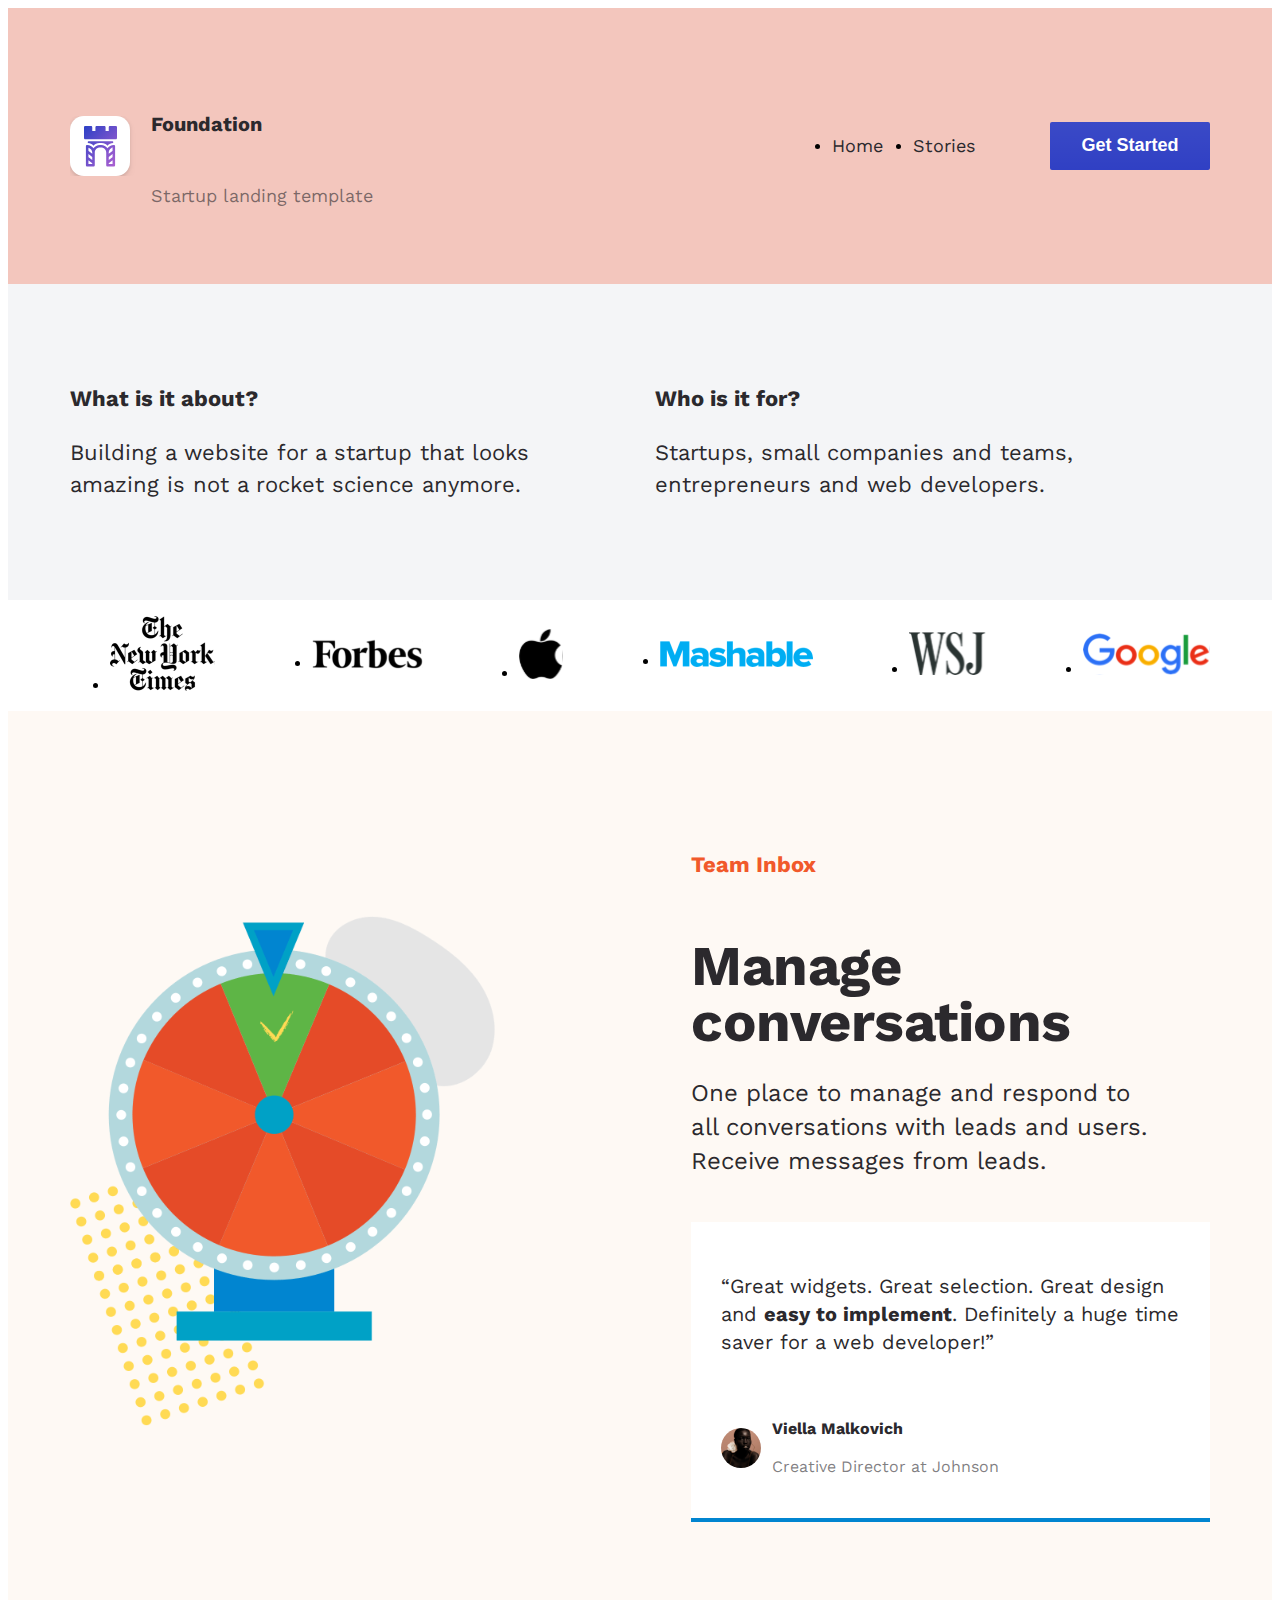
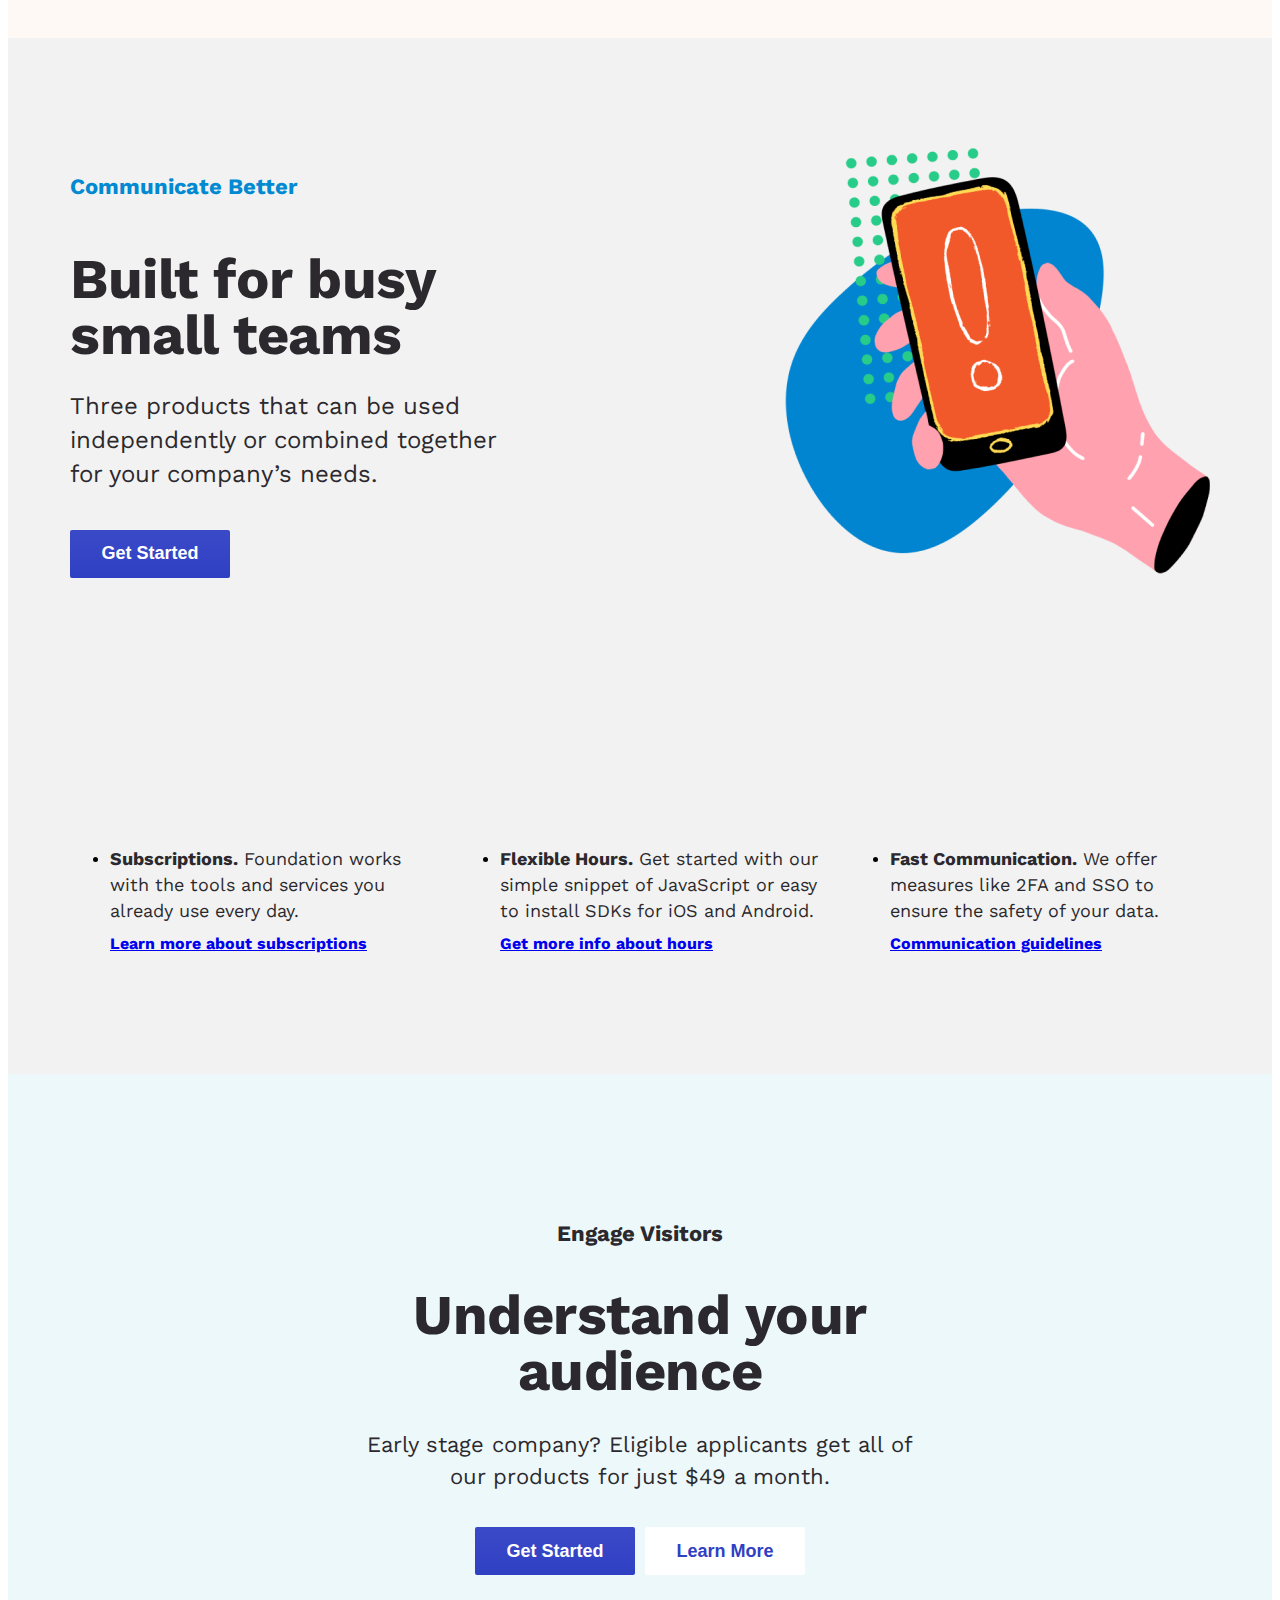
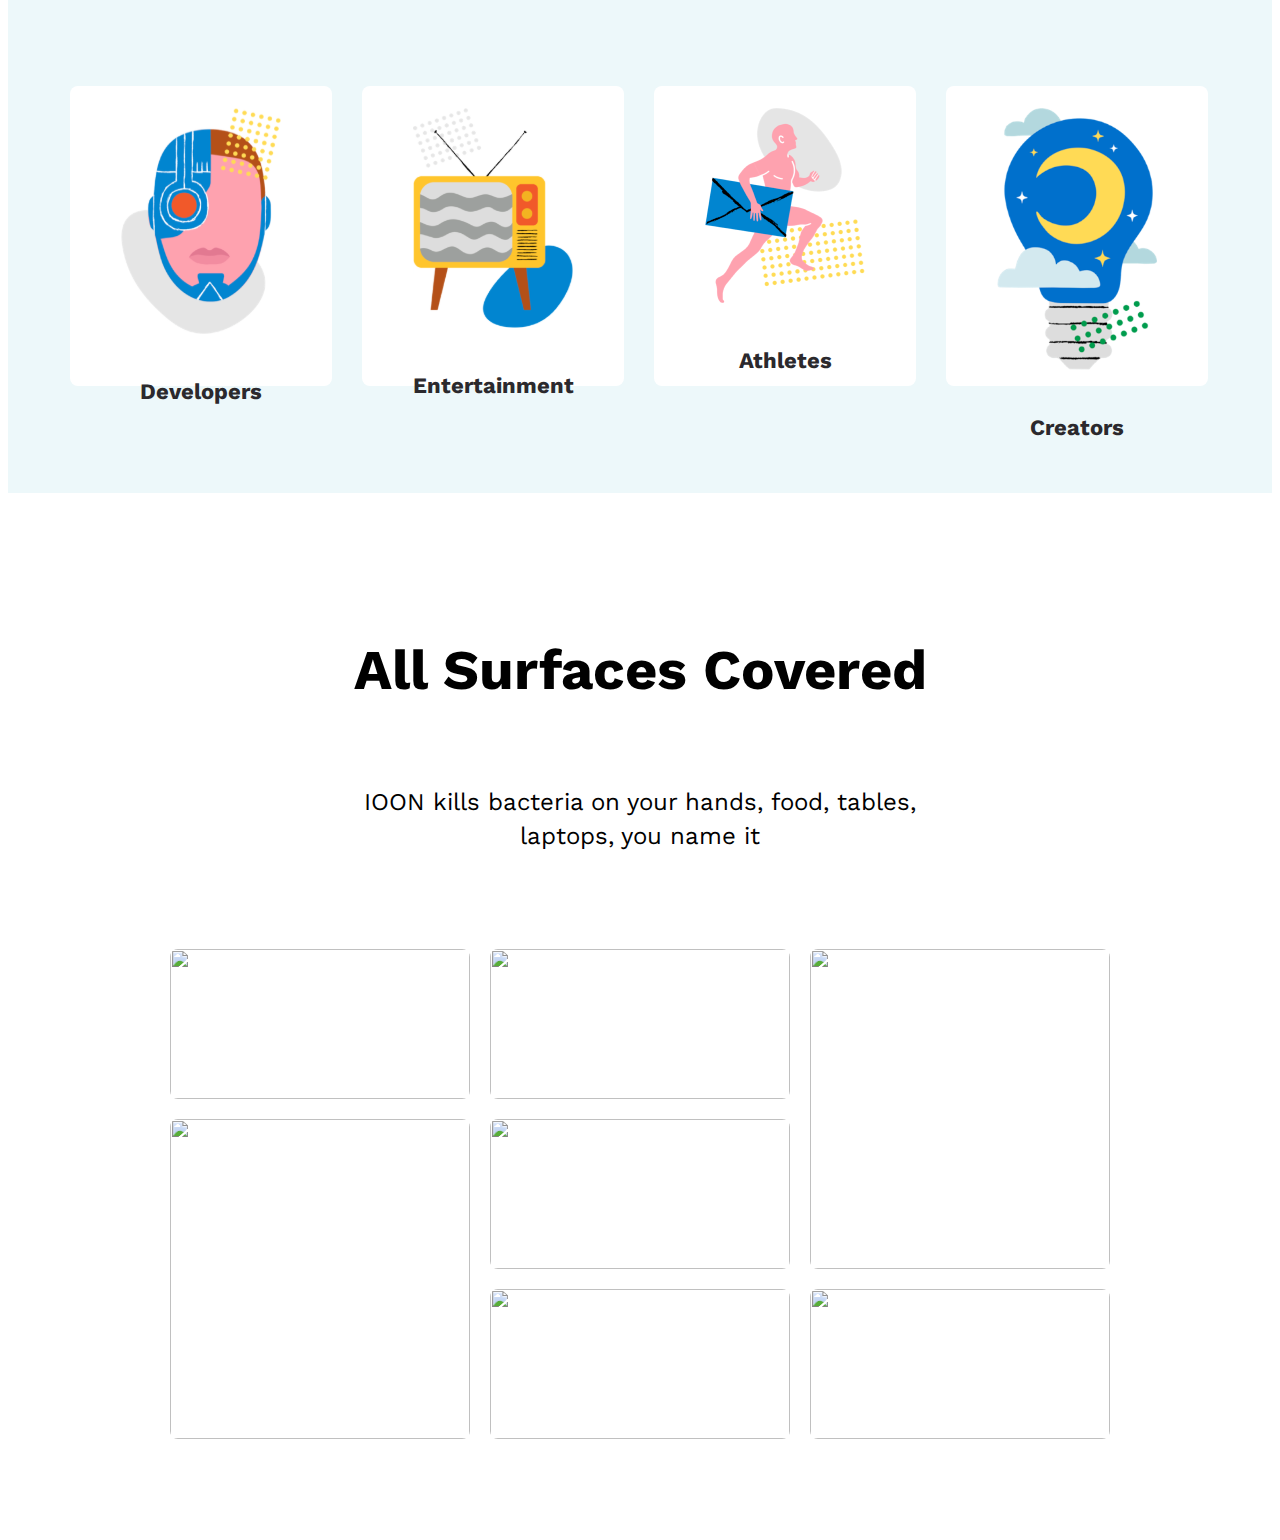
==== index.html @ 8af8aaf7 "Add files via upload" ====
<!DOCTYPE html>
<html lang="en">
<head>
    <meta charset="UTF-8">
    <meta http-equiv="X-UA-Compatible" content="IE=edge">
    <meta name="viewport" content="width=device-width, initial-scale=1.0">
    <link rel="preconnect" href="https://fonts.googleapis.com"> 
    <link rel="preconnect" href="https://fonts.gstatic.com" crossorigin> 
    <link href="https://fonts.googleapis.com/css2?family=Work+Sans:wght@300;400;700;900&display=swap" rel="stylesheet">
    <link rel="stylesheet" href="https://cdnjs.cloudflare.com/ajax/libs/meyer-reset/2.0/reset.min.css" integrity="sha512-NmLkDIU1C/C88wi324HBc+S2kLhi08PN5GDeUVVVC/BVt/9Izdsc9SVeVfA1UZbY3sHUlDSyRXhCzHfr6hmPPw==" crossorigin="anonymous" referrerpolicy="no-referrer" />
    <link rel="stylesheet" href="./style/style.css">
    <title>Document</title>
</head>
<body>
    <header class="header">
        <div class="container flex">
            <div class="logo flex">
                <img src="./png/header/Icon.svg" alt="logo">
                <div>
                    <h6 class="logo_title">
                        Foundation
                    </h6>
                    <p class="logo_text">
                        Startup landing template

                    </p>
                </div>
            </div>
            <nav class="header_nav flex">
                <ul class="header_ul flex">
                    <li class="header_li">
                        <a class="header_link header_link1" href="#">Home</a>
                    </li>
                    <li class="header_li">
                        <a class="header_link header_link2" href="#">Stories</a>
                    </li>
                </ul>
                <button class="button">
                    Get Started
                </button>
            </nav>
        </div> 
    </header>
    <section class="intro">
            <div class="flex container">
                <div class="intro-1">
                    <h3>What is it about?</h3>
                    <p>Building a website for a startup that looks amazing is not a rocket science anymore.</p>
                </div>
                <div class="intro-2">
                    <h3>Who is it for?</h3>
                    <p>Startups, small companies and teams, entrepreneurs and web developers.</p>
                </div>
            </div> 
    </section>
    <section class="container">
            <ul class="flex">
                <li><a href="#"><img src="./png/logotypes/the nyt.svg" alt="the nyt"></a></li>
                <li><a href="#"><img src="./png/logotypes/forbes.svg" alt="forbes"></a></li>
                <li><a href="#"><img src="./png/logotypes/apple.svg" alt="apple"></a></li>
                <li><a href="#"><img src="./png/logotypes/mashable.svg" alt="mashable"></a></li>
                <li><a href="#"><img src="./png/logotypes/wsj.svg" alt="wsj"></a></li>
                <li><a href="https://www.google.com"><img src="./png/logotypes/google.svg" alt="google"></a></li>
            </ul>
    </section>
    <section class="inbox">
        <div class="container flex">
            <div class="container-image">
                <img class="container-image_img" src="./png/inbox/ouch_roll.svg" alt="Ouch roll">
            </div>
            <div class="info">
                <p class="info_pretitle info_pretitle-orange">
                    Team Inbox 
                </p>
                <h3 class="info_title">
                    Manage conversations
                </h3>
                <p class="info_text">
                    One place to manage and respond to all conversations with leads and users. Receive messages from leads.
                </p>
                <div class="inbox_response">
                    <p class="inbox_text">
                        “Great widgets. Great selection. Great design and <span class="inbox_text-bold">easy to implement</span>. Definitely a huge time saver for a web developer!”
                    </p>
                    <div class="flex flex_start">
                        <img class="inbox_img" src="./png/inbox/Profile Image.svg" alt="person">
                        <div>
                            <p class="inbox_name">
                                Viella Malkovich
                            </p>
                            <p class="inbox_position">
                                Creative Director at Johnson
                            </p>
                        </div>
                    </div>
                </div>
            </div>
        </div>
    </section>
    <section class="communicate">
        <div>
        <div class="container communicate1">
            <div class="flex communicate-padding communicate-flex">
                <div class="communicate-text align">
                    <p class="info_pretitle-blue info_pretitle">
                        Communicate Better
                    </p>
                    <h2 class="info_title">
                        Built for busy small teams
                    </h2>
                    <p class="info_text info_text-margin">
                        Three products that can be used independently or combined together for your company’s needs.
                    </p>
                    <button class="button button-margin">
                        Get Started
                    </button>
                </div>
                <div class="communicate-img">
                    <img src="./png/communicate/ouch.png" alt="ouch">
                </div>
            </div>
            <div class="communicate_info-flex">
                <div class="communicate_info-container">
                    <ul class="communicate_info-flex">
                        <li class="communicate_info-list">
                            <p class="communicate_info-p"><span>Subscriptions.</span> Foundation works with the tools and services you already use every day.
                            </p>
                            <a class="communicate_info-a" href="#">Learn more about subscriptions</a>
                        </li>
                    </ul>
                </div>
                <div class="communicate_info-container">
                    <ul class="communicate_info-flex">
                        <li class="communicate_info-list">
                            <p class="communicate_info-p"><span>Flexible Hours.</span> Get started with our simple snippet of JavaScript or easy to install SDKs for iOS and Android.
                            </p>
                            <a class="communicate_info-a" href="#">Get more info about hours</a>
                        </li>
                    </ul>
                </div>
                <div class="communicate_info-container">
                    <ul class="communicate_info-flex">
                        <li class="communicate_info-list">
                            <p class="communicate_info-p"><span>Fast Communication.</span> We offer measures like 2FA and SSO to ensure the safety of your data.
                            </p>
                            <a class="communicate_info-a" href="#">Communication guidelines</a>
                        </li>
                    </ul>
                </div>
            </div>
            
        </div>
    
    </section>
    <section class="engage">
        <div class="container engage1">
            <div class="intro-3">
                <h5>
                    Engage Visitors
                </h5>
                <h3 class="engage_h3">
                    Understand your audience
                </h3>
                <p class="engage_p">
                    Early stage company? Eligible applicants get all of our products for just $49 a month.
                </p>
            </div>
            <div class="flex1 engage_b">
                <button class="button">
                    Get Started
                </button>
                <button class="button-white">
                    Learn More
                </button>
            </div>
            <div class="flex3">
                <div class="engage_img-1"><img class="engage_img" src="./png/engage/item 1.svg" alt="Developers"><a href="#"><p>Developers</p></a></div>
                <div class="engage_img-2"><img class="engage_img" src="./png/engage/item 2.svg" alt="Entertainment"><a href="#"><p>Entertainment</p></a></div>
                <div class="engage_img-3"><img class="engage_img" src="./png/engage/item 3.svg" alt="Athletes"><a href="#"><p>Athletes</p></a></div>
                <div class="engage_img-4"><img class="engage_img" src="./png/engage/item 4.svg" alt="Creators"><a href="#"><p>Creators</p></a></div>
            </div>
        </div>
    </section>
    <section class="grid1">
        <div class="grid_text container">
            <h3>
                All Surfaces Covered
            </h3>
            <p>
                IOON kills bacteria on your hands, food, tables, laptops, you name it
            </p>
        </div>
        <div class="grid container"> 
            <div class="grid_item grid_item-1"><img src="./png/grid/1.png" alt=""></div>
            <div class="grid_item grid_item-2"><img src="./png/grid/2.png" alt=""></div>
            <div class="grid_item grid_item-3"><img src="./png/grid/3.png" alt=""></div>
            <div class="grid_item grid_item-4"><img src="./png/grid/4.png" alt=""></div>
            <div class="grid_item grid_item-5"><img src="./png/grid/5.png" alt=""></div>
            <div class="grid_item grid_item-6"><img src="./png/grid/6.png" alt=""></div>
            <div class="grid_item grid_item-7"><img src="./png/grid/7.png" alt=""></div>
        </div>
    </section>
</body>
</html>
---- style/style.css ----
body{
    font-family: 'Work Sans', sans-serif;
}

.header{
    /* position: relative; */
    background-color: #F3C6BD;
    padding: 57px 0 58px;
}

.container{
    max-width: 1140px;
    margin: 0 auto;
}

.flex{
    display: flex;
    justify-content: space-between;
    align-items: center;
}

.flex1{
    display: flex;
    justify-content: center;
    align-items: center;
}

.flex_start{
    justify-content: start;
}

.flex1 .button{
    margin-right: 10px;
}

.logo img{
    margin-right: 15px;
}

.logo_title{
    font-weight: 700;
    font-size: 20px;
    line-height: 25px;
    color: #2B292D;
}

.logo_text{
    font-size: 18px;
    line-height: 25px;
    color: rgba(43, 41, 45, 0.6);
}

.header_link{
    font-size: 18px;
    line-height: 25px;
    color: #2B292D;
    text-decoration: none;
    position: relative;
}

.header_ul{
    margin-right: 75px;
}

.header_li:not(:last-of-type){
    margin-right: 30px;
}

.header_link:hover{ 
    font-weight: bold;
    /* text-decoration: underline; */
}

.button{
    width: 160px;
    height: 48px;
    border: none;
    background: linear-gradient(180deg, rgba(255, 255, 255, 0.05) 0%, rgba(255, 255, 255, 1e-05) 100%), #3040C4;
    border-radius: 2px;
    font-weight: bold;
    font-size: 18px;
    line-height: 13px;
    color: #FFFFFF;

}

.button:hover{
    cursor: pointer;
    transition: 500ms;
    background: linear-gradient(180deg, rgba(255, 255, 255, 0.05) 0%, rgba(255, 255, 255, 1e-05) 100%), #293ce4;
  
}

.header_link1:hover::before{
    content: '1';
    font-size: 25px;
    color: #3040C4;
    position: absolute;
    top: 20px;
    left: 20px;
}

.header_link2:hover::after{
    content: '2';
    font-size: 25px;
    color: #3040C4;
    position: absolute;
    top: 20px;
    left: 20px;
    /* width: 50px;
    height: 50px;
    border-radius: 50%; */
}

.intro{
    background-color: #F4F5F7;
    padding: 77px 0;
}

.intro-1, .intro-2, .intro-3{
    max-width: 555px;
}

.intro-3 , .grid_text p{
    max-width: 555px;
    margin: 0 auto;
}

.intro-1 h3, .intro-2 h3, .intro-3 h5{
    font-weight: 700;
    font-size: 22px;
    line-height: 32px;
    color: #2B292D;
}

.intro-3 h5, .intro-3 p{
    text-align: center;
}

.intro-1 p, .intro-2 p, .intro-3 p{
    font-size: 22px;
    line-height: 32px;
    color: #2B292D;
}

.intro-3 h3{
    font-size: 56px;
    line-height: 56px;
    text-align: center;
    letter-spacing: -0.5px;
    color: #2B292D;
    font-weight: bold;
}

.engage{
    background-color: #edf8fa;
}

.engage1{
    padding: 108px 0 107px;
}

.engage_h3{
    margin: 24px 0 30px;
}

.engage_b{
margin: 34px 0 111px;
}

.flex3{
display: flex;
flex-direction: row;
}

.flex3 p{
    font-size: 22px;
    line-height: 28px;
    text-align: center; 
    color: #2B292D;
    padding: 22px 25px 33px;
    font-weight: bold;
}

.flex3 img{
    padding: 22px 51px 0;
}

.flex3 a{
    text-decoration: none;
}

.flex3 div{   
    display: flex;
    flex-direction: column;
    text-align: center;
    background-color: #fff;
    max-width: 262px;
    max-height: 300px;
    width: 100%;
    height: 100%;
    border-radius: 8px;
}

.flex3 div:hover{
    background-color: #3141C5;
    transition: 500ms;
}

.flex3 p:hover{
    color: white;
    transition: 500ms;
}

.flex3 div:not(:last-child){
    margin-right: 30px;
}

.button{
    width: 160px;
    height: 48px;
    border: none;
    background: linear-gradient(180deg, rgba(255, 255, 255, 0.05) 0%, rgba(255, 255, 255, 1e-05) 100%), #3040C4;
    border-radius: 2px;
    font-weight: bold;
    font-size: 18px;
    line-height: 13px;
    color: #FFFFFF;

}

.button-white{
    width: 160px;
    height: 48px;
    border: none;
    background: #FFFFFF;
    border-radius: 2px;
    font-weight: bold;
    font-size: 18px;
    line-height: 13px;
    color: #3040C4;
}

.button:hover{
    cursor: pointer;
    transition: 500ms;
    background: linear-gradient(180deg, rgba(255, 255, 255, 0.05) 0%, rgba(255, 255, 255, 1e-05) 100%), #293ce4;
  
}  

.grid{
    display: grid;
    gap: 20px;
    grid-template-columns: repeat(3, 300px);
    grid-template-rows: repeat(3, 150px);
    justify-content: center;
    padding-bottom: 93px;
}

.grid_item:nth-child(3), .grid_item:nth-child(4){
    grid-row: span 2;
}

.grid_item img{
    width: 100%;
    height: 100%;
    object-fit: cover;
    border-radius: 8px;
}

.grid_text{ 
    text-align: center;
    padding: 88px 0 0;
}
.grid_text p{
    font-size: 24px;
    line-height: 34px;
}
.grid_text h3{
    font-weight: 700;
    font-size: 56px;
    line-height: 66px;
}

.grid_text p{
    padding: 26px 0 96px;
}

.inbox{
    background-color: rgba(252, 240, 227, 0.4);
    padding: 115px 0 116px;
    font-size: 24px;
}

.inbox_response{
    max-width: 519px;
    width: 100%;
    background-color: #fff;
    padding: 30px 30px 24px;
    box-sizing: border-box;
    border-bottom: 4px solid #0185D0;
}

.inbox_text{
    font-size: 20px;
    line-height: 28px;
    color: #2B292D;
    padding-bottom: 26px;
}

.inbox_text-bold{
    font-weight: 700;
}

.inbox_name{
    font-size: 16px;
    font-weight: 700;
    line-height: 22px;
    color: #2B292D;
}

.inbox_img{
    margin-right: 11px;
}

.inbox_position{
    font-size: 16px;
    line-height: 22px;
    color: rgba(43, 41, 45, 0.6);
}

.info_pretitle{
    font-size: 22px;
    line-height: 34px;
    font-weight: bold;
    margin-bottom: 26px;
}

.info_pretitle-orange{
   color: #F1592B; 
}

.info_pretitle-blue{
    color: rgba(1, 137, 209, 1);
    margin-bottom: 24px;
}

.info_title{
    font-size: 56px;
    line-height: 56px;
    letter-spacing: -0.5px;
    color: #2B292D;
    font-weight: bold;
    margin-bottom: 26px;
    max-width: 462px;
}

.info_title-margin{
    margin-bottom: 30px;

}
.info_text{
    max-width: 461px;
    font-size: 24px;
    line-height: 34px;
    color: #2B292D;
    margin-bottom: 44px;
}

.info_text-margin{
    margin-bottom: 39px;
}

.communicate{
    background-color: #F2F2F2;
}

.button-margin{
    margin-bottom: 129px;
}

.communicate1{
    padding: 110px 0 105px;
}

.communicate_info-flex{
    display: flex;
    justify-content: space-between;
}

.communicate-flex{
    align-items: start;
}

.communicate_info-container{
    max-width: 360px;
    margin-right: 30px;
}

.communicate_info-container:last-child{
    margin-right: 0;
}

.communicate_info-list span{
    font-weight: bold;
}

.communicate_info-p{
    font-size: 18px;
    line-height: 26px;
    color: #2B292D;
    margin-bottom: 10px;
}

.communicate_info-a{
    font-weight: bold;
}

.communicate_info-a:visited{
    color: 
    rgba(49, 66, 198, 1);
}

.communicate-padding{
    padding-bottom: 105px;
}
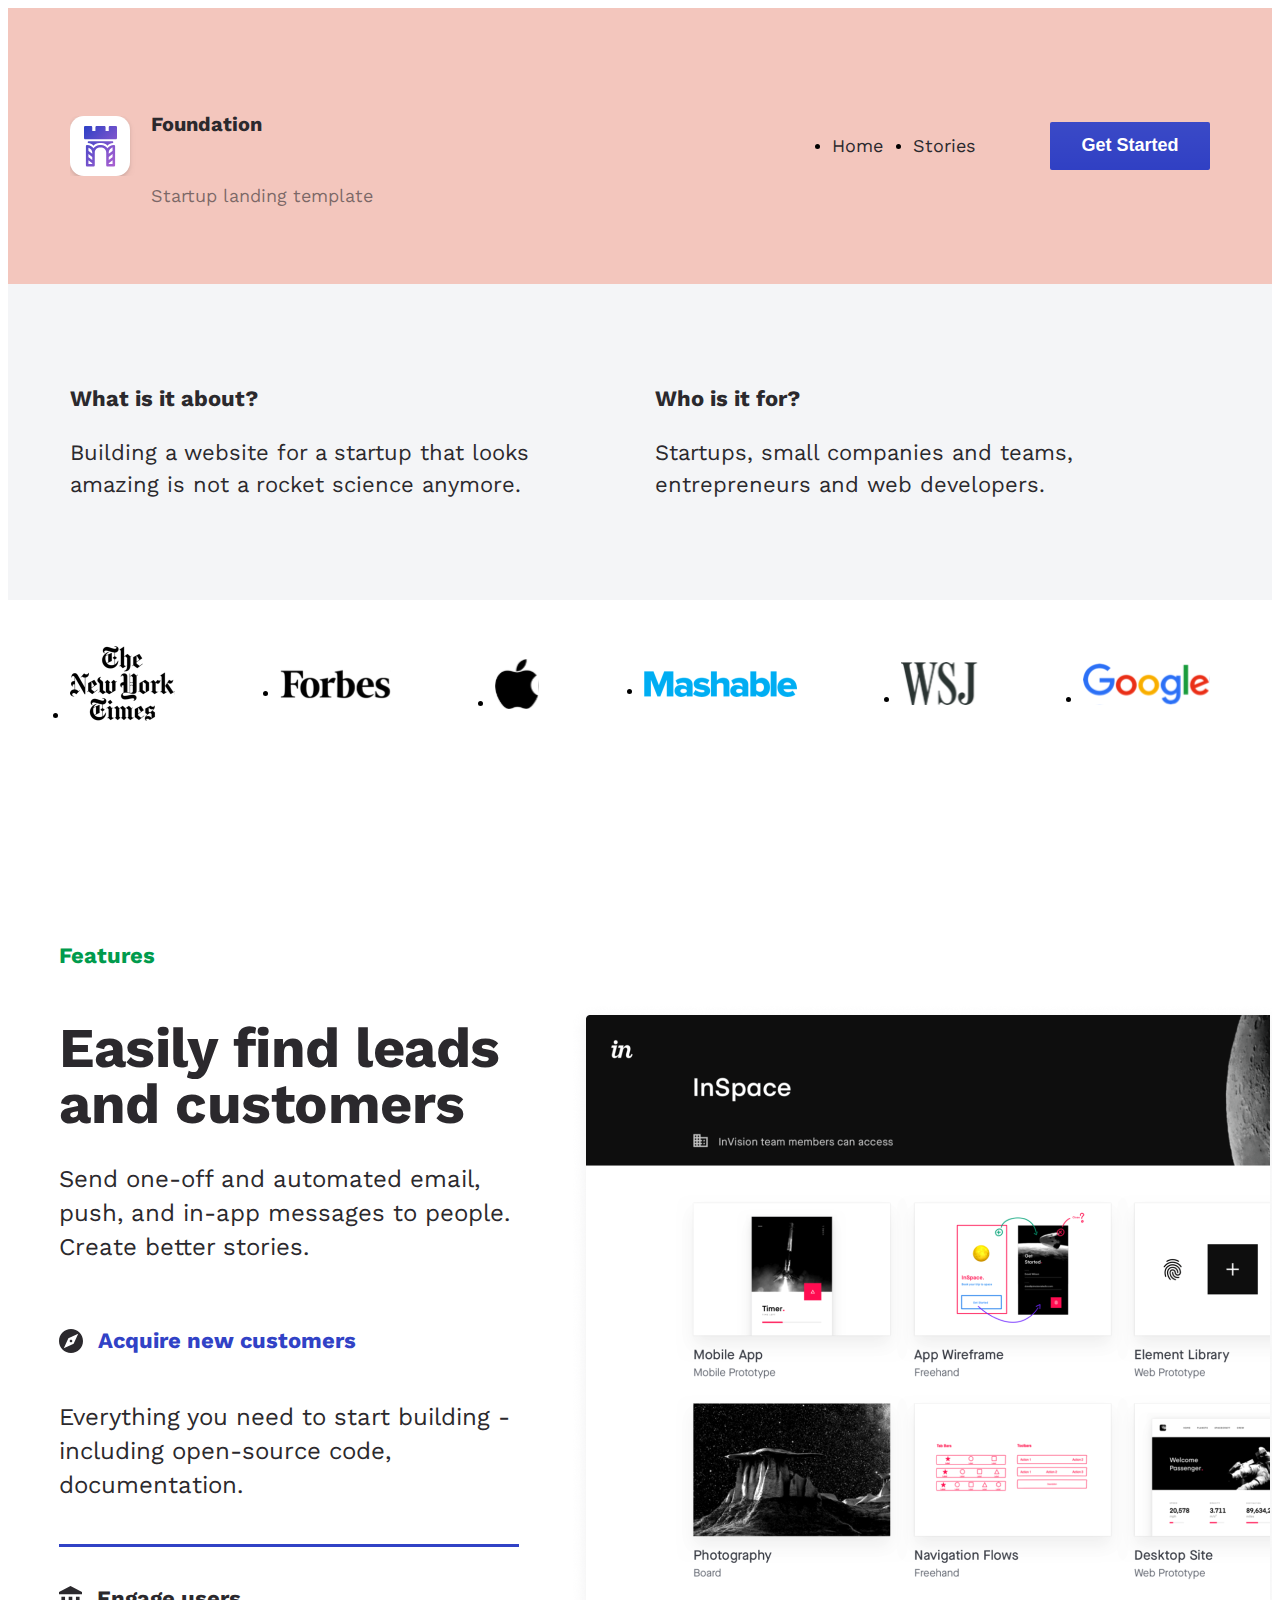
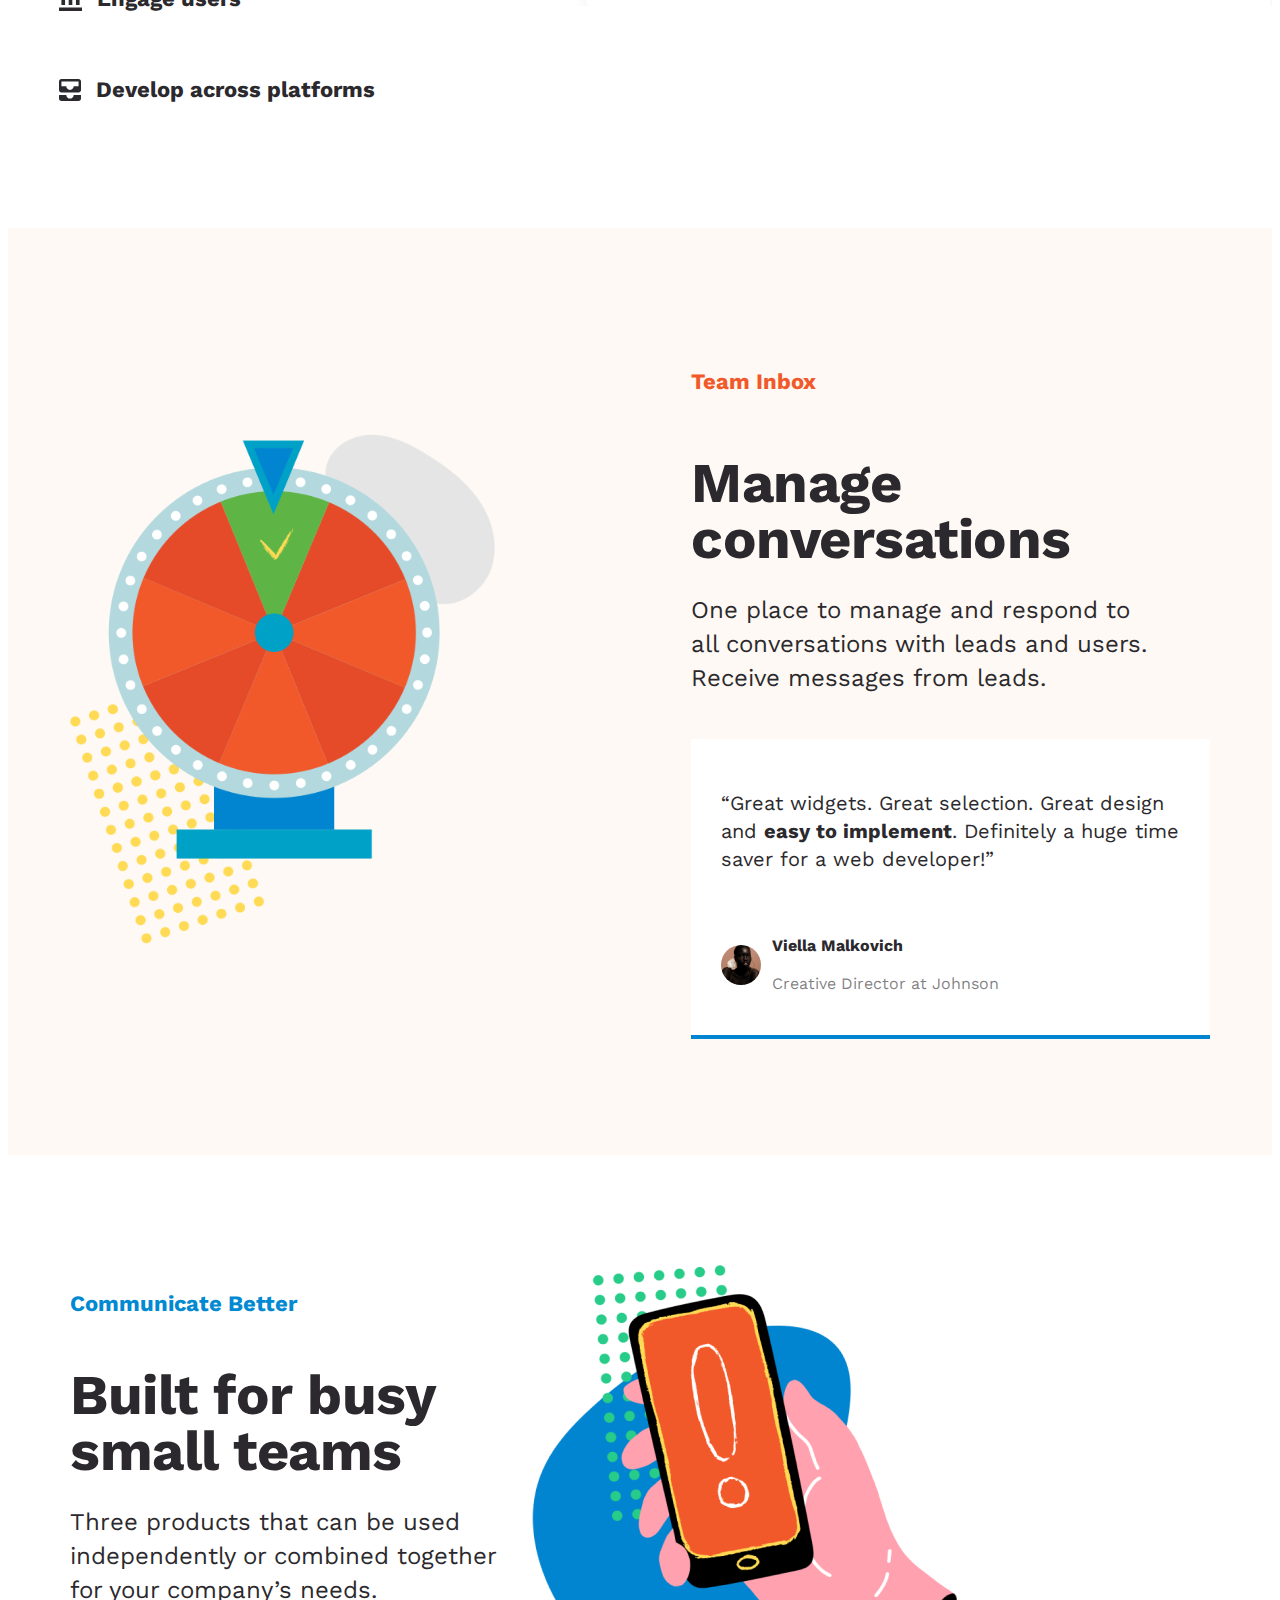
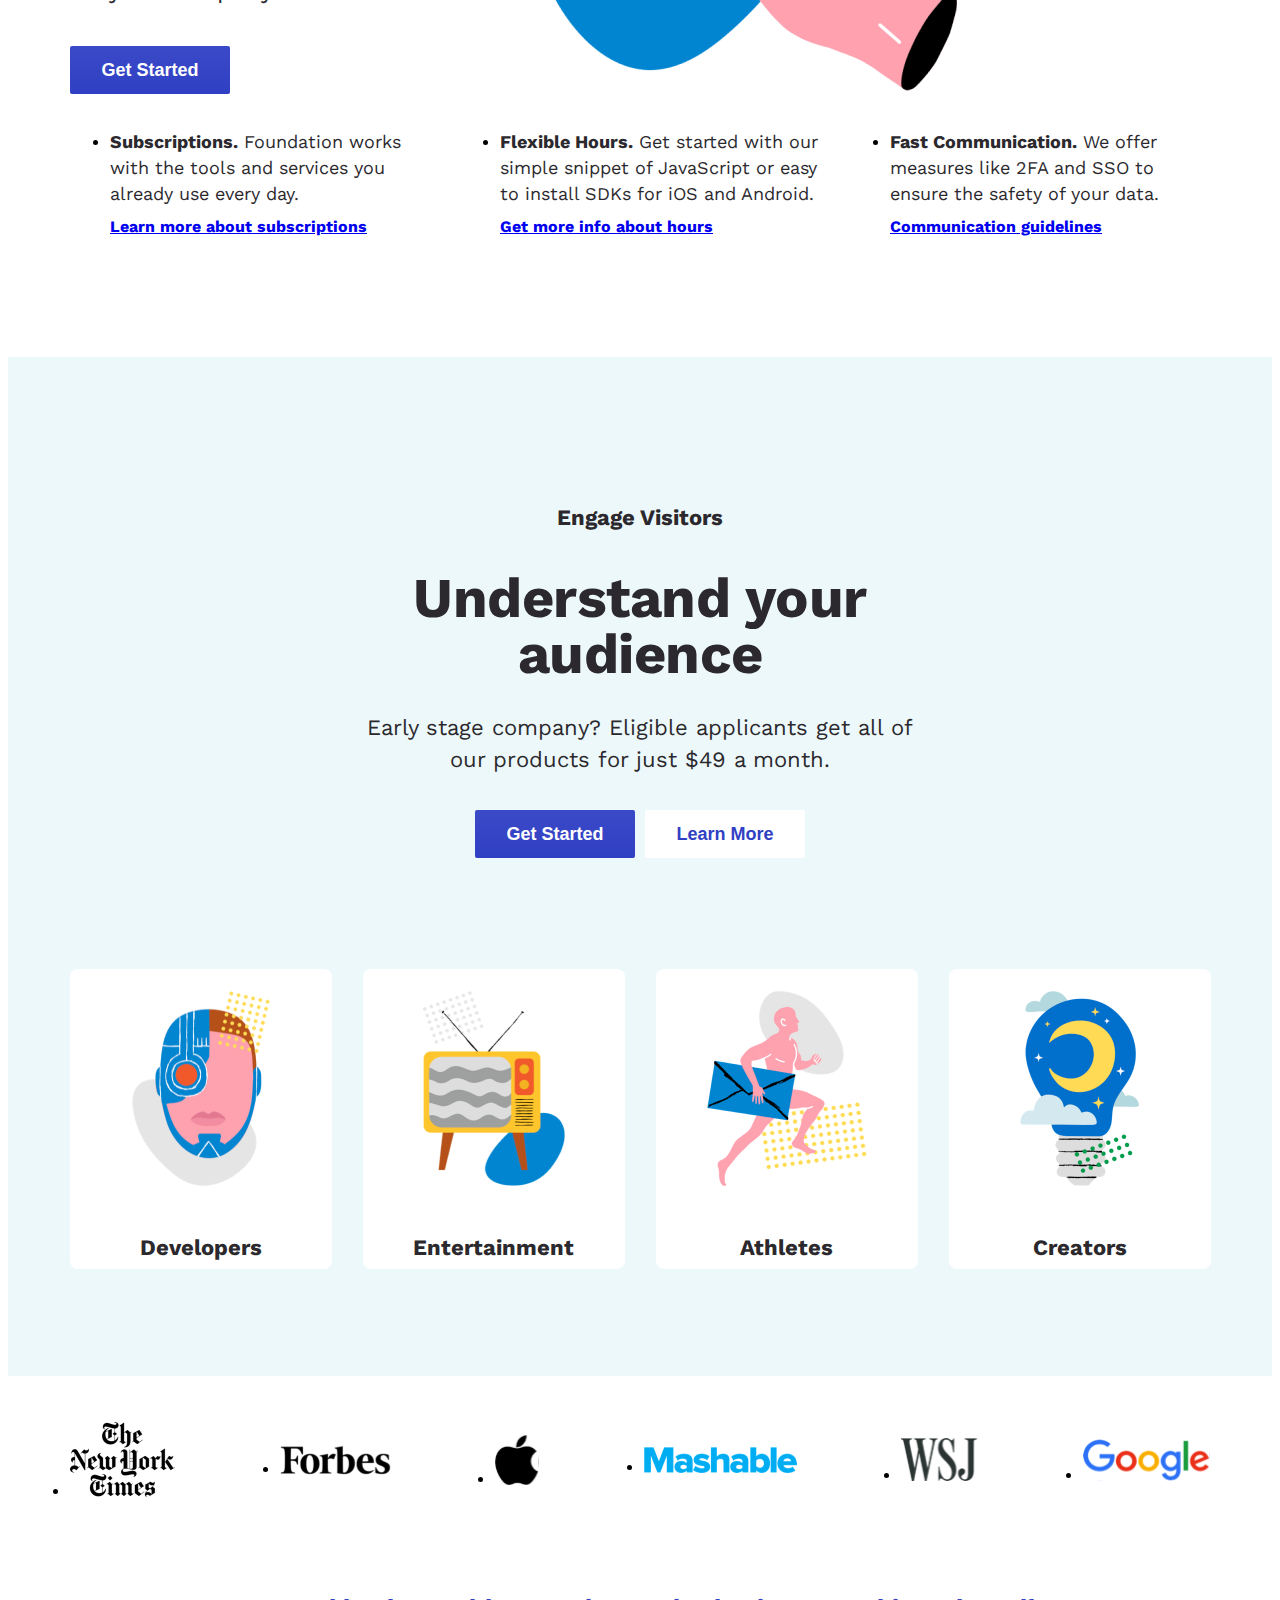
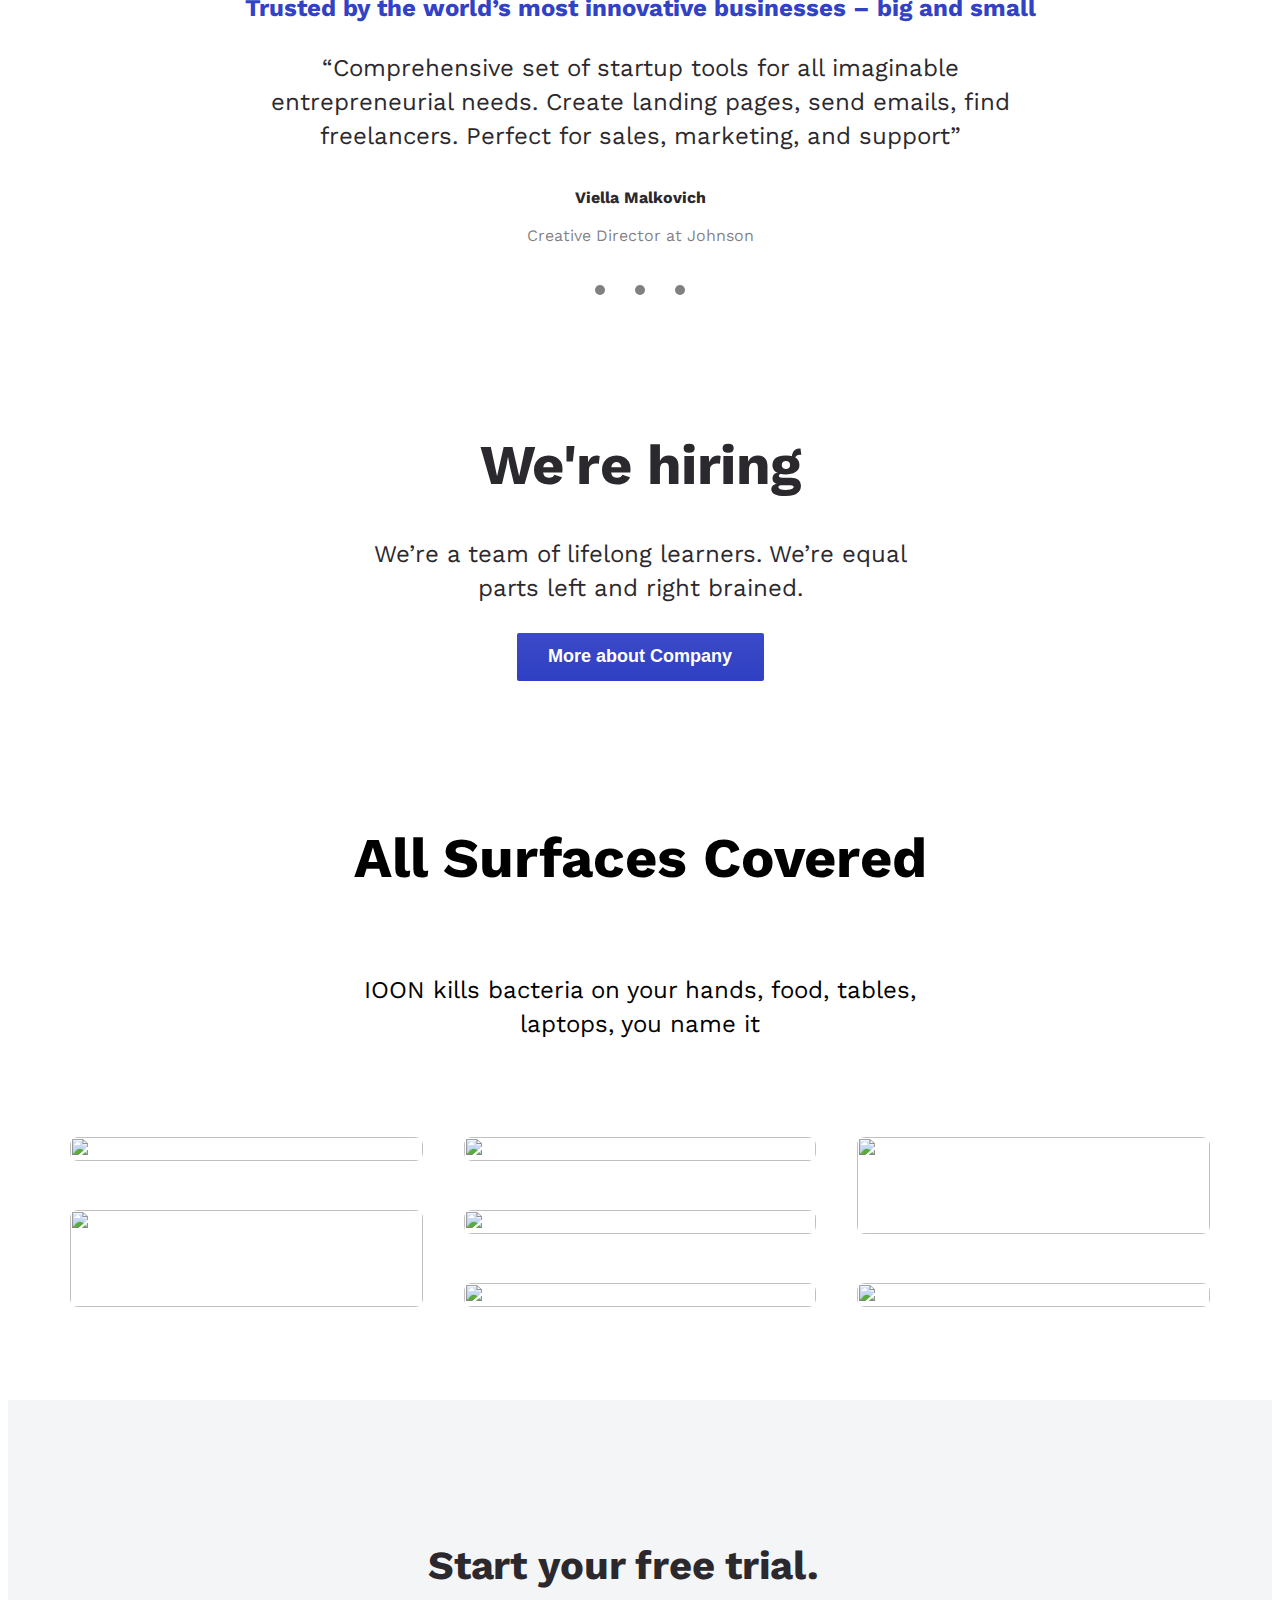
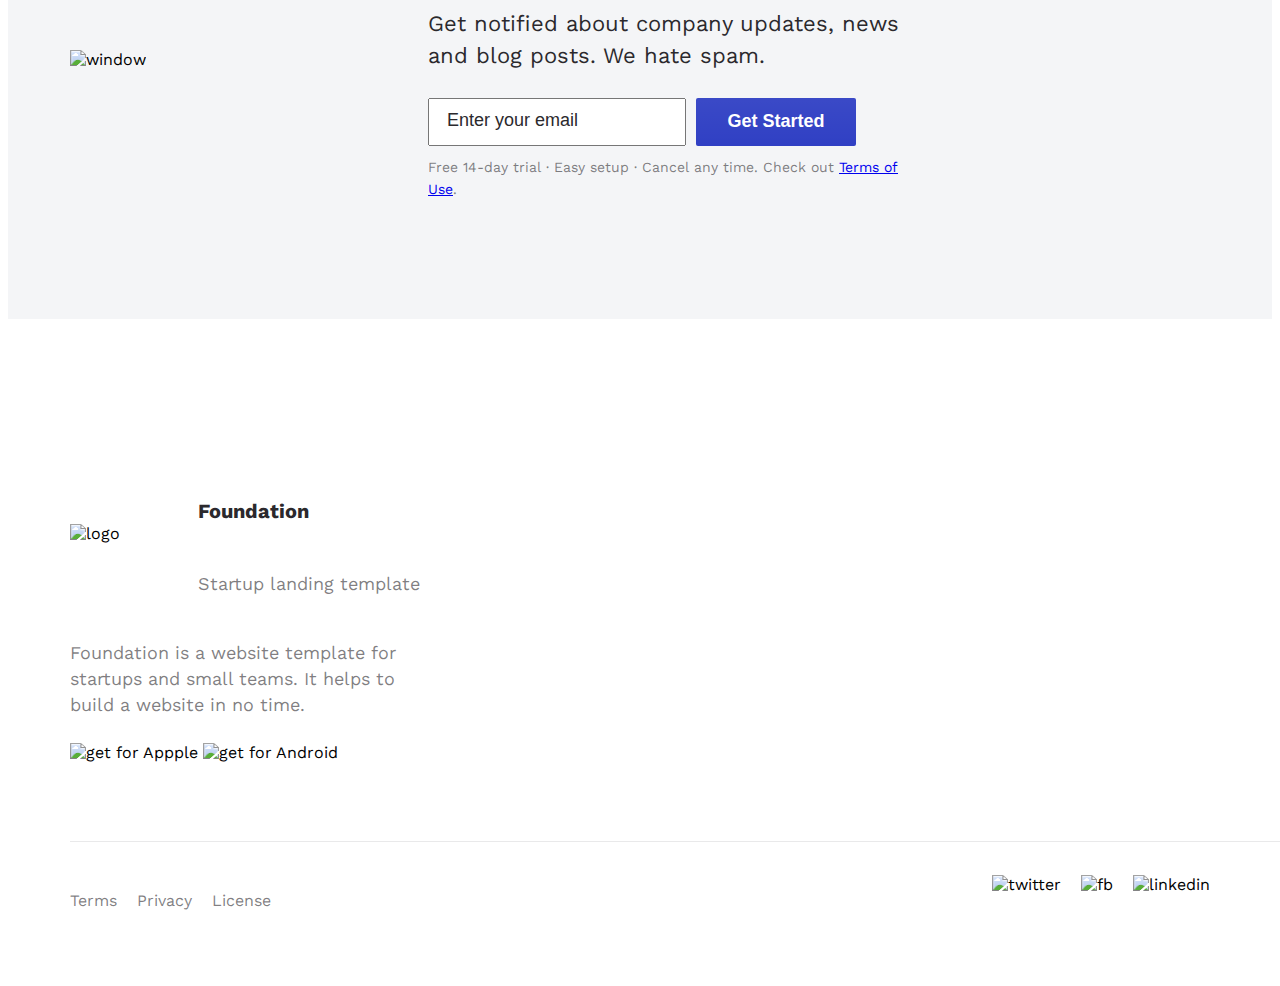
==== commit f9b2e2a9: "Add files via upload" ====
--- a/index.html
+++ b/index.html
@@ -54,17 +54,51 @@
             </div> 
     </section>
     <section class="container">
-            <ul class="flex">
-                <li><a href="#"><img src="./png/logotypes/the nyt.svg" alt="the nyt"></a></li>
-                <li><a href="#"><img src="./png/logotypes/forbes.svg" alt="forbes"></a></li>
-                <li><a href="#"><img src="./png/logotypes/apple.svg" alt="apple"></a></li>
-                <li><a href="#"><img src="./png/logotypes/mashable.svg" alt="mashable"></a></li>
-                <li><a href="#"><img src="./png/logotypes/wsj.svg" alt="wsj"></a></li>
-                <li><a href="https://www.google.com"><img src="./png/logotypes/google.svg" alt="google"></a></li>
+            <ul class="logo_grid flex">
+                <li class="logo_grid-item"><a href="#"><img src="./png/logotypes/the nyt.svg" alt="the nyt"></a></li>
+                <li class="logo_grid-item"><a href="#"><img src="./png/logotypes/forbes.svg" alt="forbes"></a></li>
+                <li class="logo_grid-item"><a href="#"><img src="./png/logotypes/apple.svg" alt="apple"></a></li>
+                <li class="logo_grid-item"><a href="#"><img src="./png/logotypes/mashable.svg" alt="mashable"></a></li>
+                <li class="logo_grid-item"><a href="#"><img src="./png/logotypes/wsj.svg" alt="wsj"></a></li>
+                <li class="logo_grid-item"><a href="https://www.google.com"><img src="./png/logotypes/google.svg" alt="google"></a></li>
             </ul>
     </section>
+    <section class="preview flex">
+        <div class="container preview_text">
+            <h6 class="preview_header_small">Features</h6>
+            <h2 class="preview_caption">Easily find leads and customers</h2>
+            <p class="p">
+                Send one-off and automated email, push, and in-app messages to people. Create better stories.
+            </p>
+            <div class="preview-flex_small preview-compass">
+                <img src="./png/logotypes/compass.svg" alt="Compass">
+                <h3 class="preview-heading_small">
+                    Acquire new customers
+                </h3> 
+            </div>
+            <p class="preview-text_small">
+                Everything you need to start building - including open-source code, documentation.
+            </p>
+            <div class="preview-br"></div>
+            <div class="preview-flex_small preview-house">
+                <img src="./png/logotypes/house.svg" alt="House">
+                <h3 class="preview-h3_small">
+                    Engage users
+                </h3>
+            </div>
+            <div class="preview-flex_small preview-shelf">
+                <img src="./png/logotypes/shelf.svg" alt="Shelf">
+                <h3 class="preview-h3_small">
+                    Develop across platforms
+                </h3>
+            </div>
+        </div>
+        <div>
+            <img src="./png/preview/Invision Screen.png" alt="Invision Screen">
+        </div>
+    </section>
     <section class="inbox">
-        <div class="container flex">
+        <div class="container flex flex_inbox-column">
             <div class="container-image">
                 <img class="container-image_img" src="./png/inbox/ouch_roll.svg" alt="Ouch roll">
             </div>
@@ -98,9 +132,8 @@
         </div>
     </section>
     <section class="communicate">
-        <div>
         <div class="container communicate1">
-            <div class="flex communicate-padding communicate-flex">
+            <div class="communicate-flex">
                 <div class="communicate-text align">
                     <p class="info_pretitle-blue info_pretitle">
                         Communicate Better
@@ -111,7 +144,7 @@
                     <p class="info_text info_text-margin">
                         Three products that can be used independently or combined together for your company’s needs.
                     </p>
-                    <button class="button button-margin">
+                    <button class="button">
                         Get Started
                     </button>
                 </div>
@@ -148,9 +181,6 @@
                     </ul>
                 </div>
             </div>
-            
-        </div>
-    
     </section>
     <section class="engage">
         <div class="container engage1">
@@ -165,7 +195,7 @@
                     Early stage company? Eligible applicants get all of our products for just $49 a month.
                 </p>
             </div>
-            <div class="flex1 engage_b">
+            <div class="button-flex engage_b">
                 <button class="button">
                     Get Started
                 </button>
@@ -173,7 +203,7 @@
                     Learn More
                 </button>
             </div>
-            <div class="flex3">
+            <div class="grid3">
                 <div class="engage_img-1"><img class="engage_img" src="./png/engage/item 1.svg" alt="Developers"><a href="#"><p>Developers</p></a></div>
                 <div class="engage_img-2"><img class="engage_img" src="./png/engage/item 2.svg" alt="Entertainment"><a href="#"><p>Entertainment</p></a></div>
                 <div class="engage_img-3"><img class="engage_img" src="./png/engage/item 3.svg" alt="Athletes"><a href="#"><p>Athletes</p></a></div>
@@ -181,6 +211,56 @@
             </div>
         </div>
     </section>
+    <section class="container">
+        <ul class="flex logo_grid">
+            <li><a href="#"><img src="./png/logotypes/the nyt.svg" alt="the nyt"></a></li>
+            <li><a href="#"><img src="./png/logotypes/forbes.svg" alt="forbes"></a></li>
+            <li><a href="#"><img src="./png/logotypes/apple.svg" alt="apple"></a></li>
+            <li><a href="#"><img src="./png/logotypes/mashable.svg" alt="mashable"></a></li>
+            <li><a href="#"><img src="./png/logotypes/wsj.svg" alt="wsj"></a></li>
+            <li><a href="https://www.google.com"><img src="./png/logotypes/google.svg" alt="google"></a></li>
+        </ul>
+    </section>
+    <section class="trust">
+        <div class="container">
+            <div class="trust_text">
+               <h5 class="trust_pretitle trust_pretitle-blue">
+                Trusted by the world’s most innovative businesses – big and small
+                </h5> 
+                <p class="trust_p">
+                    “Comprehensive set of startup tools for all imaginable entrepreneurial needs. Create landing pages, send emails, find freelancers. Perfect for sales, marketing, and support”
+                </p> 
+                <div>
+                    <p class="inbox_name">
+                        Viella Malkovich
+                    </p>
+                    <p class="inbox_position">
+                        Creative Director at Johnson
+                    </p>
+                </div>
+                <div class="trust_rounds">
+                    <div class="trust_rounds-item"></div>
+                    <div class="trust_rounds-item"></div>
+                    <div class="trust_rounds-item"></div>
+                </div>
+            </div>
+           <!-- <div class="trust-img">
+            <img src="./png/trust/ouch.png" alt="green balloon">
+           </div> -->
+        </div>
+    </section>
+        <div class="hiring">
+            <div class="hiring_texts">
+                <h4 class="hiring_title">We're hiring</h4>
+                <p class="hiring_text">We’re a team of lifelong learners. We’re equal parts left and right brained.</p>
+                <button class="hiring-button">
+                    More about Company
+                </button>
+            </div>
+            <form>
+                <!-- не вмію робити(( -->
+            </form>
+        </div>
     <section class="grid1">
         <div class="grid_text container">
             <h3>
@@ -200,5 +280,64 @@
             <div class="grid_item grid_item-7"><img src="./png/grid/7.png" alt=""></div>
         </div>
     </section>
+    <section class="trial">
+        <div class="container trial-flex">
+            <div class="trial-img">
+                <img src="./png/trial/ouch.png" alt="window">
+            </div>
+            <div class="trial_texts">
+                <h3 class="trial_title">Start your free trial.</h3>
+                <p class="trial_text">Get notified about company updates, news and blog posts. We hate spam.</p>
+                <form>
+                    <input type="email" placeholder="Enter your email">
+                    <button class="button">
+                    Get Started
+                    </button>  
+                </form>
+                <p class="trial_tou">
+                    Free 14-day trial · Easy setup · Cancel any time. Check out <a href="#">Terms of Use</a>.
+                </p>
+            </div>
+        </div>
+    </section>
+    <footer class="foundation_footer container">
+        <div class="foundation_footer-padding">
+            <div class="flexe">
+                <div class="logo flex">
+                    <img src="./png/footer/Icon.svg" alt="logo">
+                    <div>
+                        <h6 class="logo_title">
+                            Foundation
+                        </h6>
+                        <p class="logo_text">
+                            Startup landing template
+                        </p>
+                    </div>
+                </div>
+                <p class="footer_p-margin">
+                    Foundation is a website template for startups and small teams. It helps to build a website in no time.
+                </p>
+                <div class="foundation_footer-logosget">
+                    <img src="./png/footer/AppStore.svg" alt="get for Appple">
+                    <img src="./png/footer/Google Play.svg" alt="get for Android">
+                </div>            
+            </div>
+        </div>
+
+        <div class="foundation_break"></div>
+
+        <div class="foundation_footer-contacts">
+            <div class="foundation_footer-tpl">
+                <p>Terms</p>
+                <p>Privacy</p>
+                <p>License</p>
+            </div>
+            <div class="foundation_footer-logos">
+                <div class=""><img src="./png/footer/icon-twitter.svg" alt="twitter"></div>
+                <div class=""><img src="./png/footer/icon-fb.svg" alt="fb"></div>
+                <div class=""><img src="./png/footer/LinkedIn.svg" alt="linkedin"></div>
+            </div>
+        </div>
+    </footer>
 </body>
 </html>--- a/style/style.css
+++ b/style/style.css
@@ -19,7 +19,11 @@
     align-items: center;
 }
 
-.flex1{
+.logo_grid{
+    padding: 30px 0;
+}
+
+.button-flex{
     display: flex;
     justify-content: center;
     align-items: center;
@@ -29,7 +33,7 @@
     justify-content: start;
 }
 
-.flex1 .button{
+.button-flex .button{
     margin-right: 10px;
 }
 
@@ -168,12 +172,15 @@
 margin: 34px 0 111px;
 }
 
-.flex3{
-display: flex;
-flex-direction: row;
-}
-
-.flex3 p{
+.grid3{
+    display: grid;
+    gap: 31px;
+    grid-template-columns: repeat(4, 262px);
+    grid-template-rows: repeat(1, 300px);
+    justify-content: center;
+}
+
+.grid3 p{
     font-size: 22px;
     line-height: 28px;
     text-align: center; 
@@ -182,17 +189,15 @@
     font-weight: bold;
 }
 
-.flex3 img{
+.grid3 img{
     padding: 22px 51px 0;
 }
 
-.flex3 a{
+.grid3 a{
     text-decoration: none;
 }
 
-.flex3 div{   
-    display: flex;
-    flex-direction: column;
+.grid3 div{   
     text-align: center;
     background-color: #fff;
     max-width: 262px;
@@ -202,31 +207,18 @@
     border-radius: 8px;
 }
 
-.flex3 div:hover{
+.grid3 div:hover{
     background-color: #3141C5;
     transition: 500ms;
 }
 
-.flex3 p:hover{
+.grid3 p:hover{
     color: white;
     transition: 500ms;
 }
 
-.flex3 div:not(:last-child){
+.grid3 div:not(:last-child){
     margin-right: 30px;
-}
-
-.button{
-    width: 160px;
-    height: 48px;
-    border: none;
-    background: linear-gradient(180deg, rgba(255, 255, 255, 0.05) 0%, rgba(255, 255, 255, 1e-05) 100%), #3040C4;
-    border-radius: 2px;
-    font-weight: bold;
-    font-size: 18px;
-    line-height: 13px;
-    color: #FFFFFF;
-
 }
 
 .button-white{
@@ -250,9 +242,9 @@
 
 .grid{
     display: grid;
-    gap: 20px;
-    grid-template-columns: repeat(3, 300px);
-    grid-template-rows: repeat(3, 150px);
+    gap: 49px 41px;
+    grid-template-columns: repeat(3, 1fr);
+    grid-template-rows: repeat(3, 1fr);
     justify-content: center;
     padding-bottom: 93px;
 }
@@ -289,7 +281,6 @@
 .inbox{
     background-color: rgba(252, 240, 227, 0.4);
     padding: 115px 0 116px;
-    font-size: 24px;
 }
 
 .inbox_response{
@@ -371,13 +362,9 @@
     margin-bottom: 39px;
 }
 
-.communicate{
-    background-color: #F2F2F2;
-}
-
-.button-margin{
+/* .button-margin{
     margin-bottom: 129px;
-}
+} */
 
 .communicate1{
     padding: 110px 0 105px;
@@ -389,16 +376,12 @@
 }
 
 .communicate-flex{
+        display: flex;
     align-items: start;
 }
 
 .communicate_info-container{
     max-width: 360px;
-    margin-right: 30px;
-}
-
-.communicate_info-container:last-child{
-    margin-right: 0;
 }
 
 .communicate_info-list span{
@@ -423,4 +406,625 @@
 
 .communicate-padding{
     padding-bottom: 105px;
-}+}
+
+.trust_text{
+    text-align: center;
+    margin: 0 auto;
+}
+
+.trust_pretitle{
+    font-size: 24px;
+    line-height: 30px;
+    font-weight: bold;
+    margin: 62px 0 28px;
+}
+
+.trust_pretitle-blue{
+    color: rgba(49, 66, 198, 1);
+}
+
+.trust_p{
+    max-width: 750px;
+    font-size: 24px;
+    line-height: 34px;
+    color: #2B292D;
+    margin: 0 auto;   
+    margin-bottom: 34px;
+}
+
+
+.trust_rounds{
+    margin: 38px 0 67px;
+    display: flex;
+    flex-direction: row;
+    justify-content: center;
+}
+
+.trust_rounds-item{
+    width: 10px;
+    height: 10px;
+    background-color: grey;
+    border-radius: 100%;
+}
+
+.trust_rounds-item:hover{
+    background-color: rgba(49, 66, 197, 1);
+    transition: 500ms;
+}
+
+.trust_rounds-item:not(:last-of-type){
+    margin-right: 30px;
+}
+
+.hiring-button{
+    width: 247px;
+    height: 48px;
+    border: none;
+    background: linear-gradient(180deg, rgba(255, 255, 255, 0.05) 0%, rgba(255, 255, 255, 1e-05) 100%), #3040C4;
+    border-radius: 2px;
+    font-weight: bold;
+    font-size: 18px;
+    line-height: 13px;
+    color: #FFFFFF;
+    
+}
+
+.hiring_texts{
+    display: flex;
+    align-items: center;
+    flex-direction: column;
+}
+
+.hiring_title{
+    font-size: 56px;
+    line-height: 56px;
+    letter-spacing: -0.5px;
+    color: #2B292D;
+    font-weight: bold;
+    margin-bottom: 20px;
+    max-width: 555px;
+}
+
+.hiring_text{
+    font-size: 24px;
+    line-height: 34px;
+    text-align: center;
+    color: #2B292D;
+    max-width: 555px;
+    margin-bottom: 28px;
+}
+
+.trial{
+    background: rgba(244, 245, 247, 1);
+}
+
+.trial-flex{
+    display: flex;
+    flex-direction: row;
+    align-items: center;
+    justify-content: space-around;
+    padding: 106px 0 105px;
+}
+
+.trial_tou{
+    color: rgba(43, 41, 45, 0.6);
+}
+
+.trial_texts{
+    max-width: 500px;
+    margin: 0 auto;
+}
+
+.trial_texts form{
+    display: flex;
+    flex-direction: row;
+}
+
+.trial_texts input{
+    width: 250px;   
+    margin-right: 10px;
+}
+
+.trial_texts input::placeholder{
+    font-size: 18px;
+    line-height: 13px;
+    color: #2B292D;
+    padding: 18px 224px 18px 15px;
+
+}
+
+.trial_title{
+    font-size: 40px;
+    line-height: 40px;
+    letter-spacing: -0.25px;
+    color: #2B292D;
+    font-weight: bold;
+    margin-bottom: 12px;
+}
+
+.trial_text{
+    font-size: 22px;
+    line-height: 32px;
+    color: #2B292D;
+    margin-bottom: 26px;
+}
+
+.trial_tou{
+    font-size: 14px;
+    line-height: 22px;    
+    margin-top: 10px;
+}
+
+.foundation_footer-padding{
+    padding: 134px 0 59px;
+}
+
+.foundation_footer-contacts{
+    display: flex;
+    flex-direction: row;
+    justify-content: space-between;
+    padding: 13px 0 52px;
+}
+
+.foundation_footer-tpl{
+    display: flex;
+    flex-direction: row; 
+    color: rgba(43, 41, 45, 0.6);
+}
+
+.foundation_footer-tpl p:not(:last-of-type){
+    margin-right: 20px;
+}
+
+.foundation_footer-logos{
+    display: flex;
+    flex-direction: row; 
+}
+
+.foundation_footer-logosget-apple:not(:last-child){
+    margin-right: 10px;
+}
+
+.foundation_footer-logos div:not(:last-of-type){
+    margin-right: 20px;
+}
+
+.foundation_break{
+    width: 1400px;
+    height: 1px;
+    margin: 20px 0;
+    background: #2B292D;
+    opacity: 0.1;
+}
+
+.flexe{
+    align-items: center;
+    flex-direction: column;
+    max-width: 350px;
+    justify-content: flex-start;
+}
+
+.footer_p-margin{
+    margin: 26px 0 25px;
+    color: rgba(43, 41, 45, 0.6);
+    line-height: 26px;
+    font-size: 18px;
+}
+
+.preview_pretitle{
+    font-size: 22px;
+    line-height: 34px;
+    font-weight: bold;
+    color: #009B4D;
+}
+
+
+
+
+
+
+
+
+.preview-flex_small{
+    display: flex;
+    align-items: center;
+}
+
+.preview-compass{
+    margin-bottom: 8px;
+}
+
+.preview-house{
+    margin-bottom: 21px;
+}
+
+.preview {
+    padding: 117px 0 103px;
+}
+
+.preview_header_small{
+    font-size: 22px;
+    line-height: 34px;
+    color: #009B4D;
+    font-weight: bold;
+    margin-bottom: 24px;
+}
+
+.preview_caption{
+    font-size: 56px;
+    line-height: 56px;
+    letter-spacing: -0.5px;
+    color: #2B292D;
+    font-weight: bold;
+    margin-bottom: 30px;
+}
+
+.preview_text p{
+    font-size: 24px;
+    line-height: 34px;
+    color: #2B292D;
+    margin-bottom: 42px;
+}
+
+.preview_text{
+    max-width: 460px;
+    position: relative;
+}
+
+.preview-heading_small{
+    font-size: 22px;
+    line-height: 26px;
+    color: #3142C6;
+    font-weight: bold;
+    margin-left: 15px;
+}
+
+.preview-h3_small{
+    font-weight: bold;
+    margin-left: 15px;
+    font-size: 22px;
+    line-height: 26px;
+    color: #2B292D;
+}
+
+.preview-br{
+    height: 3px; background-color: #3142C6;
+    margin-bottom: 17px;
+}
+
+.preview-text_small{
+    font-size: 18px;
+    line-height: 26px;
+    color: #2B292D;
+    margin-bottom: 17px;
+}
+
+
+
+
+
+
+@media screen and (max-width: 1200px){
+    .container{
+        max-width: 1040px;
+    }
+
+    .header_ul{
+        margin-right: 50px;
+
+    }
+
+    .grid{
+        gap: 30px 30px;
+    }
+}
+
+@media screen and (max-width: 1090px){
+    .container{
+       max-width: 750px; 
+    }
+    
+    .logo_text{
+        display: none;
+    }
+
+    .logo_grid{
+        display: grid;
+        grid-template-columns: repeat(3, 1fr);
+        grid-template-rows: repeat(2, 1fr);
+        padding: 25px 0;
+    }
+
+    .logo_grid-item{
+        align-self: center;
+        justify-self: center;
+
+    }
+
+    .header_nav{
+        display: none;
+    }
+
+    .intro .flex{
+        flex-direction: column;
+    }
+    .flex_inbox-column{
+        flex-direction: column-reverse;
+    }
+
+    .inbox{
+        padding: 56px 0 69px;
+    }
+
+    .info{
+        text-align: center;
+    }
+
+    .info_title{
+        margin: 0 auto 14px;
+        font-size: 48px;
+        line-height: 52px;
+    }
+
+    .info_text{
+        max-width: 429px;
+        font-size: 20px;
+        line-height: 26px;
+        margin: 0 auto 41px;
+    }
+
+    .inbox_response{
+        margin: 0 auto 75px;
+        text-align: start;
+    }
+
+    .grid3{
+        display: grid;
+        gap: 31px;
+        grid-template-columns: repeat(2, 262px);
+        grid-template-rows: repeat(2, 300px);
+        justify-content: center;
+    }
+
+    .engage_img-1{
+        background-color: #004449;
+    }
+
+    .grid{
+        gap: 29px 45px;
+        grid-template-columns: repeat(2, 1fr);
+        grid-template-rows: repeat(4, 1fr);
+    }
+
+    .grid_item:nth-child(3){
+        grid-column: 2/3;
+        grid-row: 1/3;
+    }
+
+    .grid_item:nth-child(4){
+        grid-row: 2/4;
+
+    }
+
+    .grid_item:nth-child(2){
+        grid-row: 4/5;
+        grid-column: 2/3;
+    }
+
+    .grid_item:nth-child(7){
+        display: none;
+    }
+}
+
+@media screen and (max-width: 800px){
+    .container{
+        max-width: 500px;
+    }
+
+    .header_ul{
+        margin-right: 50px;
+    }
+
+    .header{
+        padding: 25px 0;
+    }
+
+    .inbox{
+        padding: 40px 0;
+    }
+
+    .inbox_response{
+        margin-bottom: 50px;
+    }
+}
+
+
+@media screen and (max-width: 550px){
+    .container{
+        max-width: 430px;
+    }
+
+    .info_title{
+        font-size: 36px;
+        line-height: 48px;
+    }
+
+    .info_pretitle{
+        margin-bottom: 20px;
+    }
+}
+
+@media screen and (max-width: 480px){
+    .container{
+        max-width: 310px;
+    }
+
+    .container-image_img{
+        width: 100%;
+    }
+}
+
+@media screen and (max-width: 360px){
+    .container{
+        max-width: 300px;
+    }
+}
+
+@media screen and (max-width: 320px){
+   .container{
+    max-width: 290px;
+   }   
+
+    .header{
+        background-color: #fff;
+        padding: 8px 0;
+    }
+
+    .logo img{
+        margin-right: 13px;
+    }
+
+    .inbox{
+        padding: 50px 0 48px;
+    }
+
+    .container-image_img{
+        max-width: 290px;
+        width: 100%;
+    }
+
+    .container-image{
+        margin-bottom: 32px;
+    }
+    .flex_inbox-column{
+        flex-direction: column;
+    }
+
+    .info{
+        text-align: start;
+    }
+    
+
+    .info_pretitle{
+        margin-bottom: 17px;
+    }
+   
+    .info_title{
+        font-size: 40px;
+        line-height: 40px;
+        letter-spacing: -0.357143px;
+        margin-bottom: 18px;
+    }
+
+    .info_text{
+        font-size: 24px;
+        line-height: 34px;
+        margin-bottom: 40px;
+    }
+
+    .inbox_response{
+        padding: 30px 20px;
+    }
+
+    .grid3{
+        display: grid;
+        gap: 15px;
+        grid-template-columns: repeat(1, 290px);
+        grid-template-rows: repeat(1, 300px);
+        justify-content: center;
+    }
+
+    .grid3 div{
+        max-width: 290px;
+        margin-right: 0px;
+        margin: 0 auto;
+    }
+
+    .grid3 div:not(:last-child) {
+        margin: 0 auto;
+    }
+
+    .intro-3 h3 {
+        font-size: 40px;
+        line-height: 40px;
+        letter-spacing: -0.357143px;
+    }
+
+    .engage_b {
+    margin: 30px 0 40px;
+    }
+
+    .intro-1 p, .intro-2 p, .intro-3 p {
+        font-size: 24px;
+        line-height: 34px;
+        color: #2B292D;
+    }
+
+   .button-flex{
+    flex-direction: column;
+    } 
+
+   .button-flex .button{
+    margin-right: 0px;
+    max-width: 290px;
+    width: 100%;
+    }
+
+    .button-flex .button-white{
+        max-width: 290px;
+        width: 100%;
+    }
+
+    .intro-3 h5{
+        line-height: 34px;
+    }
+
+    .engage1 {
+        padding: 50px 0 50px;
+    }
+
+    .communicate_info-flex {
+        flex-direction: column;
+    }
+
+    .communicate_info-container:not(:last-child) {
+        margin-bottom: 33px;
+    }
+
+    .communicate-flex{
+        display: inline; 
+    }
+
+    .communicate-img img{
+        max-width: 290px;
+        width: 100%;
+    }
+
+    .communicate-img{
+        margin: 57px 0 112px;
+    }
+
+    .communicate-text .button{
+
+    }
+
+    .grid{
+        grid-template-columns: 1fr;
+        grid-template-rows: repeat(7, 1fr);
+        gap: 17px;
+    }
+
+    .grid_item:nth-child(2){
+        display: none;
+    }
+
+    .grid_item:nth-child(3){
+        grid-column: 1/2;
+        grid-row: 4/6;
+    }
+
+    .grid_item:nth-child(4){
+
+    }
+}
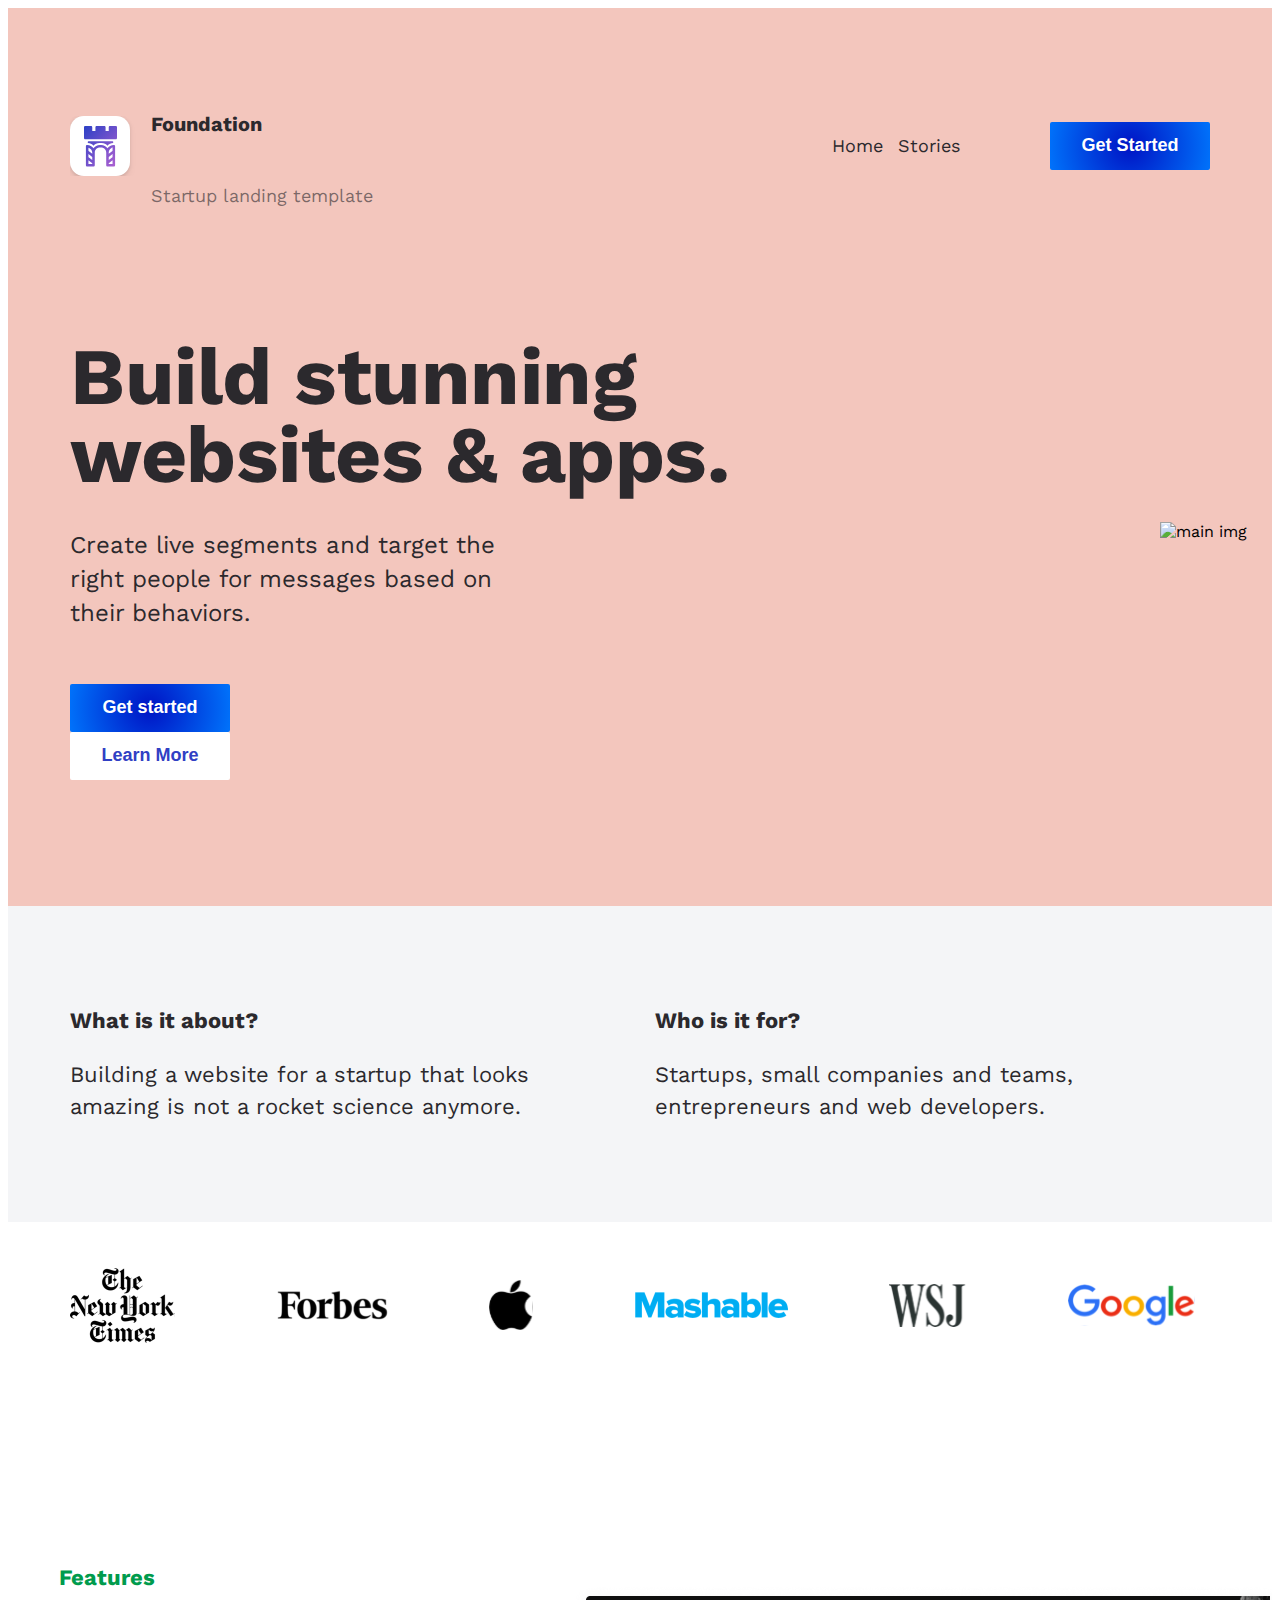
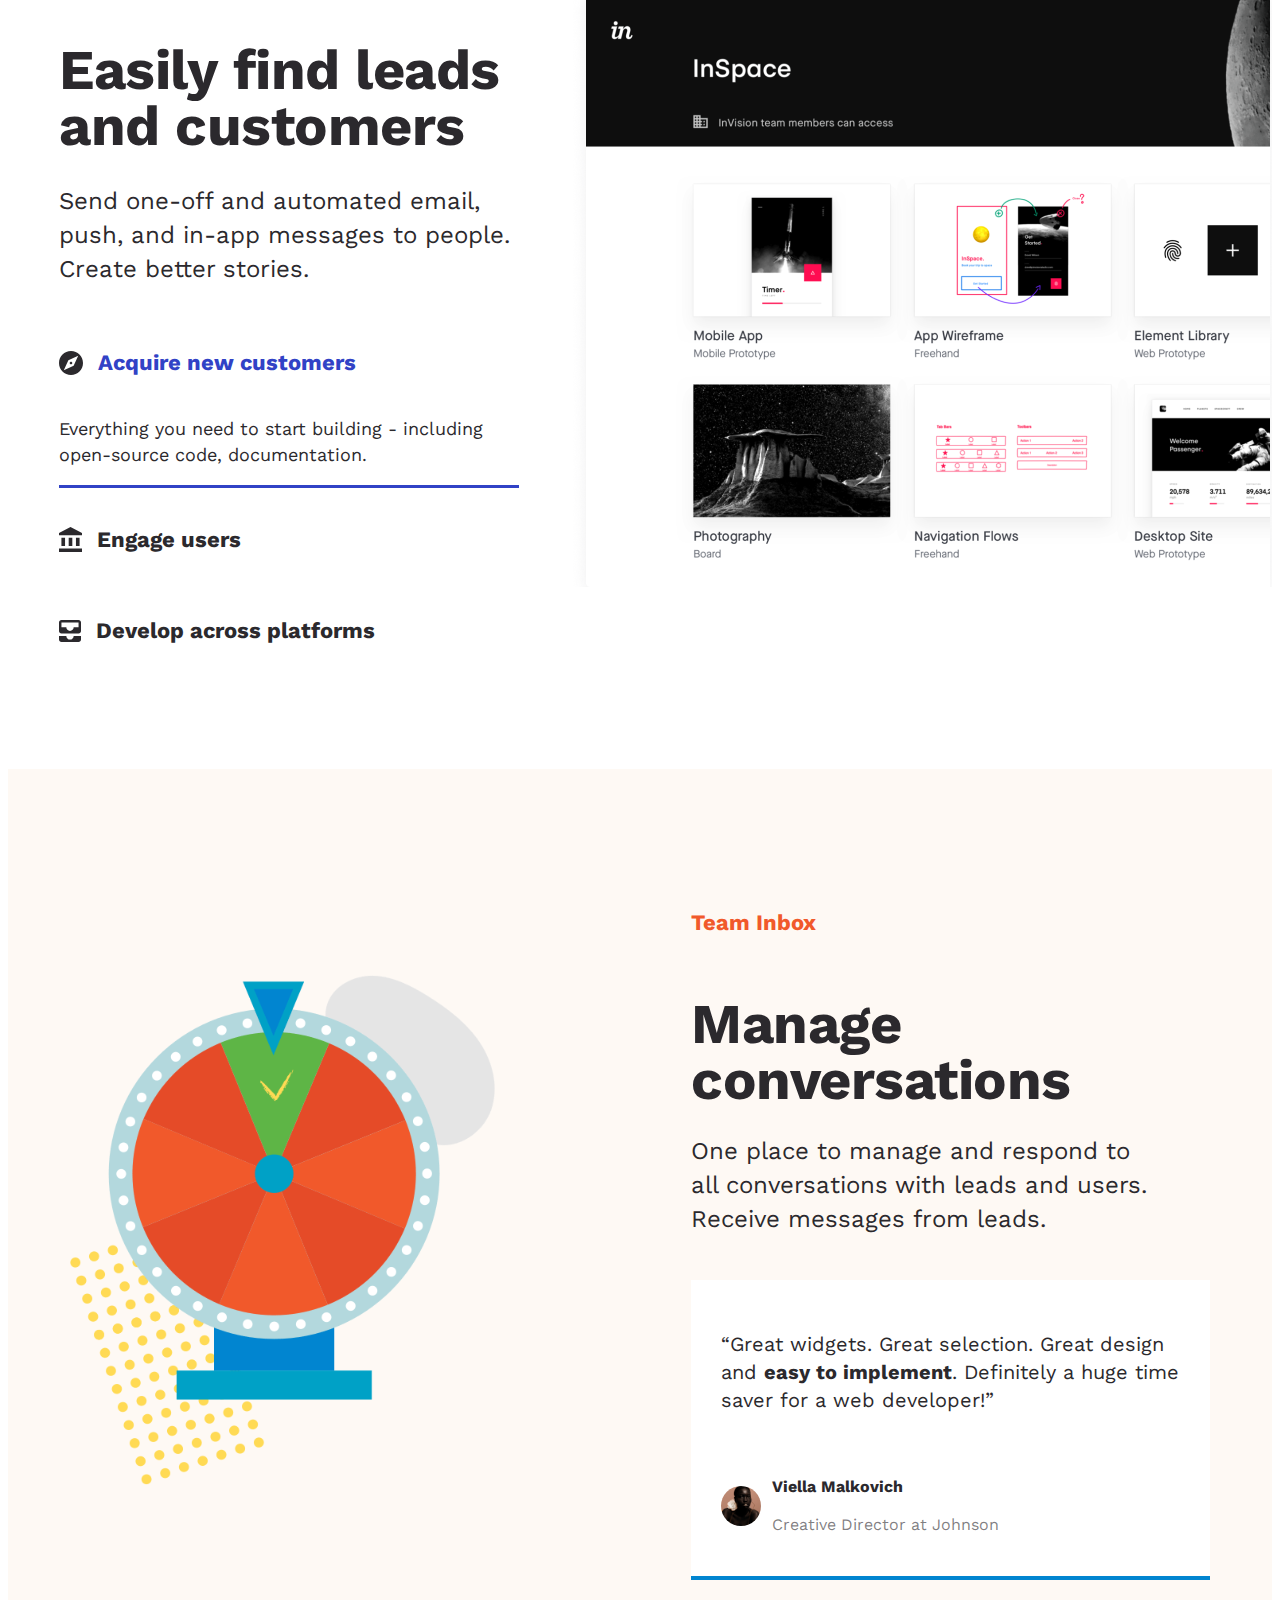
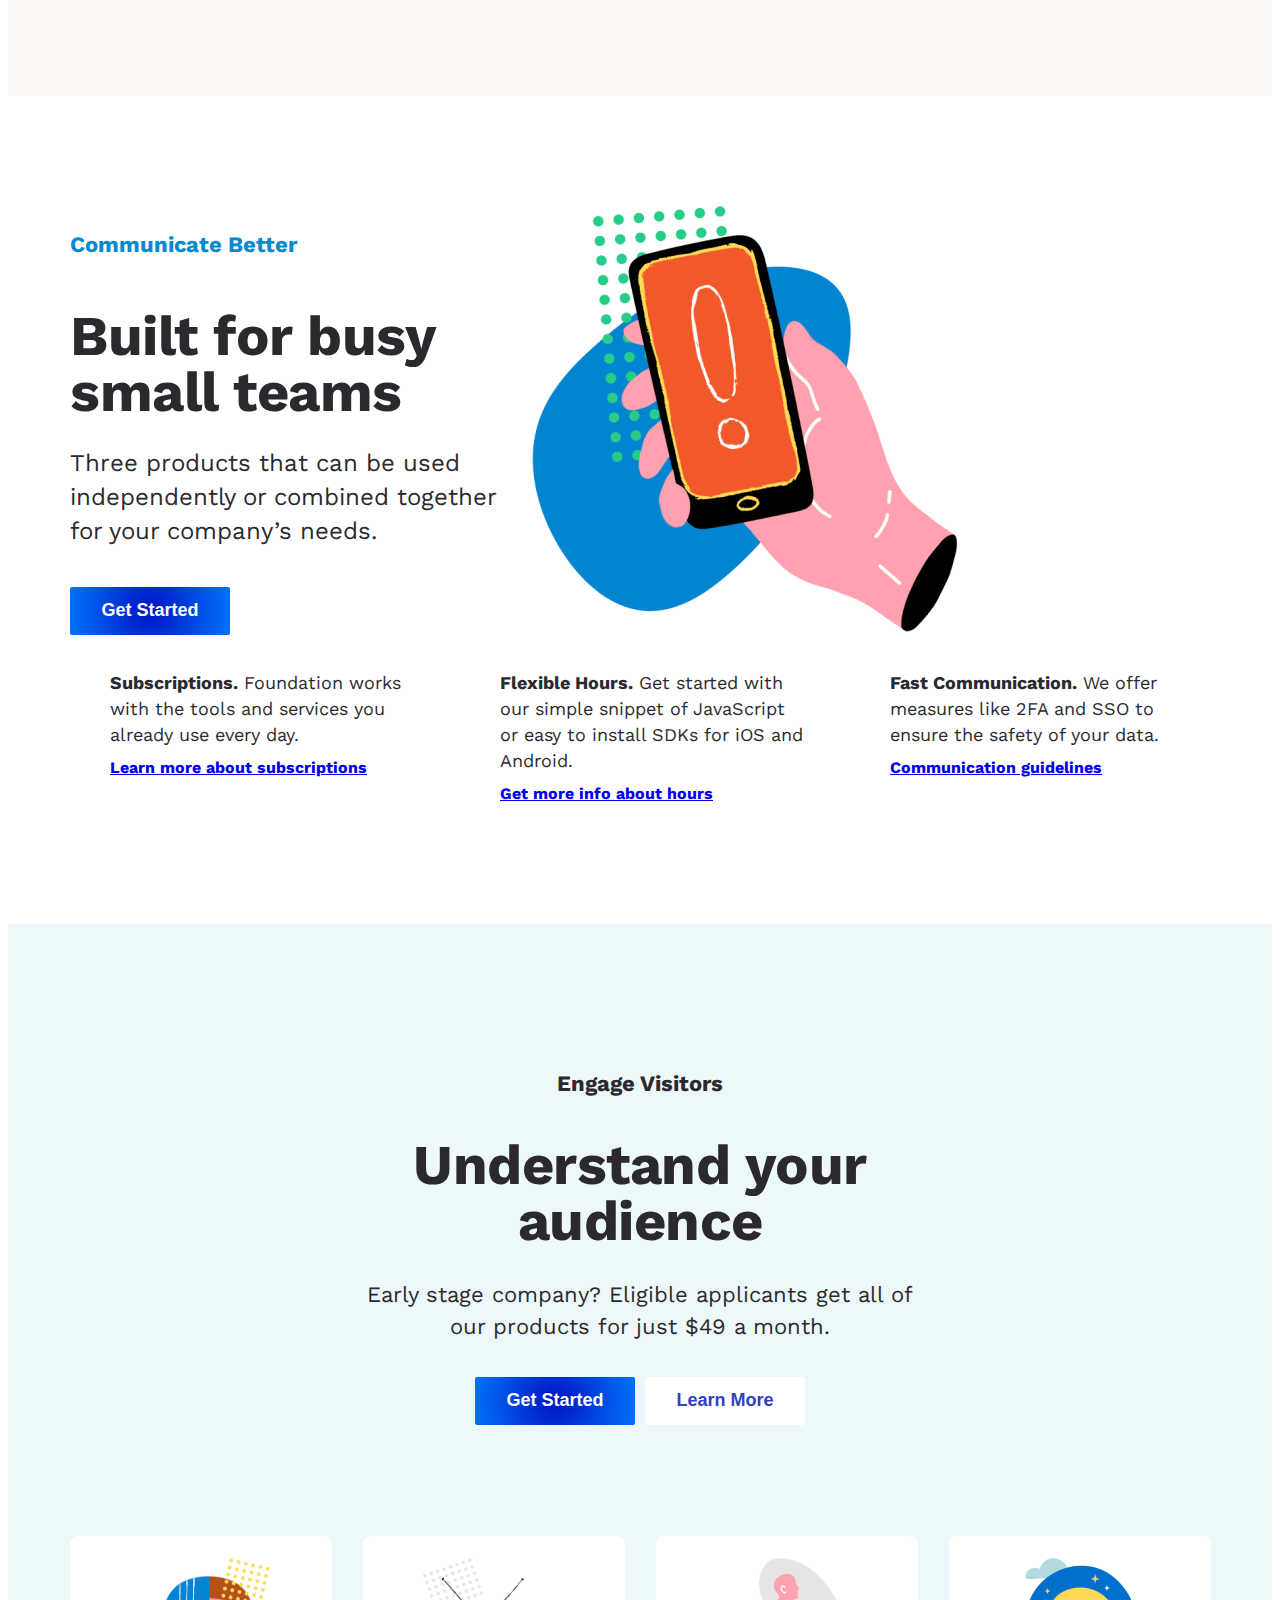
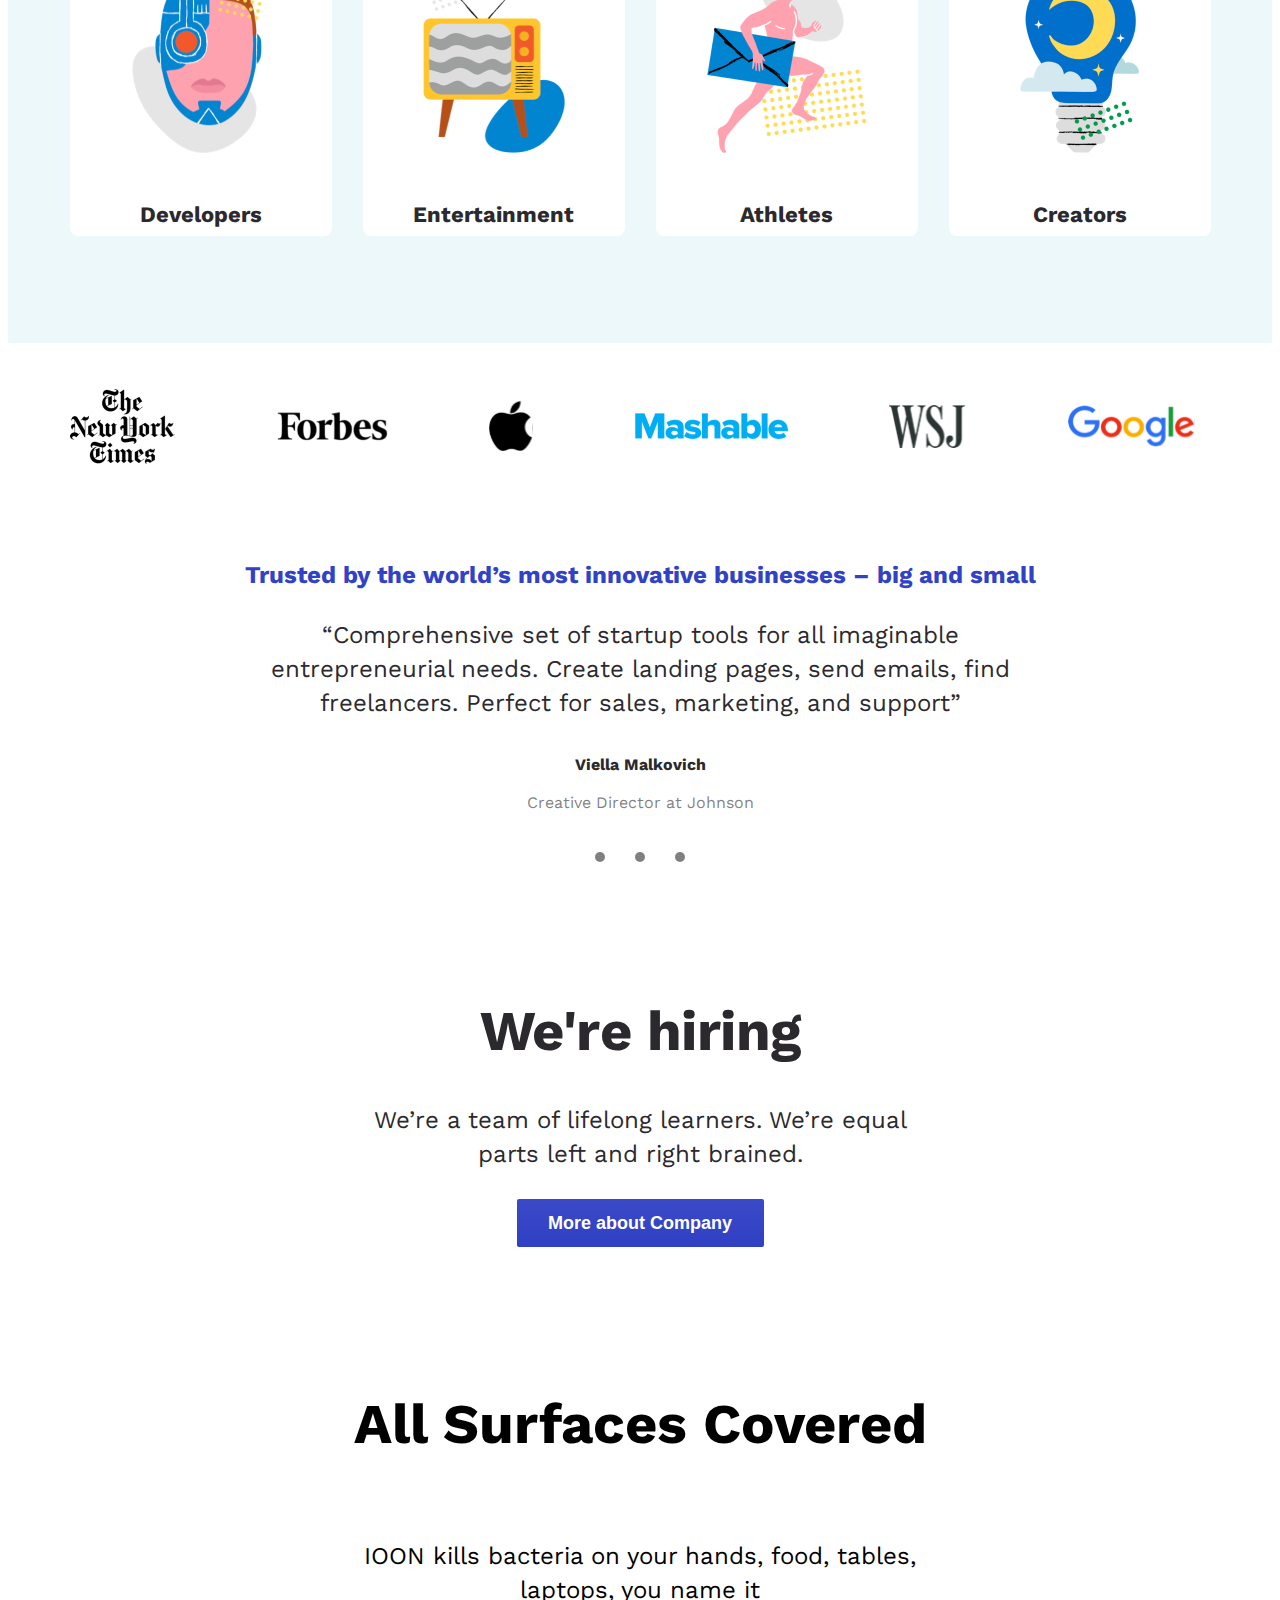
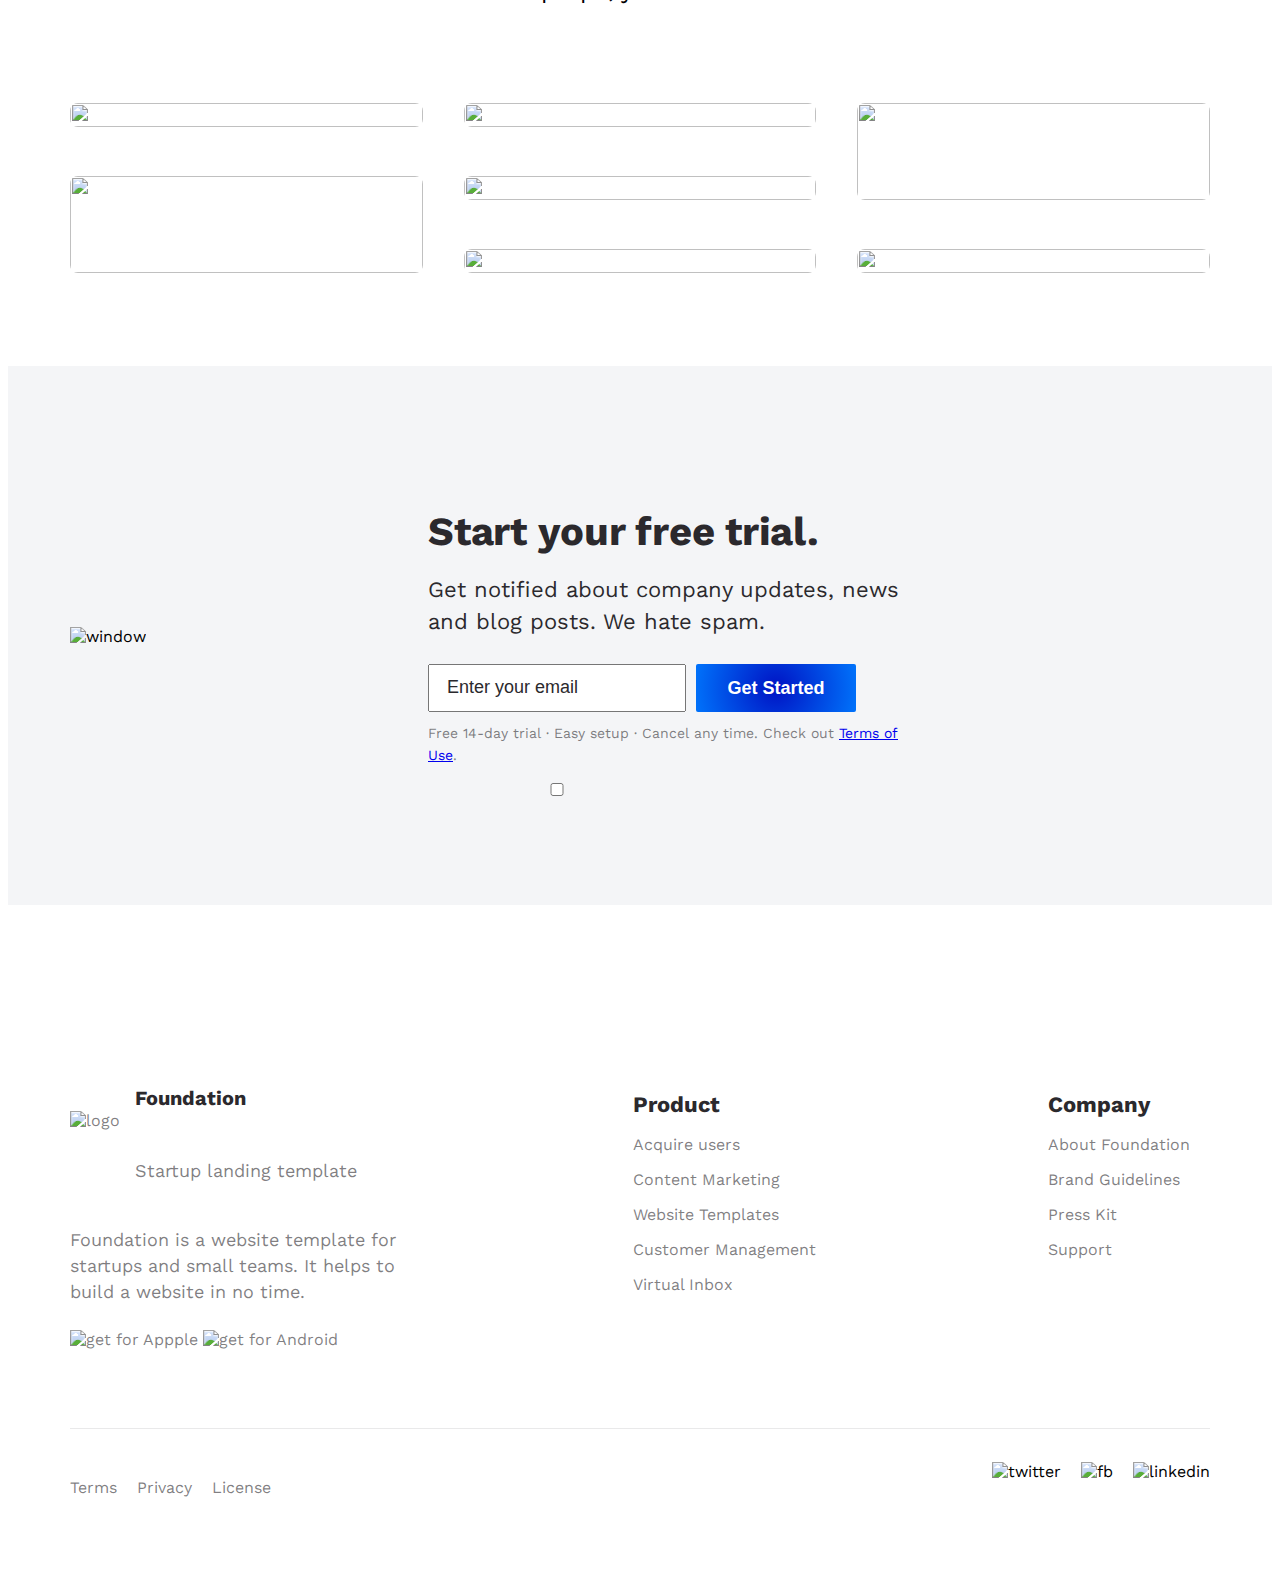
==== commit 68be44e5: "Add files via upload" ====
--- a/index.html
+++ b/index.html
@@ -22,25 +22,51 @@
                     </h6>
                     <p class="logo_text">
                         Startup landing template
-
-                    </p>
-                </div>
-            </div>
-            <nav class="header_nav flex">
-                <ul class="header_ul flex">
-                    <li class="header_li">
-                        <a class="header_link header_link1" href="#">Home</a>
-                    </li>
-                    <li class="header_li">
-                        <a class="header_link header_link2" href="#">Stories</a>
-                    </li>
-                </ul>
-                <button class="button">
-                    Get Started
-                </button>
-            </nav>
+                    </p>
+                </div>
+            </div>
+            <div class="menu">
+                <input checked type="checkbox" class="checkbox">
+                <div class="check-wrapper">
+                    <div class="check"></div>
+                    <div class="check"></div>
+                    <div class="check"></div>
+                </div>
+                <div class="menu-all flex">
+                    <ul class="flex flex_menu header_ul">
+                        <li><a class="header_link header_link1" href="#">Home</a></li>
+                        <li><a class="header_link header_link2" href="#">Stories</a></li>
+                    </ul>
+                    <button class="button">
+                        Get Started
+                    </button>
+                </div>
+            </div>
         </div> 
     </header>
+    <section class="main">
+        <div class="container flex main_container">
+            <div>
+                <h1 class="main_title">
+                    Build stunning websites & apps.
+                </h1>
+                <p class="main_text">
+                    Create live segments and target the right people for messages based on their behaviors.
+                </p>
+                <div>
+                    <button class="button button-flex">
+                        Get started
+                    </button>
+                    <button class="button button-white button-flex">
+                        Learn More
+                     </button>
+                </div>
+            </div>
+            <div>
+                <img src="./png/main/ouch.png" alt="main img">
+            </div>
+        </div>
+    </section>
     <section class="intro">
             <div class="flex container">
                 <div class="intro-1">
@@ -63,8 +89,8 @@
                 <li class="logo_grid-item"><a href="https://www.google.com"><img src="./png/logotypes/google.svg" alt="google"></a></li>
             </ul>
     </section>
-    <section class="preview flex">
-        <div class="container preview_text">
+    <section class="preview flex flex-1090">
+        <div class="preview-container container preview_text">
             <h6 class="preview_header_small">Features</h6>
             <h2 class="preview_caption">Easily find leads and customers</h2>
             <p class="p">
@@ -93,7 +119,7 @@
                 </h3>
             </div>
         </div>
-        <div>
+        <div class="preview-img">
             <img src="./png/preview/Invision Screen.png" alt="Invision Screen">
         </div>
     </section>
@@ -213,12 +239,12 @@
     </section>
     <section class="container">
         <ul class="flex logo_grid">
-            <li><a href="#"><img src="./png/logotypes/the nyt.svg" alt="the nyt"></a></li>
-            <li><a href="#"><img src="./png/logotypes/forbes.svg" alt="forbes"></a></li>
-            <li><a href="#"><img src="./png/logotypes/apple.svg" alt="apple"></a></li>
-            <li><a href="#"><img src="./png/logotypes/mashable.svg" alt="mashable"></a></li>
-            <li><a href="#"><img src="./png/logotypes/wsj.svg" alt="wsj"></a></li>
-            <li><a href="https://www.google.com"><img src="./png/logotypes/google.svg" alt="google"></a></li>
+            <li class="logo_grid-item"><a href="#"><img src="./png/logotypes/the nyt.svg" alt="the nyt"></a></li>
+            <li class="logo_grid-item"><a href="#"><img src="./png/logotypes/forbes.svg" alt="forbes"></a></li>
+            <li class="logo_grid-item"><a href="#"><img src="./png/logotypes/apple.svg" alt="apple"></a></li>
+            <li class="logo_grid-item"><a href="#"><img src="./png/logotypes/mashable.svg" alt="mashable"></a></li>
+            <li class="logo_grid-item"><a href="#"><img src="./png/logotypes/wsj.svg" alt="wsj"></a></li>
+            <li class="logo_grid-item"><a href="https://www.google.com"><img src="./png/logotypes/google.svg" alt="google"></a></li>
         </ul>
     </section>
     <section class="trust">
@@ -253,7 +279,7 @@
             <div class="hiring_texts">
                 <h4 class="hiring_title">We're hiring</h4>
                 <p class="hiring_text">We’re a team of lifelong learners. We’re equal parts left and right brained.</p>
-                <button class="hiring-button">
+                <button class="button hiring-button">
                     More about Company
                 </button>
             </div>
@@ -294,16 +320,19 @@
                     Get Started
                     </button>  
                 </form>
+                <label for="trial_tou"></label>
                 <p class="trial_tou">
                     Free 14-day trial · Easy setup · Cancel any time. Check out <a href="#">Terms of Use</a>.
                 </p>
+                <input type="checkbox" name="">
+                <span class="fake"></span>
             </div>
         </div>
     </section>
     <footer class="foundation_footer container">
-        <div class="foundation_footer-padding">
-            <div class="flexe">
-                <div class="logo flex">
+        <div class="foundation_footer-padding foundation_footer-tpl">
+            <div class="footer-flex">
+                <div class="logo flex_logo">
                     <img src="./png/footer/Icon.svg" alt="logo">
                     <div>
                         <h6 class="logo_title">
@@ -322,6 +351,21 @@
                     <img src="./png/footer/Google Play.svg" alt="get for Android">
                 </div>            
             </div>
+            <div class="footer_p1">
+                <h6>Product</h6>
+                <p>Acquire users</p>
+                <p>Content Marketing</p>
+                <p>Website Templates</p>
+                <p>Customer Management</p>
+                <p>Virtual Inbox</p>
+            </div>
+            <div class="footer_p1">
+                <h6>Company</h6>
+                <p>About Foundation</p>
+                <p>Brand Guidelines</p>
+                <p>Press Kit</p>
+                <p>Support</p>
+            </div>
         </div>
 
         <div class="foundation_break"></div>
--- a/style/style.css
+++ b/style/style.css
@@ -1,5 +1,10 @@
 body{
     font-family: 'Work Sans', sans-serif;
+}
+
+.grid_item:hover{
+    filter: opacity(0.3);  
+    transition: 600ms;
 }
 
 .header{
@@ -72,27 +77,24 @@
 
 .header_link:hover{ 
     font-weight: bold;
-    /* text-decoration: underline; */
 }
 
 .button{
     width: 160px;
     height: 48px;
     border: none;
-    background: linear-gradient(180deg, rgba(255, 255, 255, 0.05) 0%, rgba(255, 255, 255, 1e-05) 100%), #3040C4;
+    background: radial-gradient(circle, rgba(0,19,196,1) 0%, rgba(0,115,251,1) 100%); 
     border-radius: 2px;
     font-weight: bold;
     font-size: 18px;
     line-height: 13px;
     color: #FFFFFF;
-
 }
 
 .button:hover{
     cursor: pointer;
     transition: 500ms;
-    background: linear-gradient(180deg, rgba(255, 255, 255, 0.05) 0%, rgba(255, 255, 255, 1e-05) 100%), #293ce4;
-  
+  color: #FFFFFF;
 }
 
 .header_link1:hover::before{
@@ -111,9 +113,40 @@
     position: absolute;
     top: 20px;
     left: 20px;
-    /* width: 50px;
-    height: 50px;
-    border-radius: 50%; */
+}
+
+.main{
+    background-color: #F3C6BD;
+    position: relative;
+    padding-bottom: 126px;
+}
+
+.main_container > div:first-of-type{
+    z-index: 1;
+}
+
+.main_container > div:last-of-type{
+    z-index: 0;
+    position: absolute;
+    right: 25px;
+}
+
+.main_title{
+    font-size: 80px;
+    line-height: 78px;
+    letter-spacing: -0.5px;
+    color: #2B292D;
+    font-weight: bold;
+    max-width: 754px;
+    margin-bottom: 34px;
+}
+
+.main_text{
+    font-size: 24px;
+    line-height: 34px;
+    color: #2B292D;
+    max-width: 456px;
+    margin-bottom: 54px;
 }
 
 .intro{
@@ -571,6 +604,8 @@
     display: flex;
     flex-direction: row; 
     color: rgba(43, 41, 45, 0.6);
+    /* align-items: center; */
+    justify-content: space-between;
 }
 
 .foundation_footer-tpl p:not(:last-of-type){
@@ -591,18 +626,23 @@
 }
 
 .foundation_break{
-    width: 1400px;
+    width: 100%;
     height: 1px;
     margin: 20px 0;
     background: #2B292D;
     opacity: 0.1;
 }
 
-.flexe{
+.footer-flex{
     align-items: center;
     flex-direction: column;
     max-width: 350px;
     justify-content: flex-start;
+}
+
+.flex_logo{
+display: flex;
+align-items: center;
 }
 
 .footer_p-margin{
@@ -612,19 +652,24 @@
     font-size: 18px;
 }
 
+.footer_p1 p:not(:last-child){
+    margin-bottom: 15px;
+}
+
+.footer_p1 h6{
+    font-size: 22px;
+    line-height: 28px;
+    font-weight: bold;
+    color: #2B292D;
+    margin-bottom: 16px;
+}
+
 .preview_pretitle{
     font-size: 22px;
     line-height: 34px;
     font-weight: bold;
     color: #009B4D;
 }
-
-
-
-
-
-
-
 
 .preview-flex_small{
     display: flex;
@@ -660,7 +705,7 @@
     margin-bottom: 30px;
 }
 
-.preview_text p{
+.preview_text .p{
     font-size: 24px;
     line-height: 34px;
     color: #2B292D;
@@ -705,11 +750,47 @@
 
 
 
+
+
+
+li{
+    display: inline-block;
+    margin-right: 15px;
+}
+
+
+
+.check{
+    width: 30px;
+    height: 3px;
+    background-color: black;
+}
+
+.check:not(:last-of-type){
+    margin-bottom: 4px;
+}
+
+.checkbox, .check-wrapper{
+    display: none;
+}
+
+
+
+
+
+
+
+
+
 @media screen and (max-width: 1200px){
     .container{
         max-width: 1040px;
     }
 
+    .preview-container{
+        max-width: 450px;
+    }
+
     .header_ul{
         margin-right: 50px;
 
@@ -721,10 +802,95 @@
 }
 
 @media screen and (max-width: 1090px){
+
+
+
+
+
+
+
+
+    .checkbox, .check-wrapper{
+        display: block;
+    }
+
+    .menu-all{
+        display: none;
+    }
+
+    .menu{
+        position: relative;
+    }
+
+    .check{
+        transition: 300ms;
+    }
+
+    .checkbox{
+        position: absolute;
+        width: 30px;
+        height: 30px;
+        margin: 0;
+        top: 0;
+        right: 0;
+        opacity: 0;
+        z-index: 5;
+    }
+
+    .check-wrapper{
+        position: relative;
+        z-index: 4;
+    }
+
+    .checkbox:checked ~ .check-wrapper > .check:first-of-type{
+        transform: rotate(45deg) translate(13px, 8px);
+        transform-origin: bottom left;
+    }
+
+    .checkbox:checked ~ .check-wrapper > .check:nth-of-type(2){
+        opacity: 0;
+    }
+
+    .checkbox:checked ~ .check-wrapper > .check:last-of-type{
+        transform: rotate(-45deg) translate(2px, 3px);
+        transform-origin: bottom right;
+    }
+
+    .checkbox:checked ~ .menu-all{
+        display: block;
+        position: fixed;
+        background-color: white;
+        top: 0;
+        left: 0;
+        bottom: 0;
+        right: 0;
+        text-align: center;
+        padding-top: 40px;
+        z-index: 3;
+    }
+
+    .flex_menu{
+        flex-direction: column;
+    }
+
+    li{
+        margin-right: 0;
+        margin-bottom: 20px;
+    }
+
+
+
+
+
+
+
+
+
+
     .container{
        max-width: 750px; 
     }
-    
+
     .logo_text{
         display: none;
     }
@@ -742,6 +908,51 @@
 
     }
 
+    .flex-1090{ 
+        display: flex;
+        justify-content: center;
+        flex-direction: column;
+        text-align: center;
+    }
+
+    .preview_caption {
+        max-width: 462px;
+        margin: 0 auto;
+    }
+
+    .preview_text .p {
+        font-size: 20px;
+        max-width: 392px;
+        margin: 12px auto 50px;        
+
+    }
+
+    .preview_text h2{
+        font-size: 48px;
+    }
+
+    .preview-text_small{
+        font-size: 18px;
+        line-height: 26px;
+        max-width: 459px;
+        margin: 0 auto;     
+        text-align: left;
+        margin-bottom: 21px;
+    }
+    
+    .preview-img{
+        margin: 49px 0 67px;
+    }
+
+    .preview-br{
+        width: 457px;
+       height: 3px;
+    }
+
+    .preview {
+        padding: 16px 0 67px
+    }
+
     .header_nav{
         display: none;
     }
@@ -751,10 +962,6 @@
     }
     .flex_inbox-column{
         flex-direction: column-reverse;
-    }
-
-    .inbox{
-        padding: 56px 0 69px;
     }
 
     .info{
@@ -774,6 +981,16 @@
         margin: 0 auto 41px;
     }
 
+    .main_container{
+        flex-direction: column;
+    }
+
+    .main_container > div:last-of-type{
+        z-index: 0;
+        position: static;
+        right: 25px;
+    }
+    
     .inbox_response{
         margin: 0 auto 75px;
         text-align: start;
@@ -815,9 +1032,138 @@
     .grid_item:nth-child(7){
         display: none;
     }
+
+    .trial-flex{
+        flex-direction: column-reverse;
+    }
+
+    .trial_tou {
+        font-size: 12px
+    }
+
+    .trial-img{
+        width: 90%;
+        height: 90%;
+    }
 }
 
 @media screen and (max-width: 800px){
+
+    .communicate-flex {
+        align-items: center;
+        flex-direction: column;
+    }
+
+    .communicate-text button{
+        margin-bottom: 40px;
+    }
+
+    .info_title{
+        font-size: 56px;
+    }
+
+    .info_text{
+        margin: 0 0 20px;
+    }
+
+    .communicate-img img{
+        height: 70%;
+        width: 70%;
+        padding: 0 0 50px;
+    }
+
+
+
+
+
+
+
+
+    .checkbox, .check-wrapper{
+        display: block;
+    }
+
+    .menu-all{
+        display: none;
+    }
+
+    .menu{
+        position: relative;
+    }
+
+    .check{
+        transition: 300ms;
+    }
+
+    .checkbox{
+        position: absolute;
+        width: 30px;
+        height: 30px;
+        margin: 0;
+        top: 0;
+        right: 0;
+        opacity: 0;
+        z-index: 2;
+    }
+
+    .check-wrapper{
+        position: relative;
+        z-index: 1;
+    }
+
+    .checkbox:checked ~ .check-wrapper > .check:first-of-type{
+        transform: rotate(45deg) translate(13px, 8px);
+        transform-origin: bottom left;
+    }
+
+    .checkbox:checked ~ .check-wrapper > .check:nth-of-type(2){
+        opacity: 0;
+    }
+
+    .checkbox:checked ~ .check-wrapper > .check:last-of-type{
+        transform: rotate(-45deg) translate(2px, 3px);
+        transform-origin: bottom right;
+    }
+
+    .checkbox:checked ~ .menu-all{
+        display: block;
+        position: fixed;
+        background-color: white;
+        top: 0;
+        left: 0;
+        bottom: 1300px;
+        right: 0;
+        text-align: center;
+        padding-top: 40px;
+    }
+
+    .flex_menu{
+        flex-direction: column;
+    }
+
+    li{
+        margin-right: 0;
+        margin-bottom: 20px;
+    }
+
+
+
+
+
+
+
+
+
+
+
+
+
+
+
+
+
+
+
     .container{
         max-width: 500px;
     }
@@ -838,7 +1184,6 @@
         margin-bottom: 50px;
     }
 }
-
 
 @media screen and (max-width: 550px){
     .container{
@@ -897,6 +1242,55 @@
     .container-image{
         margin-bottom: 32px;
     }
+
+    .main{
+        padding: 0 0 36px;
+    }
+
+    .main_container{
+        flex-direction: column;
+    }
+
+    .main_container > div:last-of-type{
+        z-index: 0;
+        position: static;
+        right: 25px;
+    }
+
+    .main_container img{
+        width: 290px;
+        height: 180px;
+        width: 100%;
+        height: 100%;
+        margin-top: 33px;
+    }
+
+    .main_title{
+        font-size: 50px;
+        line-height: 50px;
+        letter-spacing: -0.3125px;
+        max-width: 290px;
+        margin: 35px 0 24px;
+    }
+
+    .main_text{
+        margin-bottom: 30px;
+    }
+
+    .button-flex {
+        flex-direction: column;
+    }
+
+    .main .button-flex{
+        margin-right: 0px;
+        max-width: 290px;
+        width: 100%;
+    }
+
+    .main .button-flex:not(:last-child){
+        margin-bottom: 15px;
+    }
+
     .flex_inbox-column{
         flex-direction: column;
     }
@@ -1028,3 +1422,7 @@
 
     }
 }
+
+
+
+
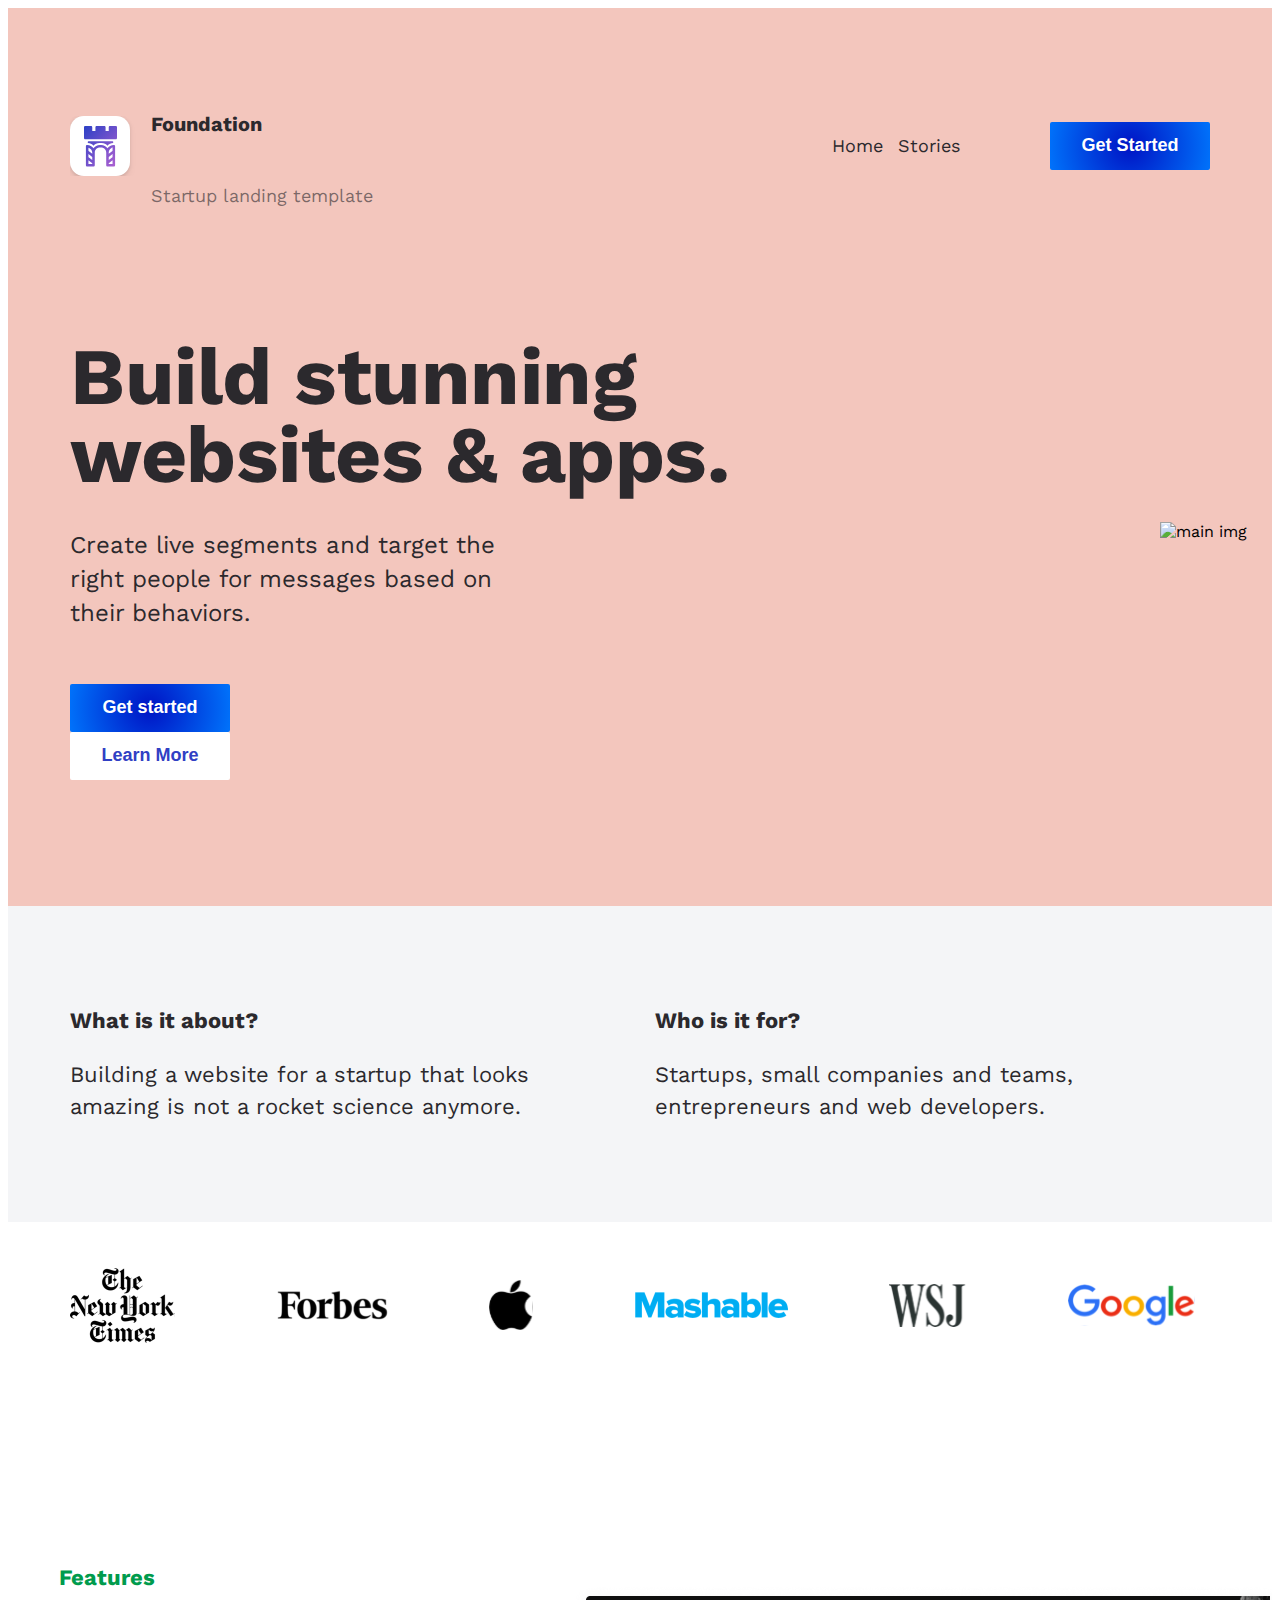
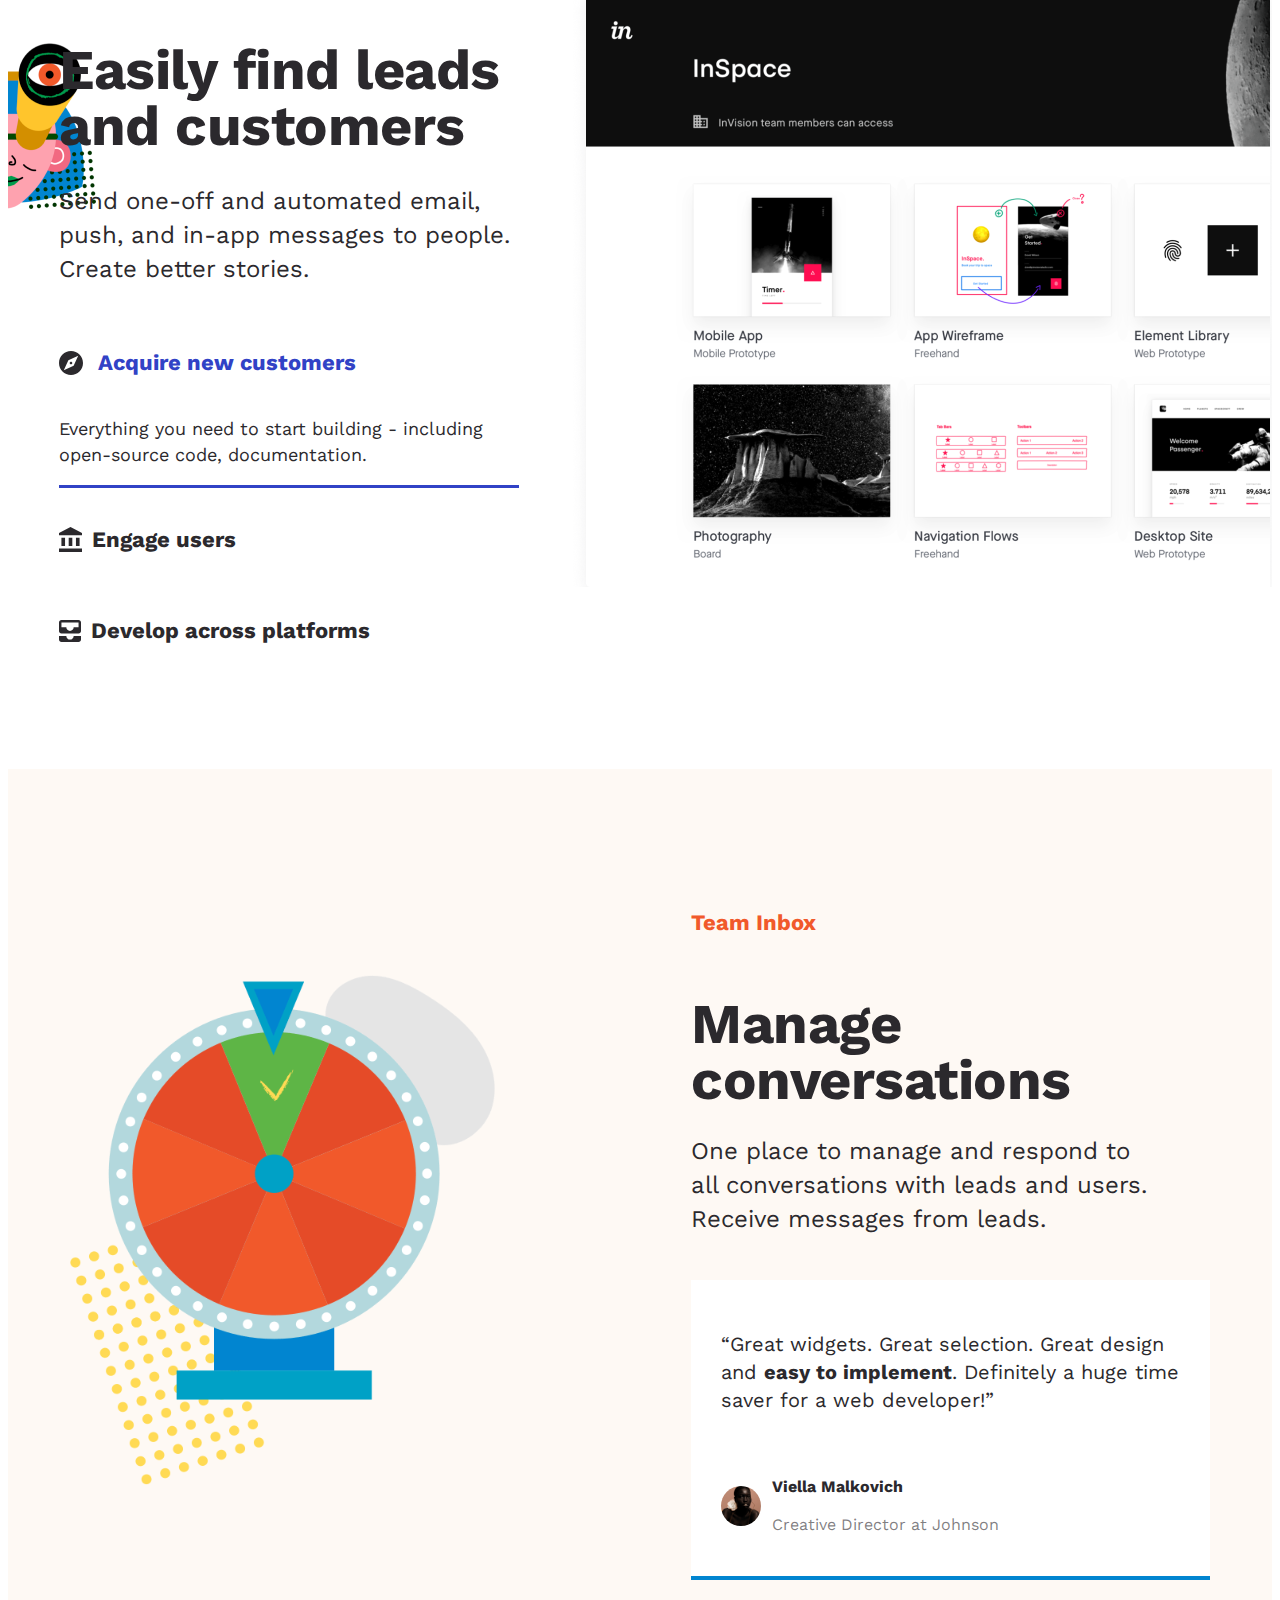
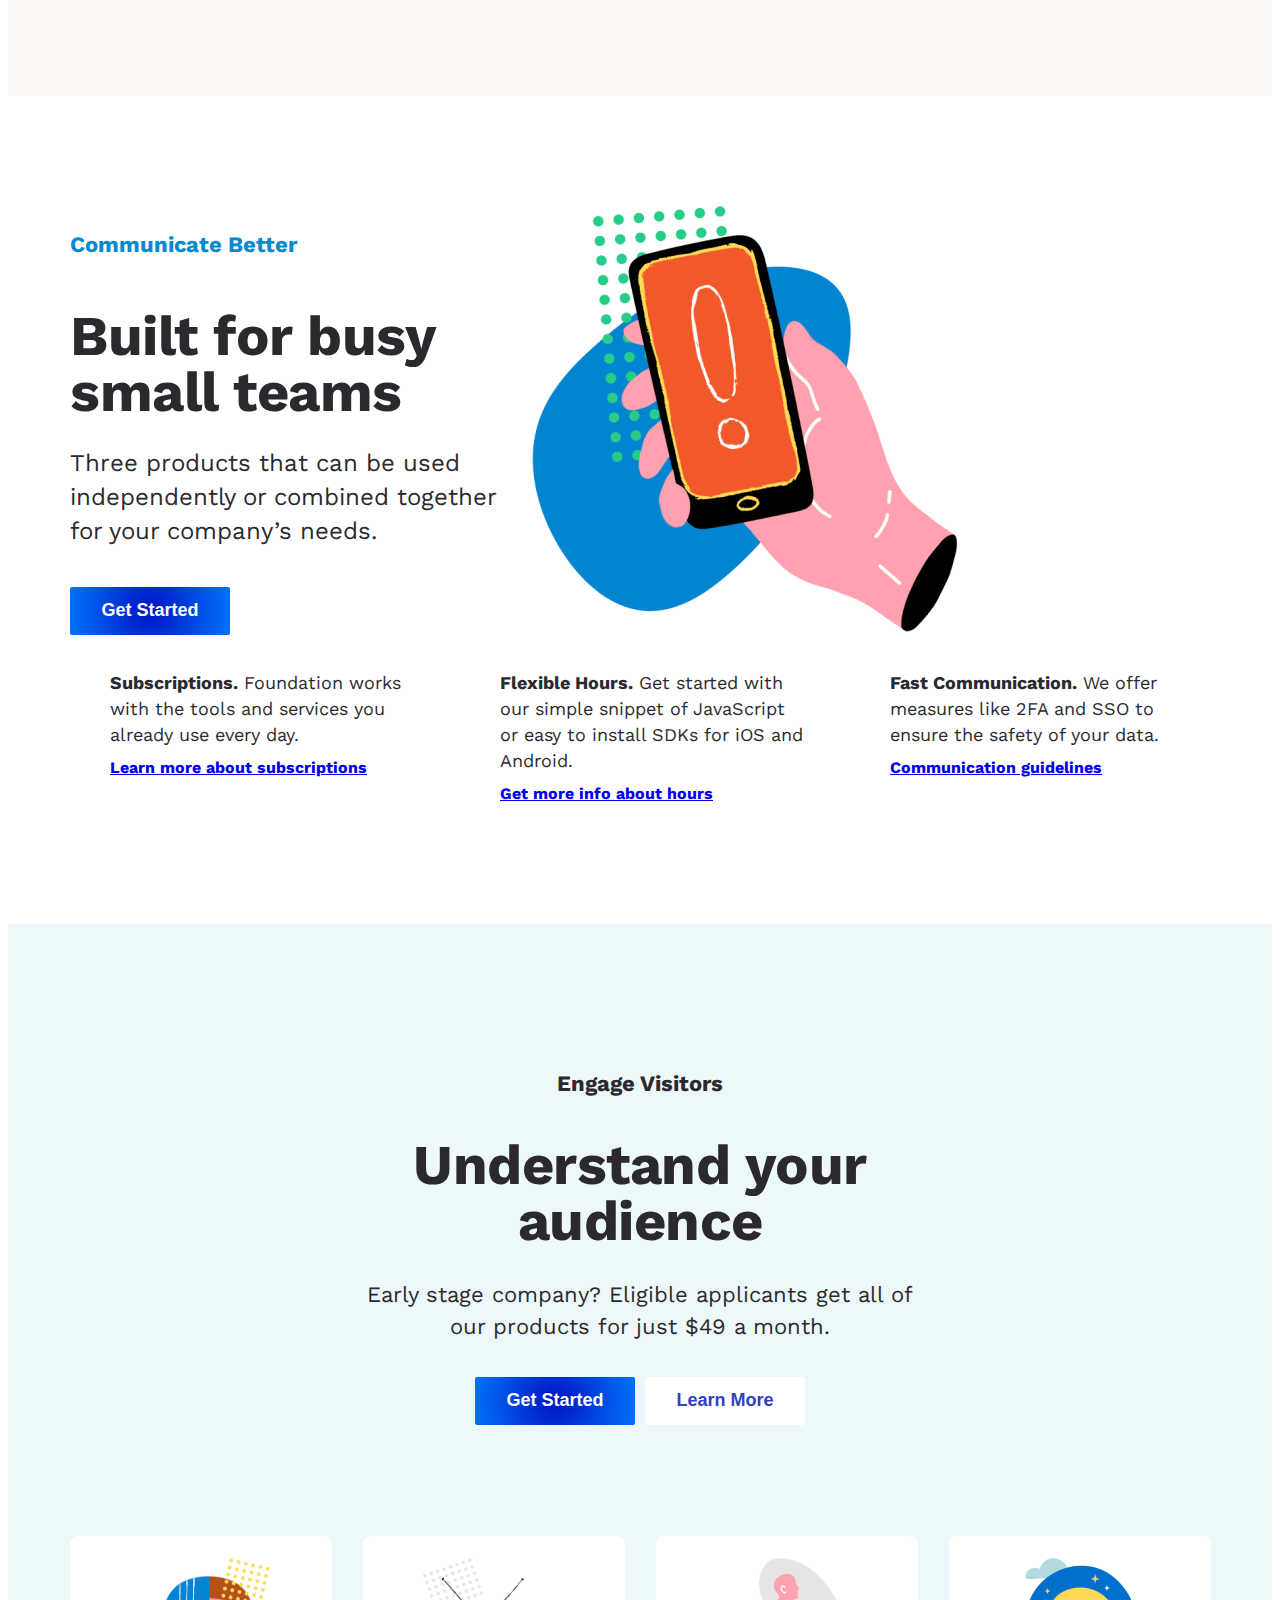
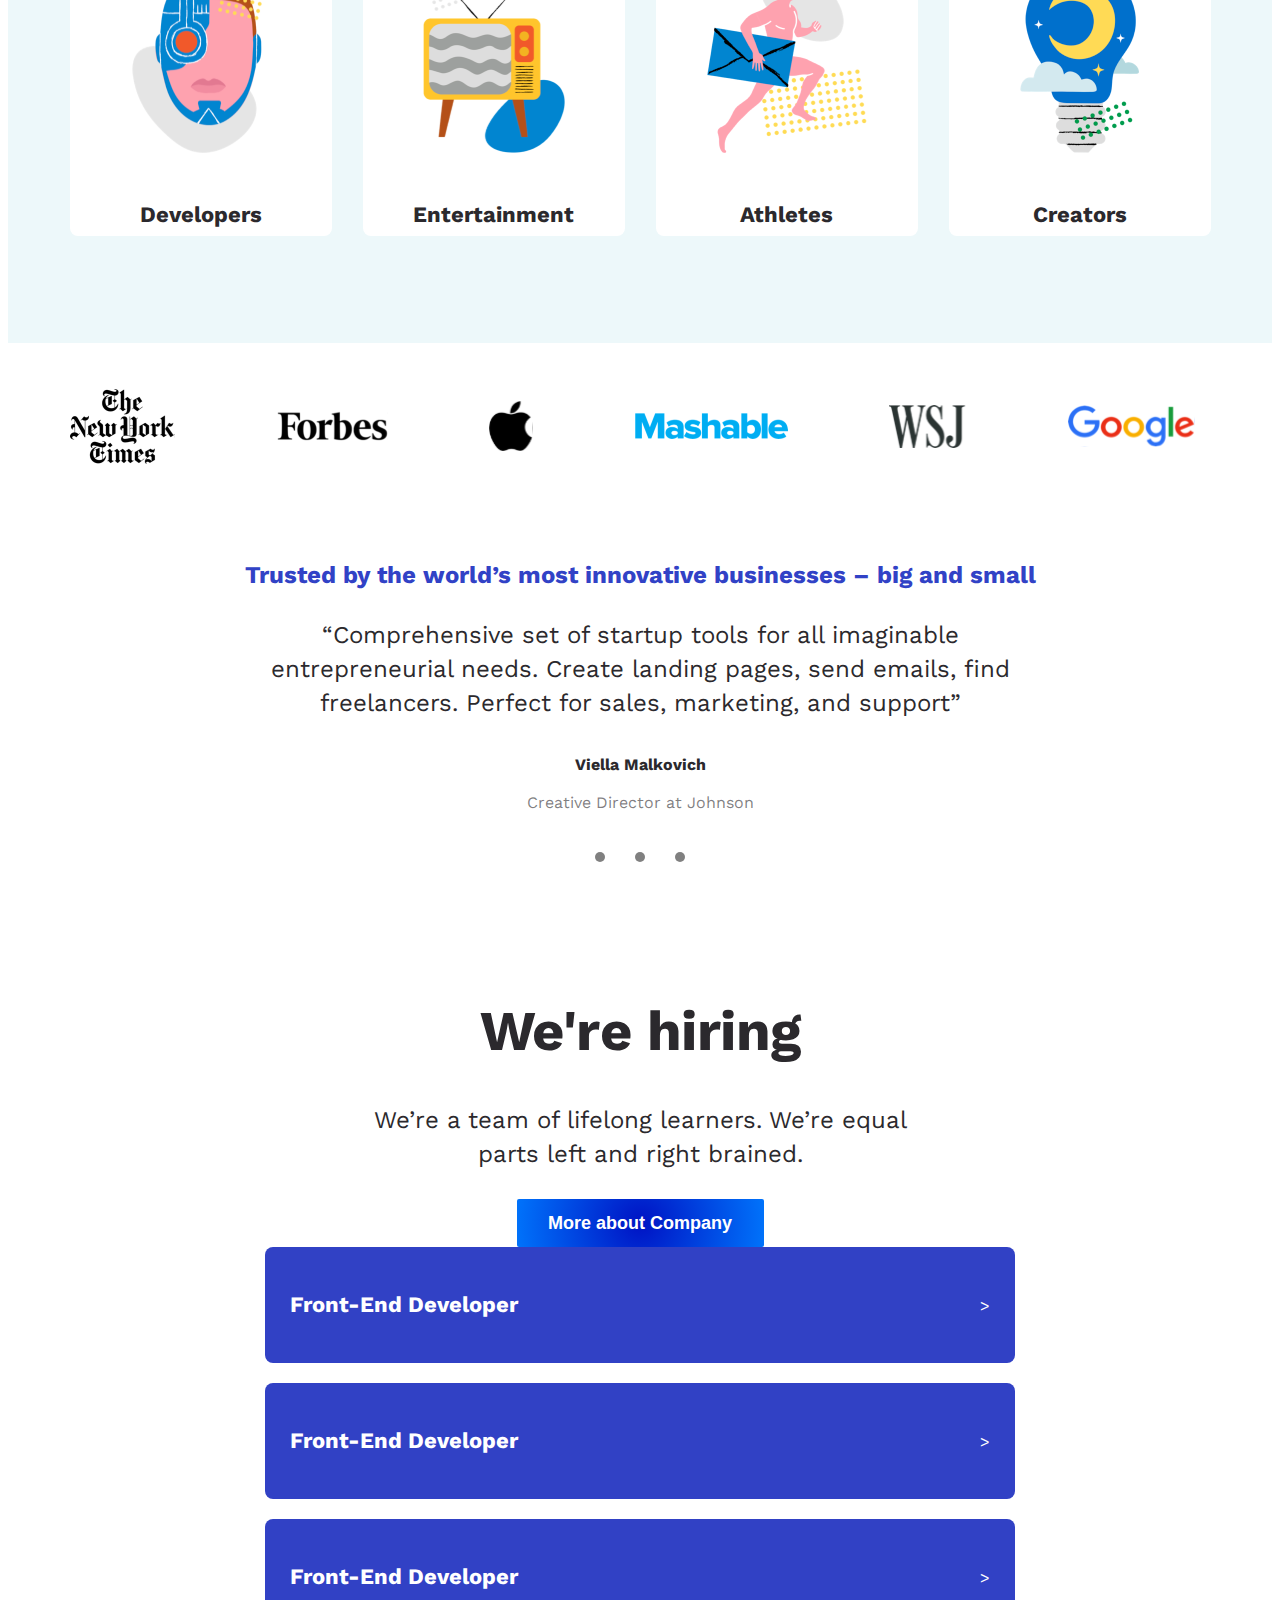
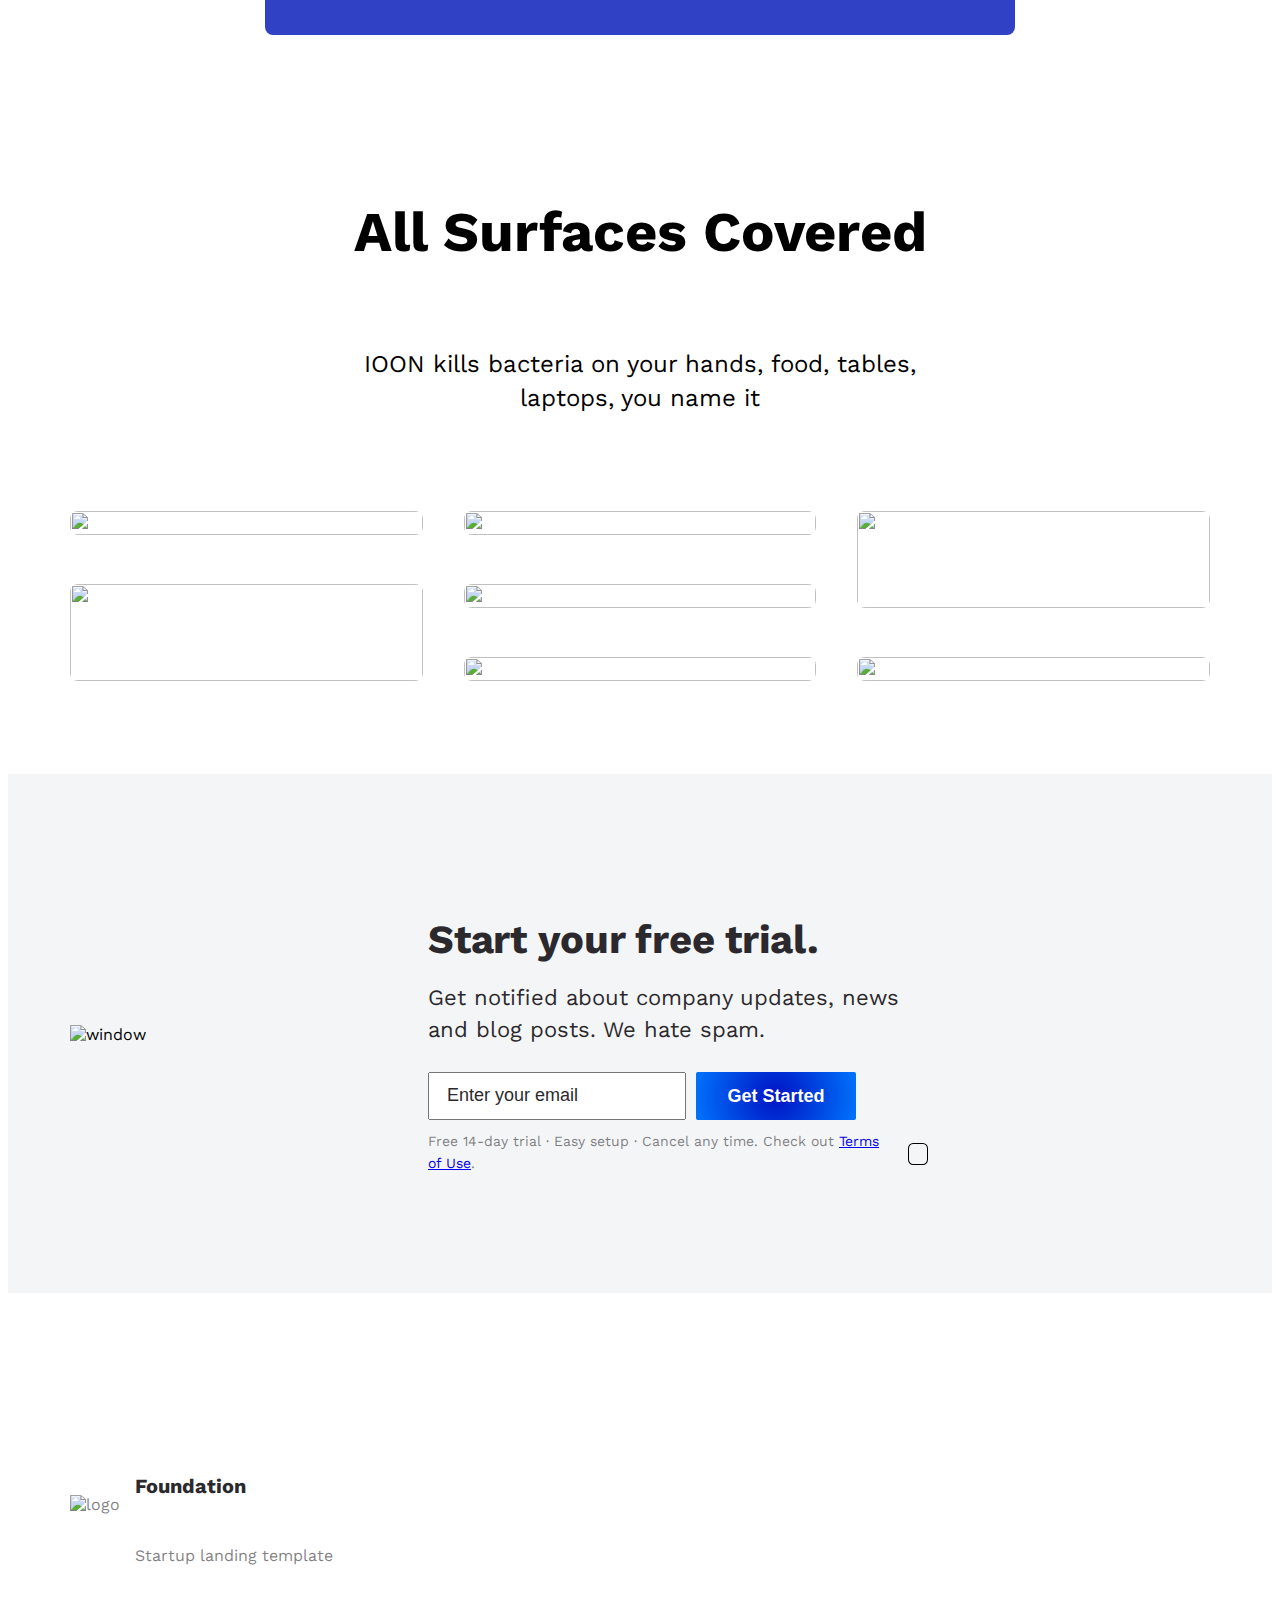
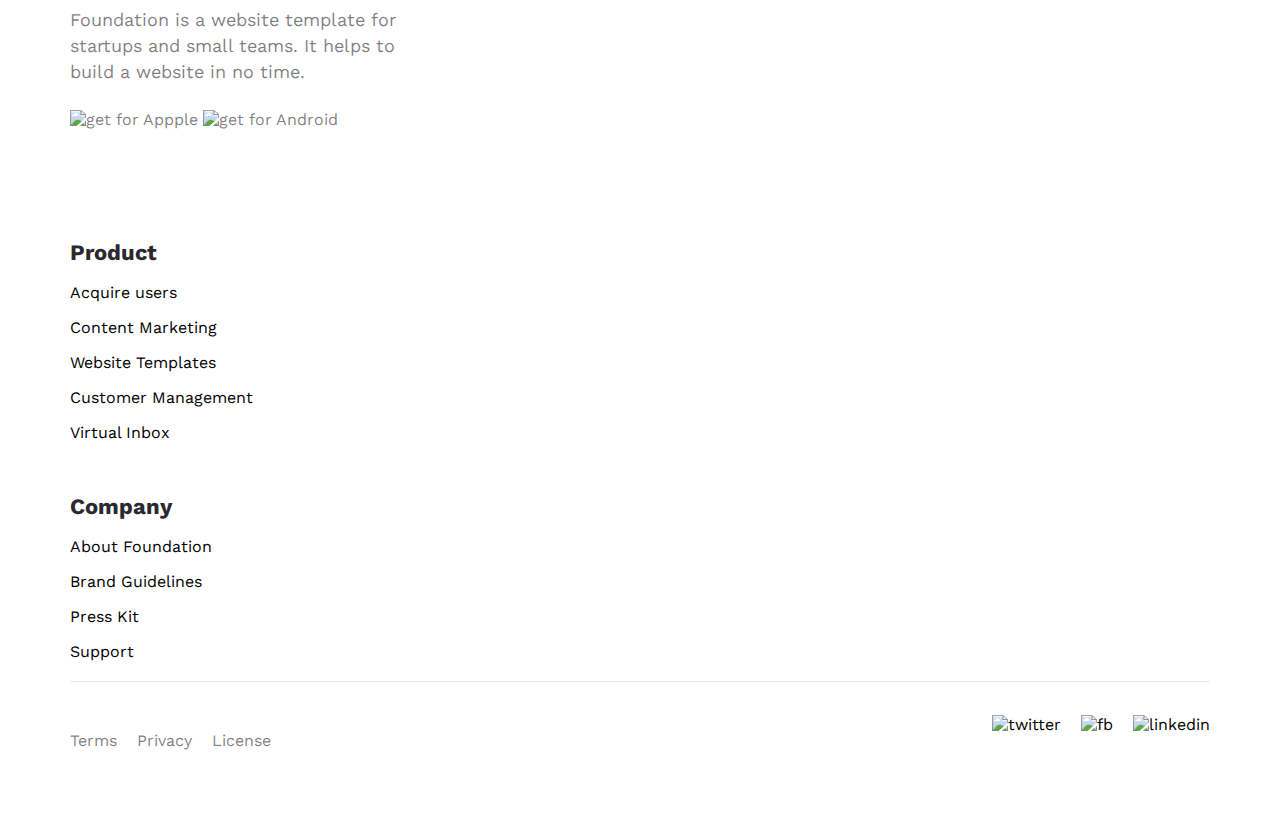
==== commit b0821df5: "Add files via upload" ====
--- a/index.html
+++ b/index.html
@@ -90,6 +90,7 @@
             </ul>
     </section>
     <section class="preview flex flex-1090">
+        <div class="eye"><img src="./png/preview/ouch.svg" alt="eye"></div>
         <div class="preview-container container preview_text">
             <h6 class="preview_header_small">Features</h6>
             <h2 class="preview_caption">Easily find leads and customers</h2>
@@ -170,9 +171,12 @@
                     <p class="info_text info_text-margin">
                         Three products that can be used independently or combined together for your company’s needs.
                     </p>
-                    <button class="button">
-                        Get Started
-                    </button>
+                    <div class="info_button">
+                        <button class="button">
+                            Get Started
+                        </button>
+                    </div>
+
                 </div>
                 <div class="communicate-img">
                     <img src="./png/communicate/ouch.png" alt="ouch">
@@ -283,6 +287,36 @@
                     More about Company
                 </button>
             </div>
+            <div>
+                <div class="about-items change-color">
+                    <div class="flex">
+                        <p class="about-pretitle">Front-End Developer</p>
+                        <p class="about-icon">></p>
+                    </div>
+                    <p class="about-text">
+                        Lorem ipsum dolor, sit amet consectetur adipisicing elit. Hic alias magni ex tempore deleniti possimus.
+                    </p>
+                </div>
+                <div class="about-items change-color">
+                    <div class="flex">
+                        <p class="about-pretitle">Front-End Developer</p>
+                        <p class="about-icon">></p>
+                    </div>
+                    <p class="about-text">
+                        Lorem ipsum dolor, sit amet consectetur adipisicing elit. Hic alias magni ex tempore deleniti possimus.
+                    </p>
+                </div>
+                <div class="about-items change-color">
+                    <div class="flex">
+                        <p class="about-pretitle">Front-End Developer</p>
+                        <p class="about-icon">></p>
+                    </div>
+                    <p class="about-text">
+                        Lorem ipsum dolor, sit amet consectetur adipisicing elit. Hic alias magni ex tempore deleniti possimus.
+                    </p>
+                </div>
+            </div>
+
             <form>
                 <!-- не вмію робити(( -->
             </form>
@@ -320,12 +354,13 @@
                     Get Started
                     </button>  
                 </form>
-                <label for="trial_tou"></label>
+                <label class="label-flex">
                 <p class="trial_tou">
                     Free 14-day trial · Easy setup · Cancel any time. Check out <a href="#">Terms of Use</a>.
                 </p>
-                <input type="checkbox" name="">
+                <input class="checkbox" type="checkbox" name="">
                 <span class="fake"></span>
+                </label>
             </div>
         </div>
     </section>
@@ -334,16 +369,16 @@
             <div class="footer-flex">
                 <div class="logo flex_logo">
                     <img src="./png/footer/Icon.svg" alt="logo">
-                    <div>
+                    <div class="logo-margin">
                         <h6 class="logo_title">
                             Foundation
                         </h6>
-                        <p class="logo_text">
+                        <p class="footer_logo_text">
                             Startup landing template
                         </p>
                     </div>
                 </div>
-                <p class="footer_p-margin">
+                <p class="footer_p-margin footer_p-text">
                     Foundation is a website template for startups and small teams. It helps to build a website in no time.
                 </p>
                 <div class="foundation_footer-logosget">
@@ -351,27 +386,30 @@
                     <img src="./png/footer/Google Play.svg" alt="get for Android">
                 </div>            
             </div>
-            <div class="footer_p1">
-                <h6>Product</h6>
-                <p>Acquire users</p>
-                <p>Content Marketing</p>
-                <p>Website Templates</p>
-                <p>Customer Management</p>
-                <p>Virtual Inbox</p>
-            </div>
-            <div class="footer_p1">
-                <h6>Company</h6>
-                <p>About Foundation</p>
-                <p>Brand Guidelines</p>
-                <p>Press Kit</p>
-                <p>Support</p>
-            </div>
-        </div>
-
+           
+        </div>
+ <div class="footer_p-align">
+                <div class="footer_p1">
+                    <h6>Product</h6>
+                    <p>Acquire users</p>
+                    <p>Content Marketing</p>
+                    <p>Website Templates</p>
+                    <p>Customer Management</p>
+                    <p>Virtual Inbox</p>
+                </div>
+                <div class="footer_p1">
+                    <h6>Company</h6>
+                    <p>About Foundation</p>
+                    <p>Brand Guidelines</p>
+                    <p>Press Kit</p>
+                    <p>Support</p>
+                </div> 
+            </div>
+            
         <div class="foundation_break"></div>
 
         <div class="foundation_footer-contacts">
-            <div class="foundation_footer-tpl">
+            <div class="foundation_footer-tpl foundation_footer-tpl-1090 ">
                 <p>Terms</p>
                 <p>Privacy</p>
                 <p>License</p>
@@ -383,5 +421,7 @@
             </div>
         </div>
     </footer>
+    <script src="https://cdnjs.cloudflare.com/ajax/libs/jquery/3.6.0/jquery.min.js" integrity="sha512-894YE6QWD5I59HgZOGReFYm4dnWc1Qt5NtvYSaNcOP+u1T9qYdvdihz0PPSiiqn/+/3e7Jo4EaG7TubfWGUrMQ==" crossorigin="anonymous" referrerpolicy="no-referrer"></script>
+    <script src="./script/script.js"></script>
 </body>
 </html>--- a/style/style.css
+++ b/style/style.css
@@ -8,7 +8,6 @@
 }
 
 .header{
-    /* position: relative; */
     background-color: #F3C6BD;
     padding: 57px 0 58px;
 }
@@ -16,6 +15,63 @@
 .container{
     max-width: 1140px;
     margin: 0 auto;
+}
+
+.label-flex{
+    display: flex;
+    align-items: center;
+}
+
+.fake{
+    width: 20px;
+    height: 20px;
+    border: 1px solid black;
+    border-radius: 25%;
+    display: inline-block;    
+    position: relative;
+    margin-left: 15px;
+}
+
+/* .fake::before{
+    content: '';
+    position: absolute;
+    width: 10px;
+    height: 10px;
+    background-color: aqua;
+    left: 50%;
+    top: 50%;
+    opacity: 0;
+    transform: translate(-50%, -50%);
+} */
+
+.fake::before{
+    content: '';
+    position: absolute;
+    width: 10px;
+    height: 2px;
+    background-color: #3040C4;
+    left: 10%;
+    top: 50%;
+    opacity: 0;
+    transform: rotate(60deg);
+}
+
+
+.fake::after{
+    content: '';
+    position: absolute;
+    width: 10px;
+    height: 2px;
+    background-color: #3040C4;
+    left: 37%;
+    top: 50%;
+    opacity: 0;
+    transform: rotate(-60deg);
+}
+
+.checkbox:checked ~ .fake::before, .checkbox:checked ~ .fake::after{
+    opacity: 1;
+    transition: 1s;
 }
 
 .flex{
@@ -94,8 +150,27 @@
 .button:hover{
     cursor: pointer;
     transition: 500ms;
-  color: #FFFFFF;
-}
+    background: #FFFFFF;
+    color: #3040C4;
+}
+
+.button-white{
+    width: 160px;
+    height: 48px;
+    border: none;
+    background: #FFFFFF;
+    border-radius: 2px;
+    font-weight: bold;
+    font-size: 18px;
+    line-height: 13px;
+    color: #3040C4;
+}
+
+.button-white:hover{
+    background: radial-gradient(circle, rgba(0,19,196,1) 0%, rgba(0,115,251,1) 100%); 
+    color: #F4F5F7;
+}
+
 
 .header_link1:hover::before{
     content: '1';
@@ -254,24 +329,39 @@
     margin-right: 30px;
 }
 
-.button-white{
-    width: 160px;
-    height: 48px;
-    border: none;
-    background: #FFFFFF;
-    border-radius: 2px;
-    font-weight: bold;
-    font-size: 18px;
-    line-height: 13px;
-    color: #3040C4;
-}
-
-.button:hover{
-    cursor: pointer;
-    transition: 500ms;
-    background: linear-gradient(180deg, rgba(255, 255, 255, 0.05) 0%, rgba(255, 255, 255, 1e-05) 100%), #293ce4;
-  
-}  
+.about-items{
+    max-width: 750px;
+    margin: 0 auto 20px;
+    box-sizing: border-box;
+    padding: 26px 25px;
+    border: 2px solid gray;
+    border-radius: 8px;
+}
+
+.about-text{
+    margin-top: 3px;
+    max-width: 410px;
+    display: none;
+}
+
+.about-rotate-icon{
+    transform: rotate(90deg);
+
+}
+
+.change-color{
+    color: white;
+    background-color: #3141c5;
+    transition: 300ms;
+    border: #3748dc;    
+    transition: 1s;
+}
+
+.about-pretitle{
+    font-weight: bold;
+    font-size: 22px;
+    line-height: 20px;
+}
 
 .grid{
     display: grid;
@@ -494,7 +584,6 @@
     width: 247px;
     height: 48px;
     border: none;
-    background: linear-gradient(180deg, rgba(255, 255, 255, 0.05) 0%, rgba(255, 255, 255, 1e-05) 100%), #3040C4;
     border-radius: 2px;
     font-weight: bold;
     font-size: 18px;
@@ -686,6 +775,13 @@
 
 .preview {
     padding: 117px 0 103px;
+    position: relative;
+}
+
+.eye{
+    position: absolute;
+    left: 0;
+    top: 250px;
 }
 
 .preview_header_small{
@@ -727,10 +823,10 @@
 
 .preview-h3_small{
     font-weight: bold;
-    margin-left: 15px;
     font-size: 22px;
     line-height: 26px;
     color: #2B292D;
+    padding-left: 10px;
 }
 
 .preview-br{
@@ -803,12 +899,20 @@
 
 @media screen and (max-width: 1090px){
 
-
-
-
-
-
-
+    .communicate_info-flex{
+        flex-direction: column;
+        align-items: center;
+        text-align: center;
+    }
+
+    .communicate-flex{
+        flex-direction: column;
+        align-items: center;
+    }
+
+    .communicate-img{
+        margin-bottom: 38px;
+    }
 
     .checkbox, .check-wrapper{
         display: block;
@@ -964,6 +1068,15 @@
         flex-direction: column-reverse;
     }
 
+    .info_button{
+        max-width: 160px;
+        margin: 0 auto 37px;
+    }
+
+    .info_pretitle-blue{    
+        text-align: center;
+    }
+
     .info{
         text-align: center;
     }
@@ -972,6 +1085,7 @@
         margin: 0 auto 14px;
         font-size: 48px;
         line-height: 52px;
+        text-align: center;
     }
 
     .info_text{
@@ -979,6 +1093,7 @@
         font-size: 20px;
         line-height: 26px;
         margin: 0 auto 41px;
+        text-align: center;
     }
 
     .main_container{
@@ -1041,10 +1156,80 @@
         font-size: 12px
     }
 
-    .trial-img{
-        width: 90%;
-        height: 90%;
-    }
+    .label-flex{
+        margin: 10px;
+    }
+
+    .foundation_footer-tpl {
+        flex-direction: column;
+        align-items: center;
+    }
+
+    .footer_p-align{
+        align-items: center;
+        margin: 0 auto 38px;
+        max-width: 300px;
+    }
+
+    .footer_p-align div:not(:last-child){
+        margin: 32px 0 25px;
+    }
+
+    .foundation_footer-logosget{
+        display: flex;
+        justify-content: space-between;
+    }
+
+    .foundation_footer-padding {
+        padding: 43px 0 0
+    }
+
+    .footer_p-align p{
+        font-size: 20px;
+        line-height: 30px;
+        color: rgba(43, 41, 45, 0.6);  
+    }
+
+    .footer_p1 h6{
+        margin-bottom: 32px;
+        font-size: 28px;
+    }
+
+    .foundation_break{
+        display: none;
+    }
+
+    .footer_p-text{
+        display: none;
+    }
+
+    .flex_logo{
+        flex-direction: column;
+        text-align: center;
+    }
+
+    .footer-flex img, .logo-margin{
+        margin: 0 0 32px;
+        line-height: 25px;
+    }
+
+    .logo_title, .footer_logo_text{
+        font-size: 24px;
+    }
+
+    .foundation_footer-tpl-1090{
+        display: flex;
+        flex-direction: row;
+        justify-content: space-between;
+        margin-bottom: 15px;
+    }
+
+    .foundation_footer-contacts{
+        max-width: 300px;
+        margin: 0 auto;
+        flex-direction: column;
+    }
+
 }
 
 @media screen and (max-width: 800px){
@@ -1186,6 +1371,9 @@
 }
 
 @media screen and (max-width: 550px){
+    .eye{
+        display: none;
+    }
     .container{
         max-width: 430px;
     }
@@ -1208,11 +1396,43 @@
     .container-image_img{
         width: 100%;
     }
+
+    .trial_texts{
+        max-width: 380px;
+        margin: 0;
+        margin-bottom: 20px;
+    }
+
+    .grid3 {
+        gap: 15px;
+        grid-template-columns: repeat(1, 262px);
+        grid-template-rows: repeat(1, 300px);
+    }
+
+    .hiring{
+        max-width: 430px;
+        margin: 0 auto;
+    }
 }
 
 @media screen and (max-width: 360px){
     .container{
         max-width: 300px;
+    }
+
+    .trial_texts {
+        max-width: 310px;
+    }
+
+    .grid3 {
+        gap: 15px;
+        grid-template-columns: repeat(1, 262px);
+        grid-template-rows: repeat(1, 300px);
+    }
+
+    .hiring{
+        max-width: 310px;
+        margin: 0 auto;
     }
 }
 
@@ -1220,6 +1440,17 @@
    .container{
     max-width: 290px;
    }   
+
+   .grid3 {
+    gap: 15px;
+    grid-template-columns: repeat(1, 262px);
+    grid-template-rows: repeat(1, 300px);
+    }
+
+    .hiring{
+        max-width: 270px;
+        margin: 0 auto;
+    }
 
     .header{
         background-color: #fff;
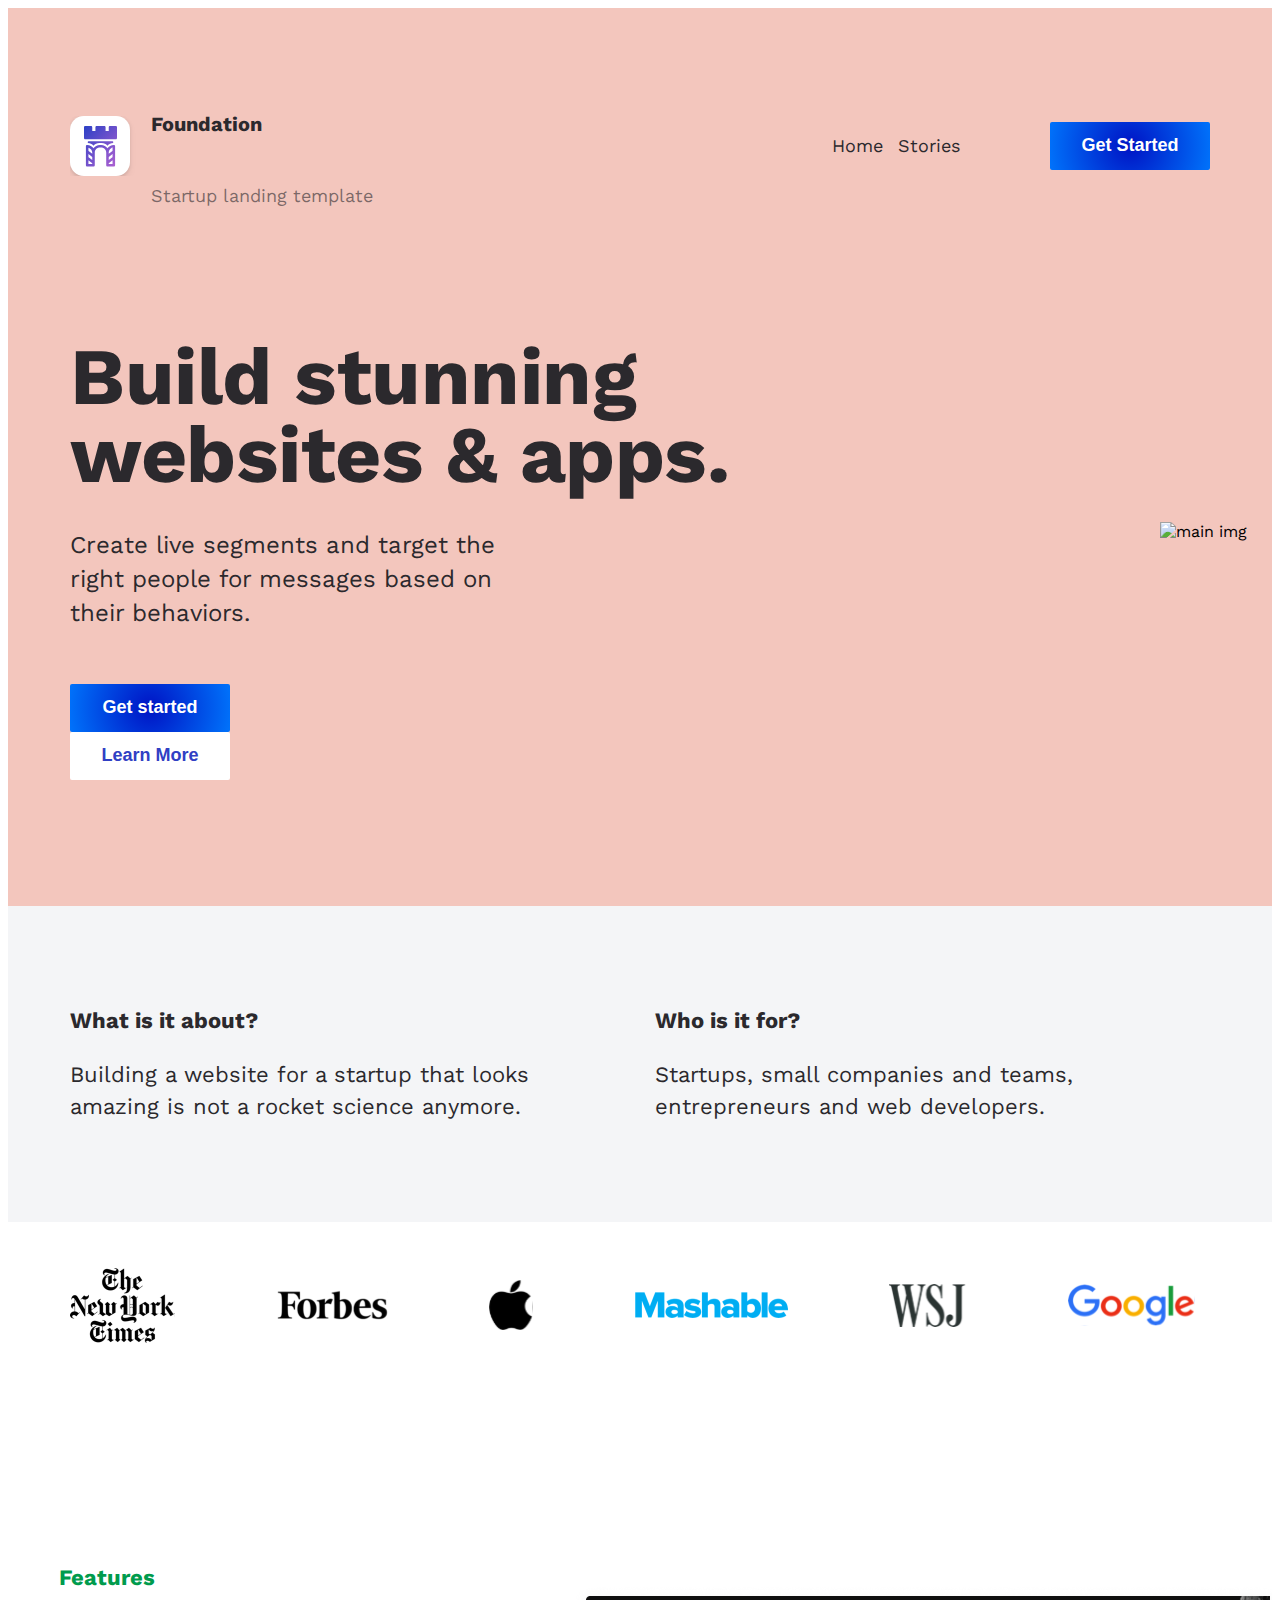
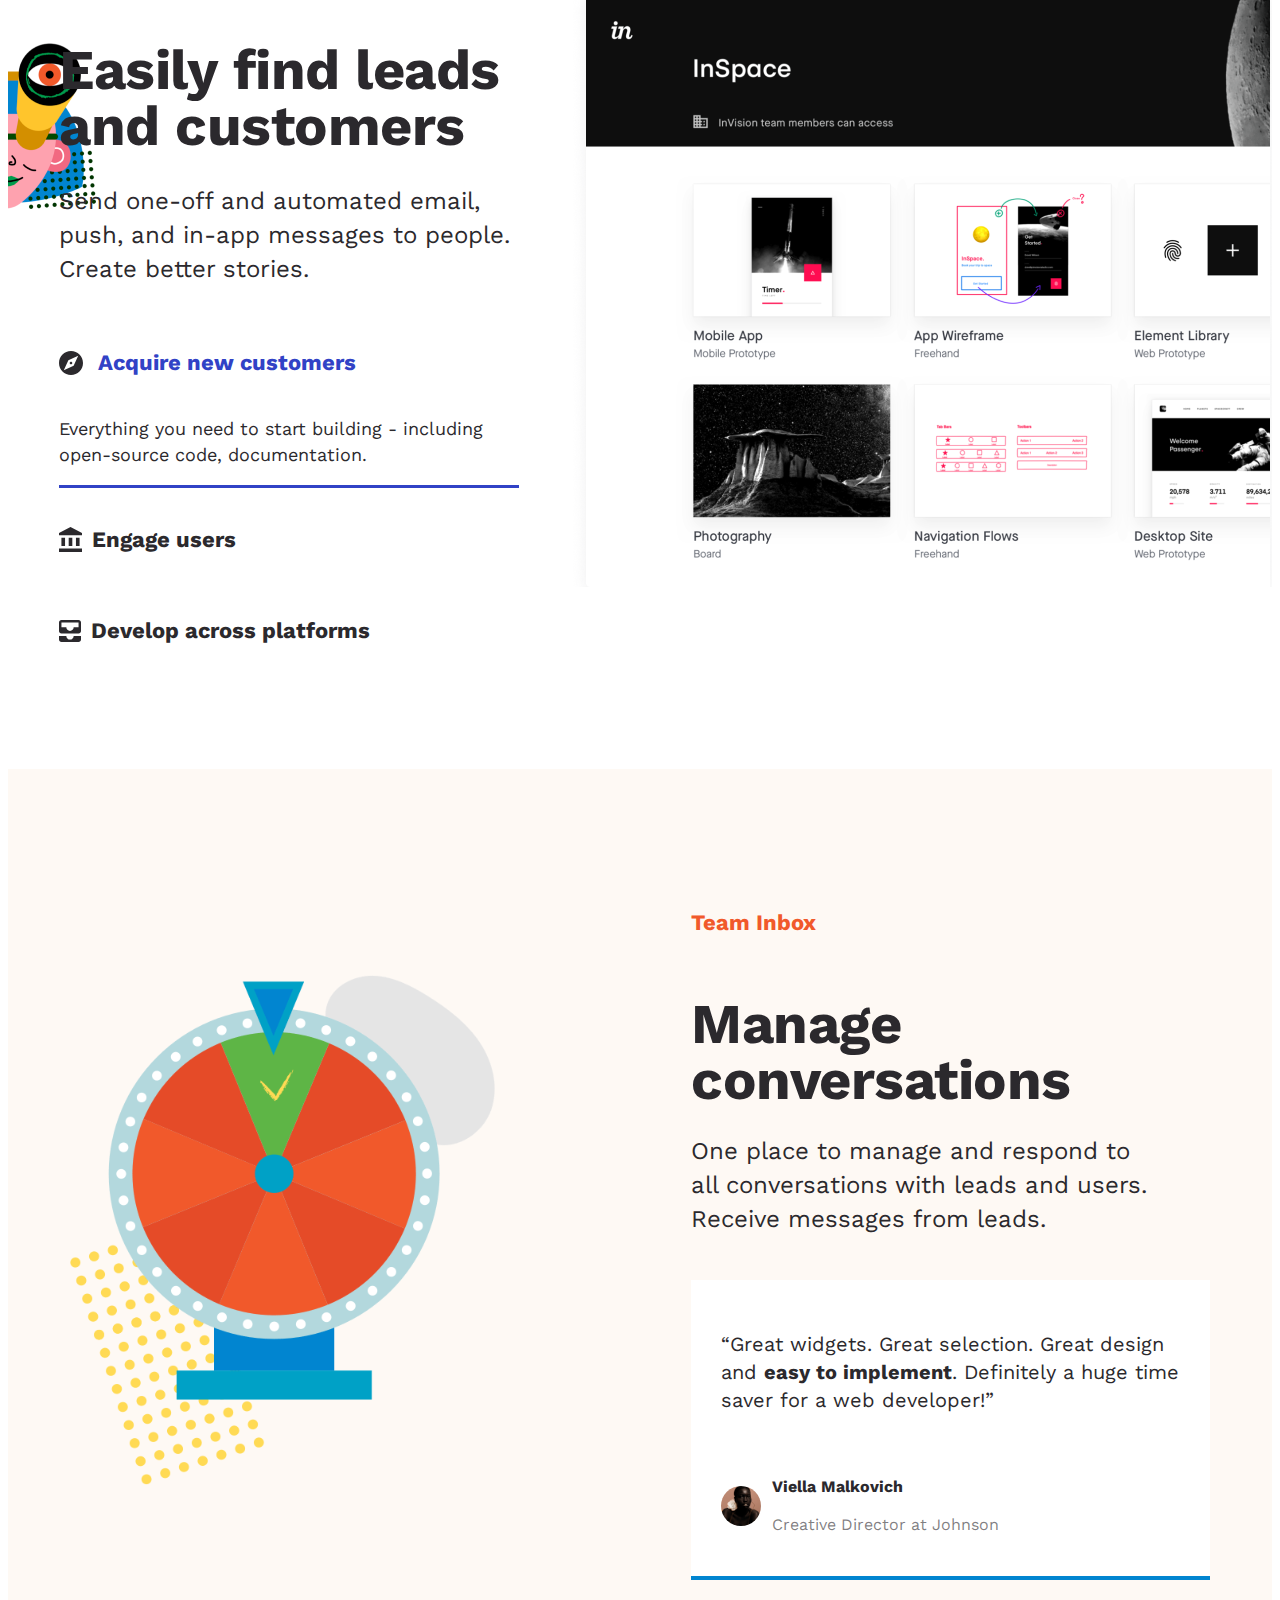
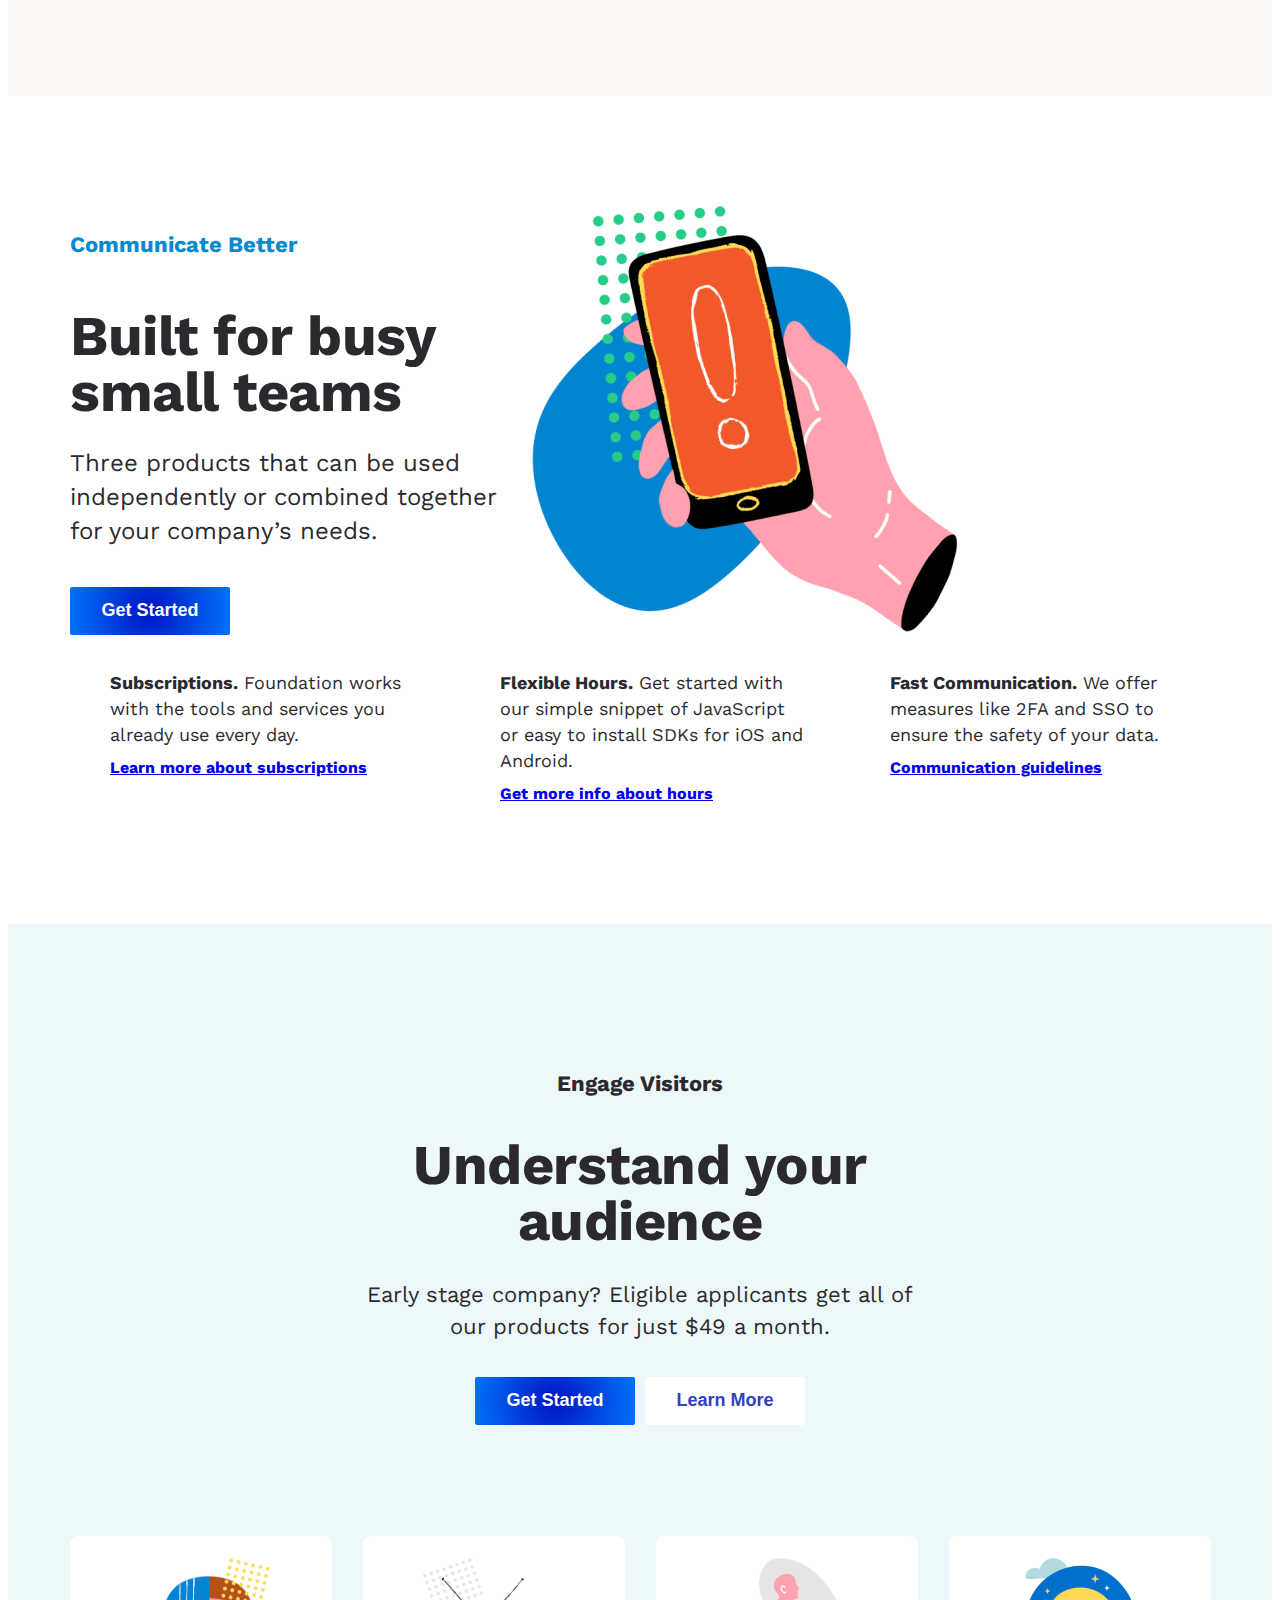
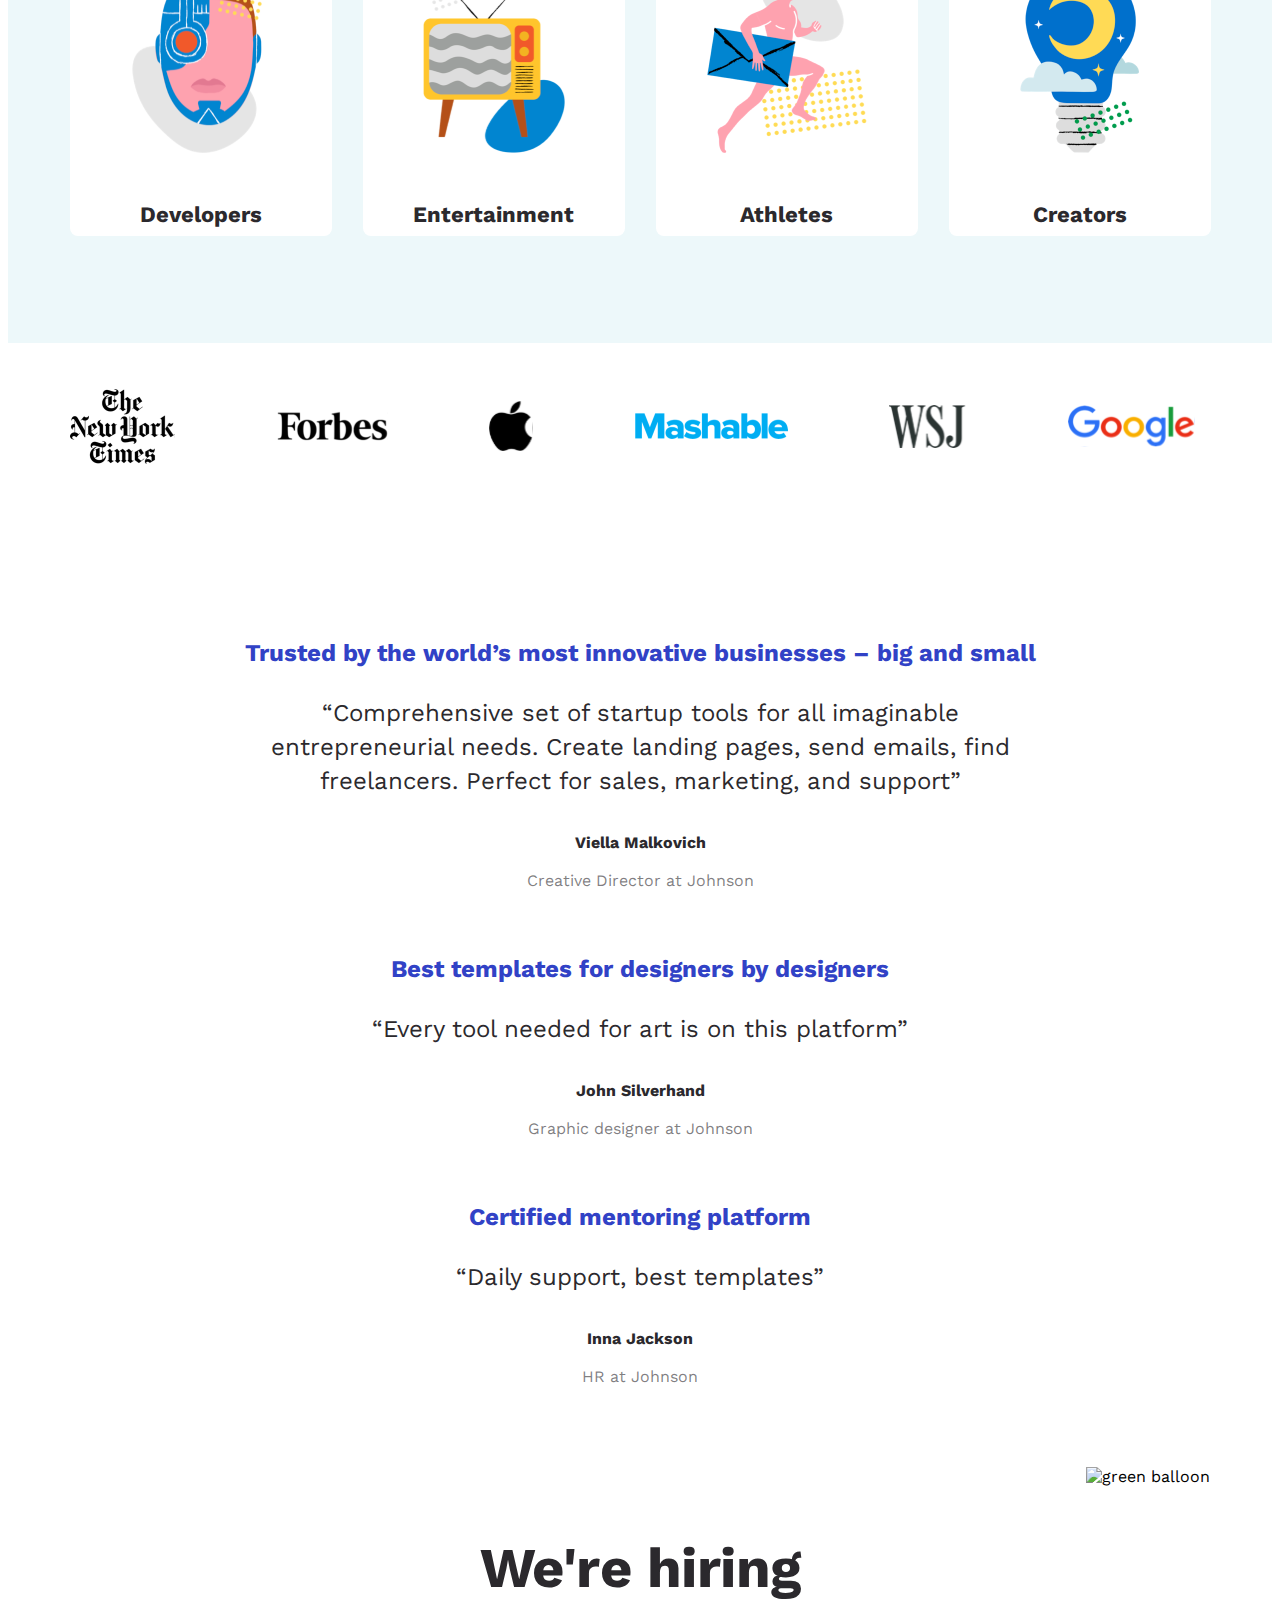
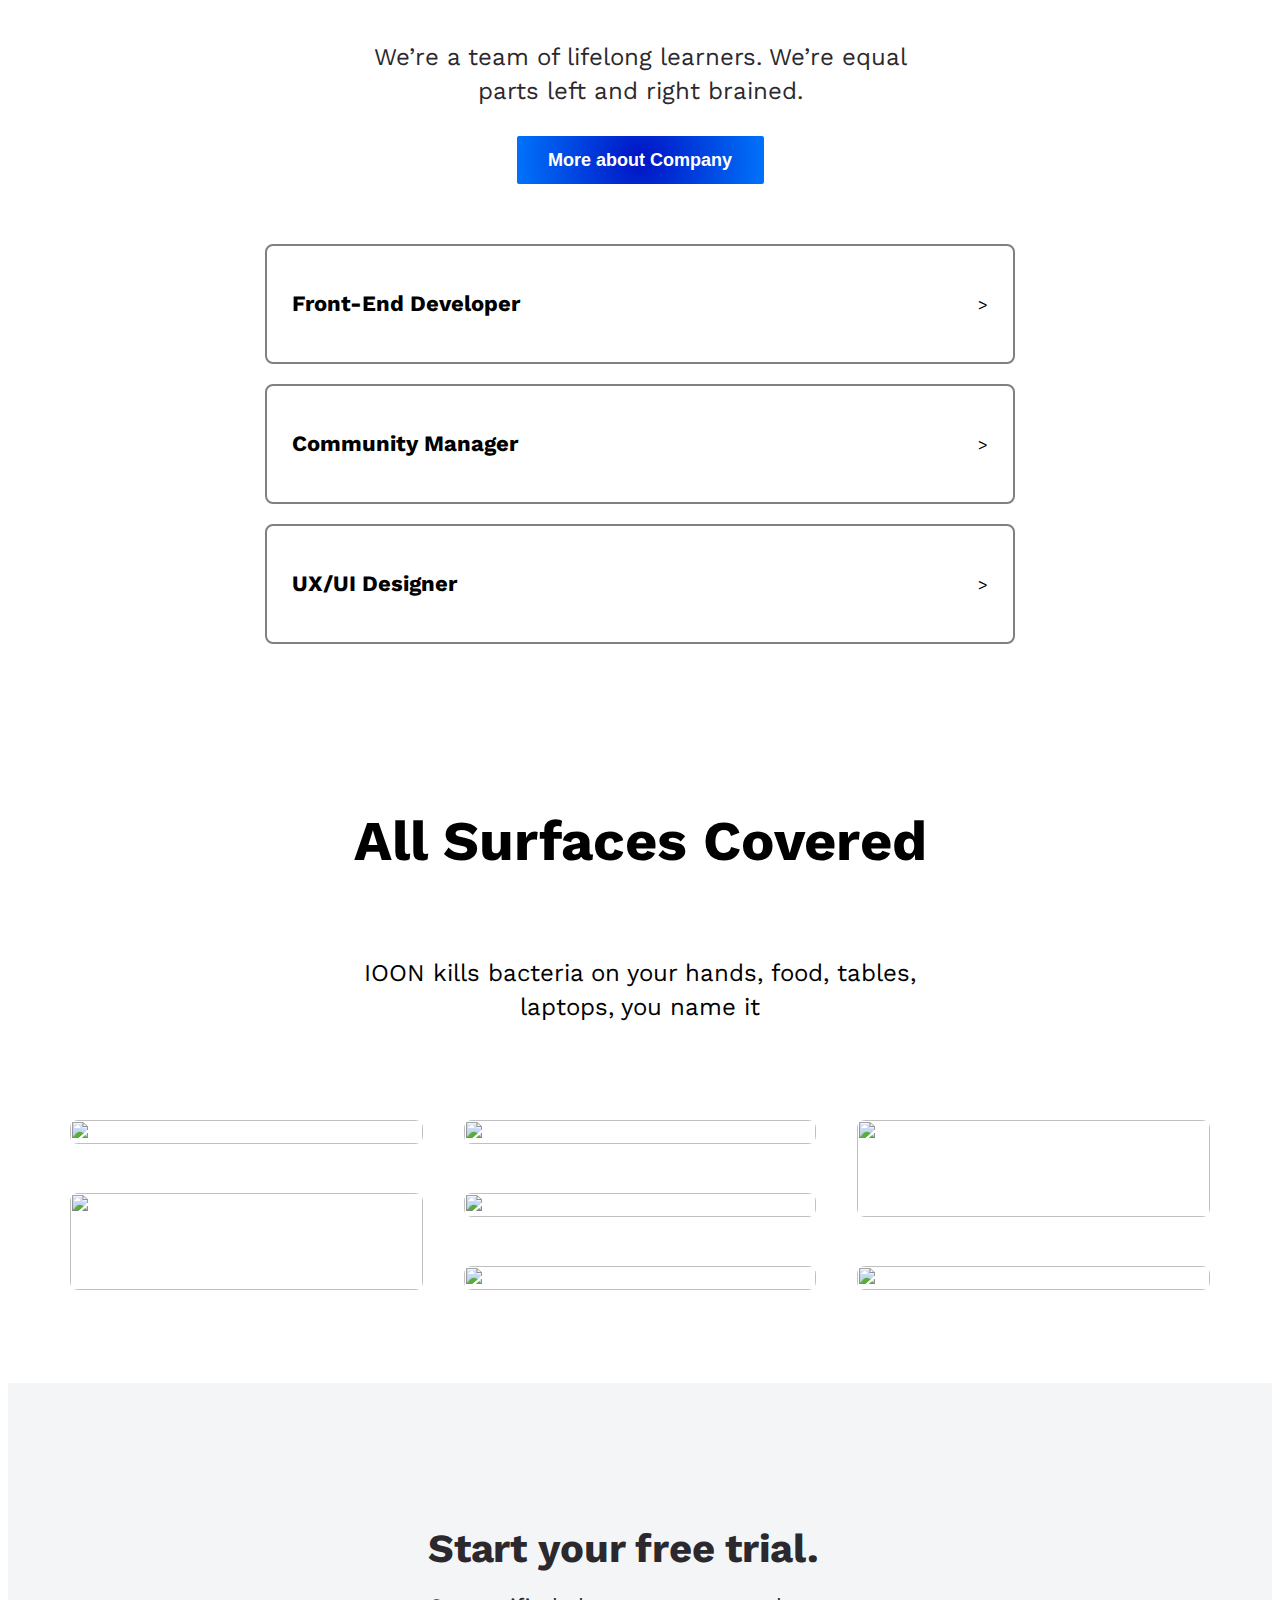
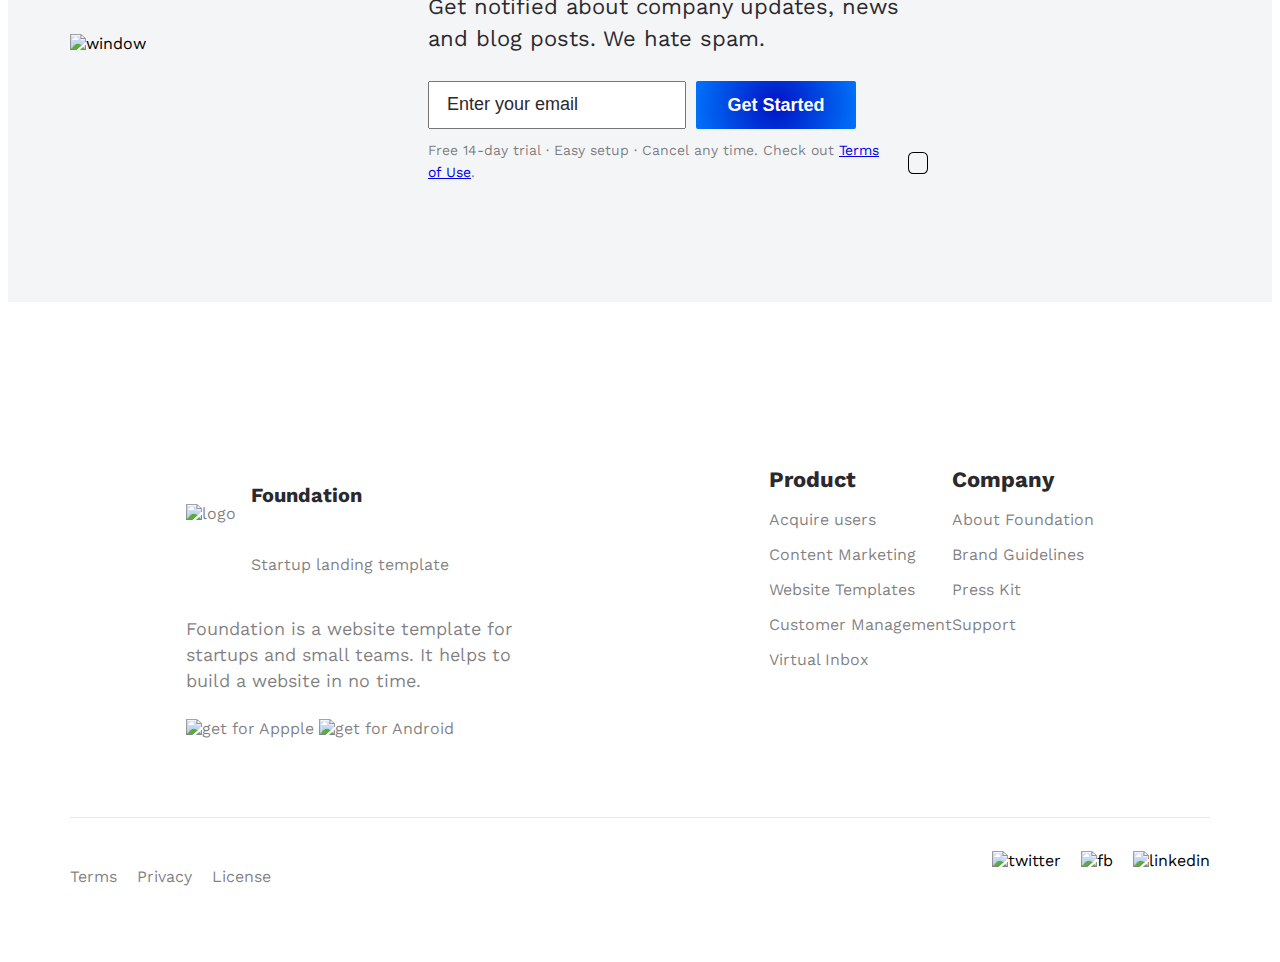
==== commit 5ffc44c5: "Add files via upload" ====
--- a/index.html
+++ b/index.html
@@ -8,7 +8,9 @@
     <link rel="preconnect" href="https://fonts.gstatic.com" crossorigin> 
     <link href="https://fonts.googleapis.com/css2?family=Work+Sans:wght@300;400;700;900&display=swap" rel="stylesheet">
     <link rel="stylesheet" href="https://cdnjs.cloudflare.com/ajax/libs/meyer-reset/2.0/reset.min.css" integrity="sha512-NmLkDIU1C/C88wi324HBc+S2kLhi08PN5GDeUVVVC/BVt/9Izdsc9SVeVfA1UZbY3sHUlDSyRXhCzHfr6hmPPw==" crossorigin="anonymous" referrerpolicy="no-referrer" />
+    <link rel="stylesheet" href="https://cdnjs.cloudflare.com/ajax/libs/bxslider/4.2.15/jquery.bxslider.css">
     <link rel="stylesheet" href="./style/style.css">
+    <link rel="stylesheet" href="./style/carusel.css">
     <title>Document</title>
 </head>
 <body>
@@ -26,7 +28,7 @@
                 </div>
             </div>
             <div class="menu">
-                <input checked type="checkbox" class="checkbox">
+                <input type="checkbox" class="checkbox">
                 <div class="check-wrapper">
                     <div class="check"></div>
                     <div class="check"></div>
@@ -37,7 +39,7 @@
                         <li><a class="header_link header_link1" href="#">Home</a></li>
                         <li><a class="header_link header_link2" href="#">Stories</a></li>
                     </ul>
-                    <button class="button">
+                    <button id="open-modal" class="button">
                         Get Started
                     </button>
                 </div>
@@ -63,7 +65,7 @@
                 </div>
             </div>
             <div>
-                <img src="./png/main/ouch.png" alt="main img">
+                <img src="./png/main/ouch.png" alt="main img" style="max-width: 100%;">
             </div>
         </div>
     </section>
@@ -158,6 +160,9 @@
             </div>
         </div>
     </section>
+    <section class="about">
+
+    </section>
     <section class="communicate">
         <div class="container communicate1">
             <div class="communicate-flex">
@@ -251,7 +256,7 @@
             <li class="logo_grid-item"><a href="https://www.google.com"><img src="./png/logotypes/google.svg" alt="google"></a></li>
         </ul>
     </section>
-    <section class="trust">
+    <!-- <section class="trust">
         <div class="container">
             <div class="trust_text">
                <h5 class="trust_pretitle trust_pretitle-blue">
@@ -273,12 +278,70 @@
                     <div class="trust_rounds-item"></div>
                     <div class="trust_rounds-item"></div>
                 </div>
-            </div>
-           <!-- <div class="trust-img">
-            <img src="./png/trust/ouch.png" alt="green balloon">
-           </div> -->
-        </div>
-    </section>
+        </div>
+    </section> -->
+    <section class="container trusted">
+        <div class="carusel">
+            <div class="carusel_1">
+                <div class="trust_text">
+                    <h5 class="trust_pretitle trust_pretitle-blue">
+                     Trusted by the world’s most innovative businesses – big and small
+                     </h5> 
+                     <p class="trust_p">
+                         “Comprehensive set of startup tools for all imaginable entrepreneurial needs. Create landing pages, send emails, find freelancers. Perfect for sales, marketing, and support”
+                     </p> 
+                     <div>
+                         <p class="inbox_name">
+                             Viella Malkovich
+                         </p>
+                         <p class="inbox_position">
+                             Creative Director at Johnson
+                         </p>
+                     </div>
+                 </div>
+            </div>
+            <div class="carusel_2">
+                <div class="trust_text">
+                    <h5 class="trust_pretitle trust_pretitle-blue">
+                     Best templates for designers by designers
+                     </h5> 
+                     <p class="trust_p">
+                         “Every tool needed for art is on this platform”
+                     </p> 
+                     <div>
+                         <p class="inbox_name">
+                             John Silverhand
+                         </p>
+                         <p class="inbox_position">
+                             Graphic designer at Johnson
+                         </p>
+                     </div>
+                 </div>
+            </div>
+            <div class="carusel_3">
+                <div class="trust_text">
+                    <h5 class="trust_pretitle trust_pretitle-blue">
+                     Certified mentoring platform
+                     </h5> 
+                     <p class="trust_p">
+                         “Daily support, best templates”
+                     </p> 
+                     <div>
+                         <p class="inbox_name">
+                             Inna Jackson
+                         </p>
+                         <p class="inbox_position">
+                             HR at Johnson
+                         </p>
+                     </div>
+                 </div>
+            </div>
+        </div>
+    </div>
+    <div class="trust-img">
+     <img src="./png/trust/ouch.png" alt="green balloon" style="max-width: 100%;">
+    </div> 
+    </section> 
         <div class="hiring">
             <div class="hiring_texts">
                 <h4 class="hiring_title">We're hiring</h4>
@@ -287,32 +350,32 @@
                     More about Company
                 </button>
             </div>
-            <div>
-                <div class="about-items change-color">
+            <div class="about-wrapper">
+                <div class="about-items">
                     <div class="flex">
                         <p class="about-pretitle">Front-End Developer</p>
                         <p class="about-icon">></p>
                     </div>
                     <p class="about-text">
-                        Lorem ipsum dolor, sit amet consectetur adipisicing elit. Hic alias magni ex tempore deleniti possimus.
-                    </p>
-                </div>
-                <div class="about-items change-color">
+                        Everything you need to start building – including open-source code, documentation.
+                    </p>
+                </div>
+                <div class="about-items">
                     <div class="flex">
-                        <p class="about-pretitle">Front-End Developer</p>
+                        <p class="about-pretitle">Community Manager</p>
                         <p class="about-icon">></p>
                     </div>
                     <p class="about-text">
-                        Lorem ipsum dolor, sit amet consectetur adipisicing elit. Hic alias magni ex tempore deleniti possimus.
-                    </p>
-                </div>
-                <div class="about-items change-color">
+                        Everything you need to start building – including open-source code, documentation.
+                    </p>
+                </div>
+                <div class="about-items">
                     <div class="flex">
-                        <p class="about-pretitle">Front-End Developer</p>
+                        <p class="about-pretitle">UX/UI Designer</p>
                         <p class="about-icon">></p>
                     </div>
                     <p class="about-text">
-                        Lorem ipsum dolor, sit amet consectetur adipisicing elit. Hic alias magni ex tempore deleniti possimus.
+                        Everything you need to start building – including open-source code, documentation.
                     </p>
                 </div>
             </div>
@@ -365,7 +428,8 @@
         </div>
     </section>
     <footer class="foundation_footer container">
-        <div class="foundation_footer-padding foundation_footer-tpl">
+        <div class="foundation_footer-flex">        
+            <div class="foundation_footer-padding foundation_footer-tpl">
             <div class="footer-flex">
                 <div class="logo flex_logo">
                     <img src="./png/footer/Icon.svg" alt="logo">
@@ -386,9 +450,8 @@
                     <img src="./png/footer/Google Play.svg" alt="get for Android">
                 </div>            
             </div>
-           
-        </div>
- <div class="footer_p-align">
+            </div>
+            <div class="footer_p-align">
                 <div class="footer_p1">
                     <h6>Product</h6>
                     <p>Acquire users</p>
@@ -405,9 +468,8 @@
                     <p>Support</p>
                 </div> 
             </div>
-            
-        <div class="foundation_break"></div>
-
+        </div>
+        <div class="foundation_break"></div>    
         <div class="foundation_footer-contacts">
             <div class="foundation_footer-tpl foundation_footer-tpl-1090 ">
                 <p>Terms</p>
@@ -421,7 +483,20 @@
             </div>
         </div>
     </footer>
+    <div class="modal-overlay">
+        <div class="modal">
+            <p>
+                Lorem ipsum dolor sit amet consectetur adipisicing elit. Eius consectetur iste mollitia nulla facere ut quos dolorem voluptas alias vitae!
+            </p>
+            <p class="close">
+                x
+            </p>
+        </div>
+    </div>
     <script src="https://cdnjs.cloudflare.com/ajax/libs/jquery/3.6.0/jquery.min.js" integrity="sha512-894YE6QWD5I59HgZOGReFYm4dnWc1Qt5NtvYSaNcOP+u1T9qYdvdihz0PPSiiqn/+/3e7Jo4EaG7TubfWGUrMQ==" crossorigin="anonymous" referrerpolicy="no-referrer"></script>
+    <script src="https://cdnjs.cloudflare.com/ajax/libs/bxslider/4.2.15/jquery.bxslider.min.js"></script>
+    <script src="./script/slider.js"></script>
     <script src="./script/script.js"></script>
+    <script src="./script/modal.js"></script>
 </body>
 </html>--- a/style/style.css
+++ b/style/style.css
@@ -148,8 +148,9 @@
 }
 
 .button:hover{
+    transform: scale(1.1);
     cursor: pointer;
-    transition: 500ms;
+    transition: 700ms;
     background: #FFFFFF;
     color: #3040C4;
 }
@@ -278,6 +279,17 @@
 
 .engage_b{
 margin: 34px 0 111px;
+}
+
+.trusted{
+    padding: 62px 0 62px;
+    position: relative;
+}
+
+.trust-img{
+    position: absolute;
+    bottom: -20px;
+    right: 0;
 }
 
 .grid3{
@@ -329,6 +341,10 @@
     margin-right: 30px;
 }
 
+.about-wrapper{
+    padding: 60px 0 0;
+}
+
 .about-items{
     max-width: 750px;
     margin: 0 auto 20px;
@@ -339,14 +355,13 @@
 }
 
 .about-text{
-    margin-top: 3px;
+    margin-top: 10px;
     max-width: 410px;
     display: none;
 }
 
 .about-rotate-icon{
     transform: rotate(90deg);
-
 }
 
 .change-color{
@@ -871,10 +886,51 @@
 }
 
 
-
-
-
-
+.modal-overlay{
+    display: none;
+    position: fixed;
+    background-color: rgba(0, 0, 0, 0.3);
+    top: 0;
+    left: 0;
+    right: 0;
+    bottom: 0;
+    z-index: 99;
+}
+
+.modal{
+    position: absolute;
+    max-width: 550px;
+    text-align-last: center;
+    background-color: #fff;
+    padding: 50px 30px;
+    box-sizing: border-box;
+    border-radius: 20px;
+    top: 50%;
+    left: 50%;
+    transform: translate(-50%, -50%);
+}
+
+.close{
+    position: absolute;
+    top: 20px;
+    right: 40px;
+    cursor: pointer;
+}
+
+.foundation_footer-flex, .footer_p-align{
+    display: flex;
+    flex-direction: row;
+    align-items: center;
+    justify-content: space-around;
+}
+
+.footer_p-align{
+    align-items: flex-start;
+}
+
+.footer_p-align p{
+    color:  rgba(43, 41, 45, 0.6);
+}
 
 
 
@@ -898,6 +954,22 @@
 }
 
 @media screen and (max-width: 1090px){
+
+    .header_link1:hover::before{
+        content: '';
+    }
+    
+    .header_link2:hover::after{
+        content: '';
+    }
+
+    .foundation_footer-flex{
+        flex-direction: column;
+    }
+
+    .footer_p-align{
+        flex-direction: column;
+    }
 
     .communicate_info-flex{
         flex-direction: column;
@@ -916,6 +988,8 @@
 
     .checkbox, .check-wrapper{
         display: block;
+        width: 40px;
+        height: 40px;
     }
 
     .menu-all{
@@ -927,13 +1001,13 @@
     }
 
     .check{
-        transition: 300ms;
+        transition: 700ms;
     }
 
     .checkbox{
         position: absolute;
-        width: 30px;
-        height: 30px;
+        width: 40px;
+        height: 40px;
         margin: 0;
         top: 0;
         right: 0;
@@ -947,30 +1021,62 @@
     }
 
     .checkbox:checked ~ .check-wrapper > .check:first-of-type{
-        transform: rotate(45deg) translate(13px, 8px);
-        transform-origin: bottom left;
+        transform: rotate(45deg) translate(-50%, -50%);
+        top: 21px;
+        left: 8px;
+        position: absolute;
+    }
+
+
+    .checkbox:checked ~ .check-wrapper > .check:last-of-type{
+        transform: rotate(-45deg) translate(-50%, -50%);
+        top: 0;
+        right: 0;
+        position: absolute;
     }
 
     .checkbox:checked ~ .check-wrapper > .check:nth-of-type(2){
         opacity: 0;
     }
 
-    .checkbox:checked ~ .check-wrapper > .check:last-of-type{
-        transform: rotate(-45deg) translate(2px, 3px);
-        transform-origin: bottom right;
-    }
-
     .checkbox:checked ~ .menu-all{
         display: block;
-        position: fixed;
+        position: absolute;
         background-color: white;
-        top: 0;
-        left: 0;
-        bottom: 0;
-        right: 0;
+        margin-top: 10px;
+        top: -70%;
+        right: -60%;
         text-align: center;
-        padding-top: 40px;
+        padding: 30px;
         z-index: 3;
+        border-radius: 5px;
+
+        display: flex;
+        flex-direction: column;
+        justify-content: center;
+        transition: 300ms;
+    }
+
+    .menu-all a{
+        font-size: 40px;
+        line-height: 78px;  
+        letter-spacing: -0.5px;
+        text-align: center;
+    }
+
+    .menu-all a:hover{
+        font-weight: bold;  
+    }
+
+    .menu-all ul{
+        margin: 0 auto; 
+    }
+
+    .menu-all .button{
+        width: 350px;
+        height: 100px;
+        font-size: 30px;
+        font-weight: bold;
     }
 
     .flex_menu{
@@ -1195,6 +1301,10 @@
         font-size: 28px;
     }
 
+    .footer_p1{
+        margin-right: 90px;
+    }
+
     .foundation_break{
         display: none;
     }
@@ -1230,6 +1340,12 @@
         flex-direction: column;
     }
 
+    .trust-img{
+        position: relative;
+        max-width: 250px;
+        margin: 0 auto;
+        
+    }
 }
 
 @media screen and (max-width: 800px){
@@ -1257,73 +1373,16 @@
         padding: 0 0 50px;
     }
 
-
-
-
-
-
-
-
-    .checkbox, .check-wrapper{
-        display: block;
-    }
-
     .menu-all{
         display: none;
     }
 
-    .menu{
-        position: relative;
-    }
-
-    .check{
-        transition: 300ms;
-    }
-
     .checkbox{
         position: absolute;
-        width: 30px;
-        height: 30px;
         margin: 0;
         top: 0;
         right: 0;
         opacity: 0;
-        z-index: 2;
-    }
-
-    .check-wrapper{
-        position: relative;
-        z-index: 1;
-    }
-
-    .checkbox:checked ~ .check-wrapper > .check:first-of-type{
-        transform: rotate(45deg) translate(13px, 8px);
-        transform-origin: bottom left;
-    }
-
-    .checkbox:checked ~ .check-wrapper > .check:nth-of-type(2){
-        opacity: 0;
-    }
-
-    .checkbox:checked ~ .check-wrapper > .check:last-of-type{
-        transform: rotate(-45deg) translate(2px, 3px);
-        transform-origin: bottom right;
-    }
-
-    .checkbox:checked ~ .menu-all{
-        display: block;
-        position: fixed;
-        background-color: white;
-        top: 0;
-        left: 0;
-        bottom: 1300px;
-        right: 0;
-        text-align: center;
-        padding-top: 40px;
-    }
-
-    .flex_menu{
-        flex-direction: column;
     }
 
     li{
@@ -1331,23 +1390,9 @@
         margin-bottom: 20px;
     }
 
-
-
-
-
-
-
-
-
-
-
-
-
-
-
-
-
-
+    .eye{
+        display: none;
+    }
 
     .container{
         max-width: 500px;
@@ -1371,9 +1416,7 @@
 }
 
 @media screen and (max-width: 550px){
-    .eye{
-        display: none;
-    }
+
     .container{
         max-width: 430px;
     }
@@ -1630,9 +1673,6 @@
         margin: 57px 0 112px;
     }
 
-    .communicate-text .button{
-
-    }
 
     .grid{
         grid-template-columns: 1fr;
@@ -1648,12 +1688,4 @@
         grid-column: 1/2;
         grid-row: 4/6;
     }
-
-    .grid_item:nth-child(4){
-
-    }
-}
-
-
-
-
+}
--- a/style/carusel.css
+++ b/style/carusel.css
@@ -0,0 +1,33 @@
+
+.bx-pager-item{
+    width: 10px;
+    height: 10px;
+    background-color: grey;
+    border-radius: 100%;
+}
+
+.bx-pager-item:hover{
+    background-color: rgba(49, 66, 197, 1);
+    transition: 500ms;
+}
+
+.bx-pager-link{
+    opacity: 0;
+}
+
+.bx-pager{
+    margin: 38px 0 67px;
+    display: flex;
+    flex-direction: row;
+    justify-content: space-around;
+    max-width: 50px;
+    margin: 40px auto 0;
+}
+
+.bx-wrapper{
+    box-shadow: none;
+}
+
+.bx-wrapper .bx-pager{
+    position: relative;
+}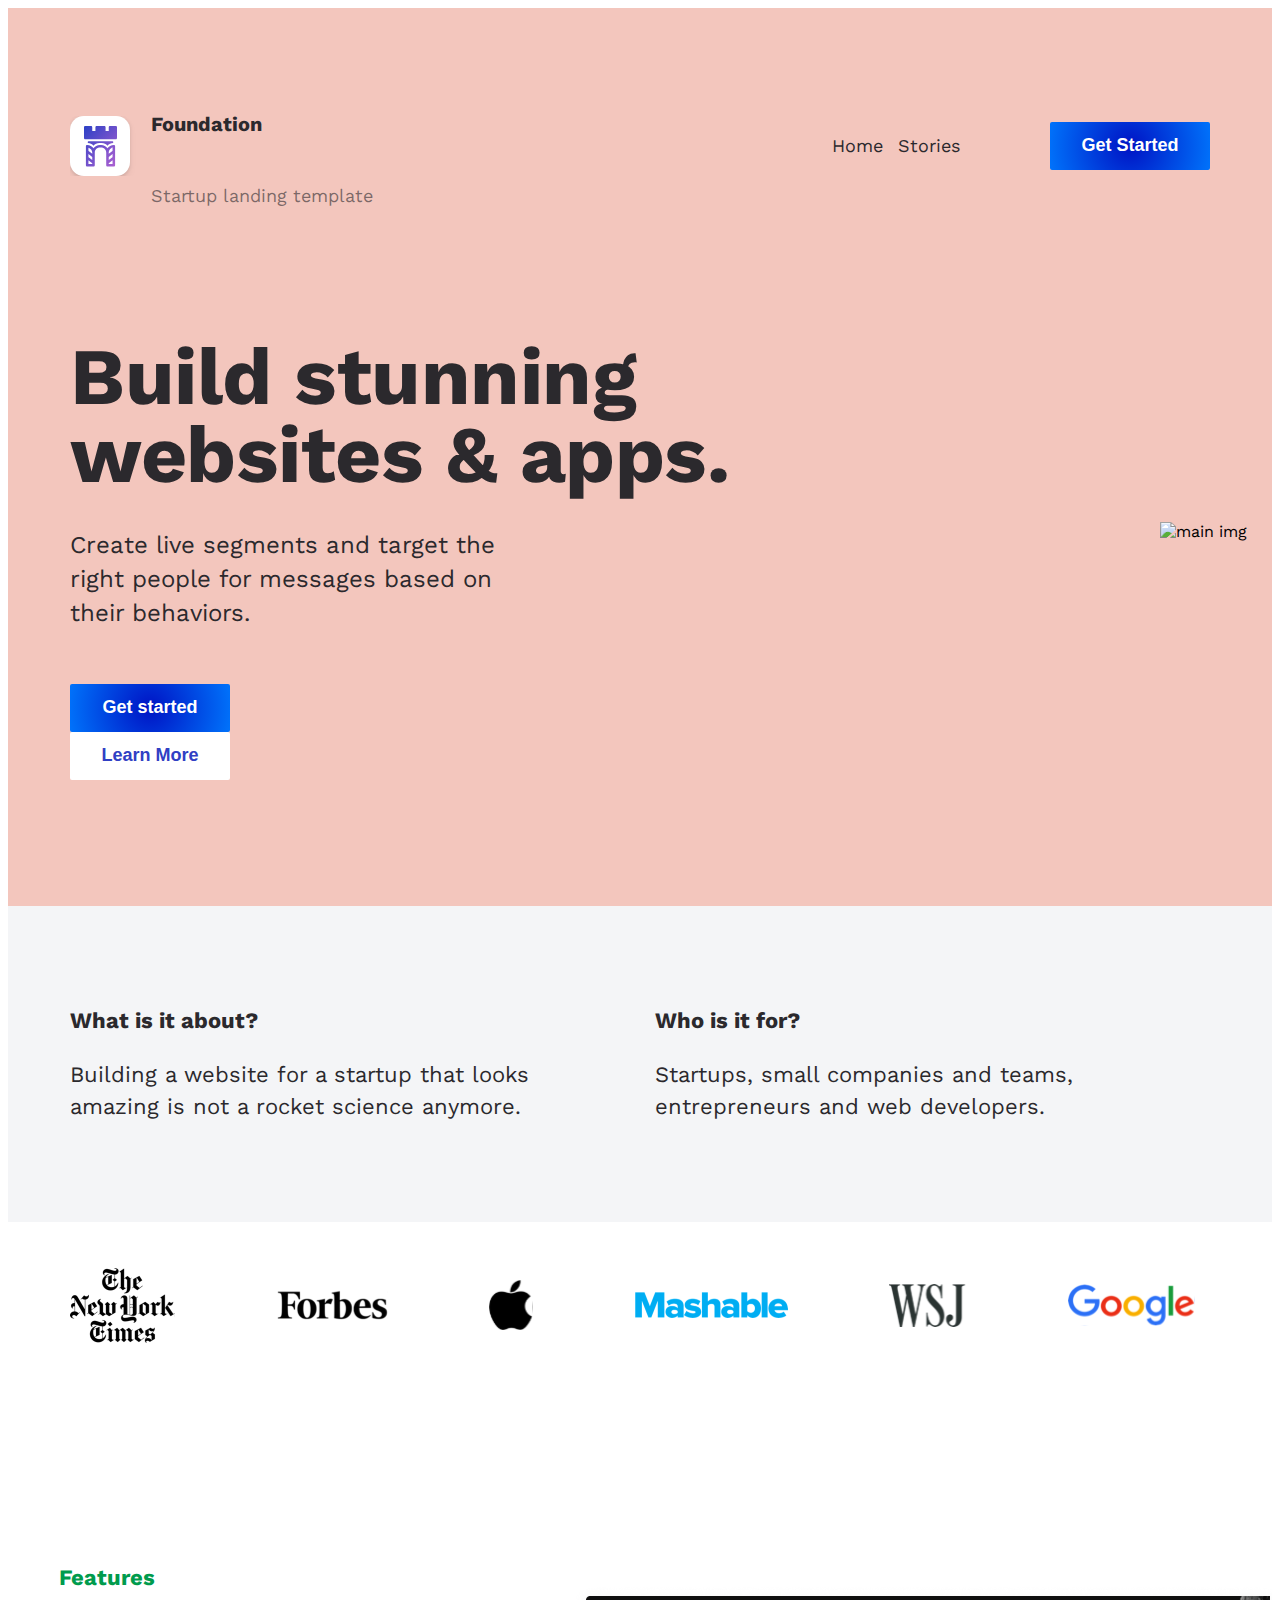
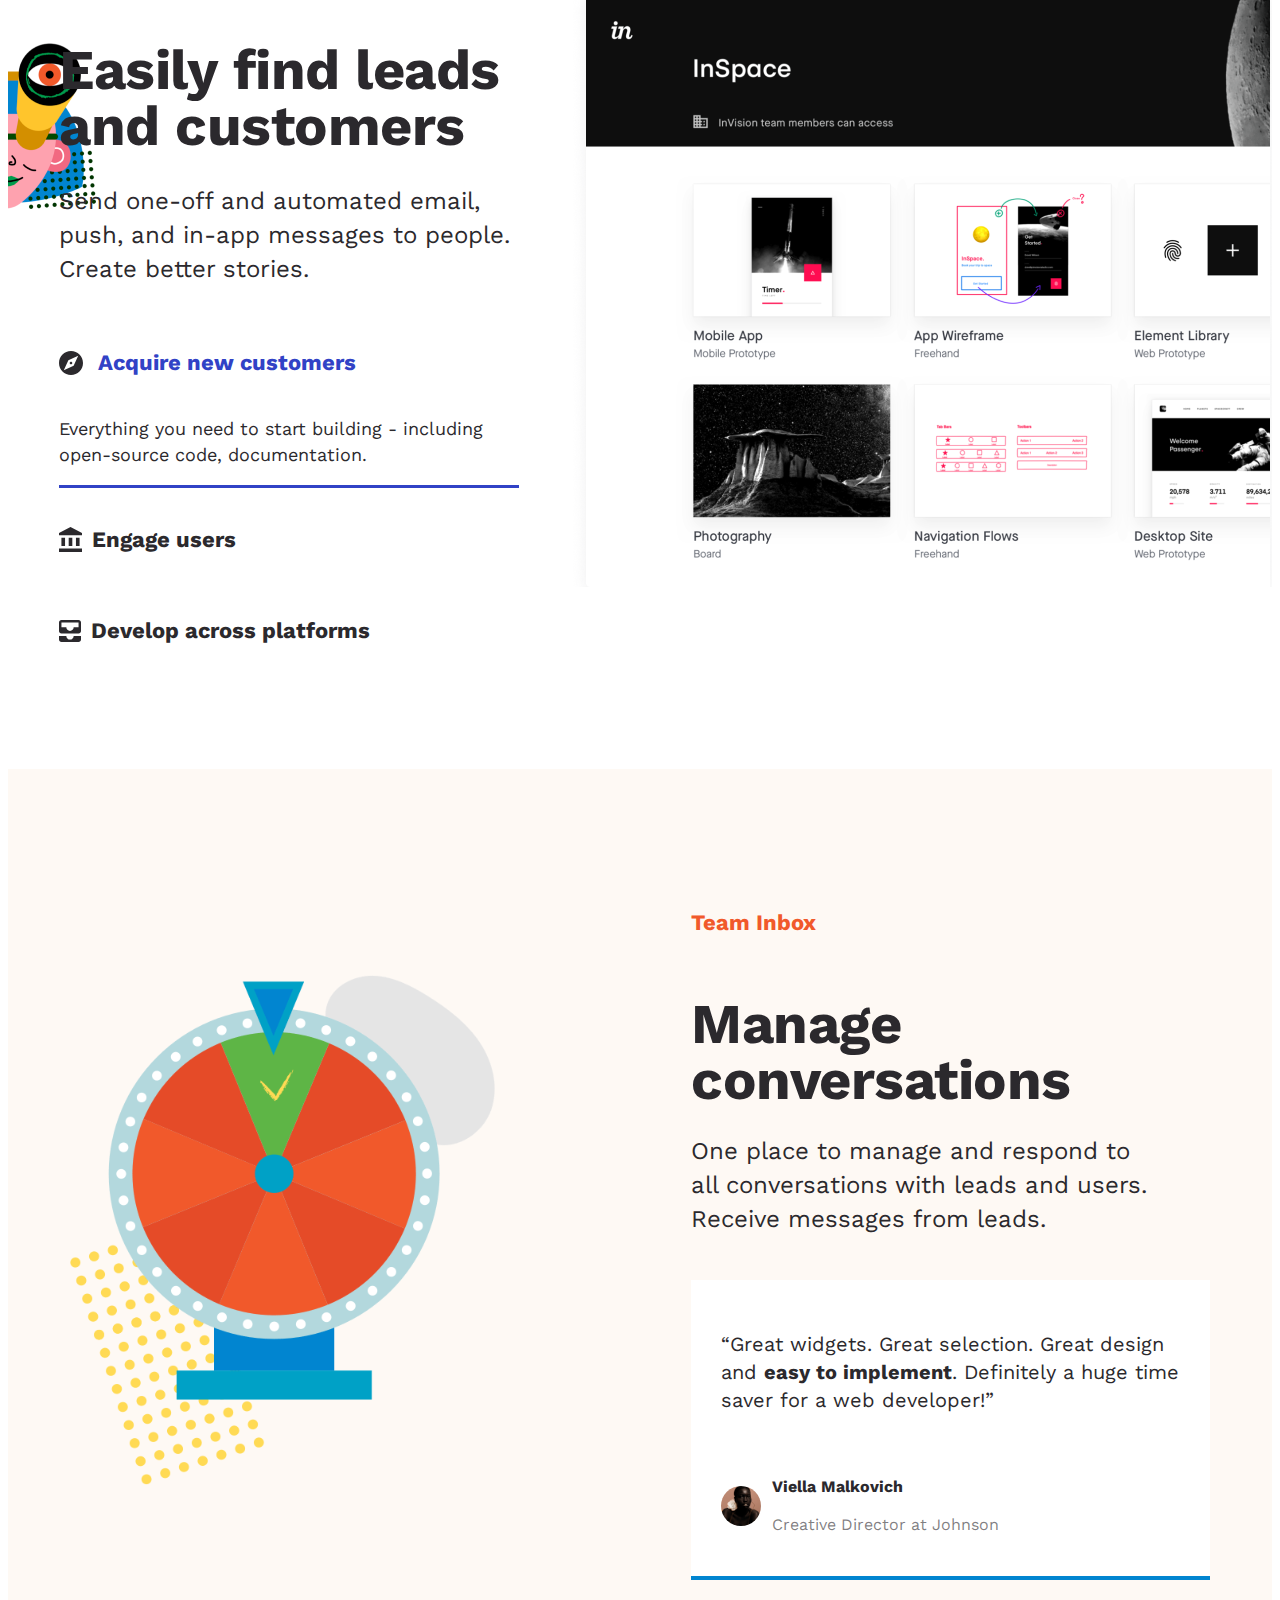
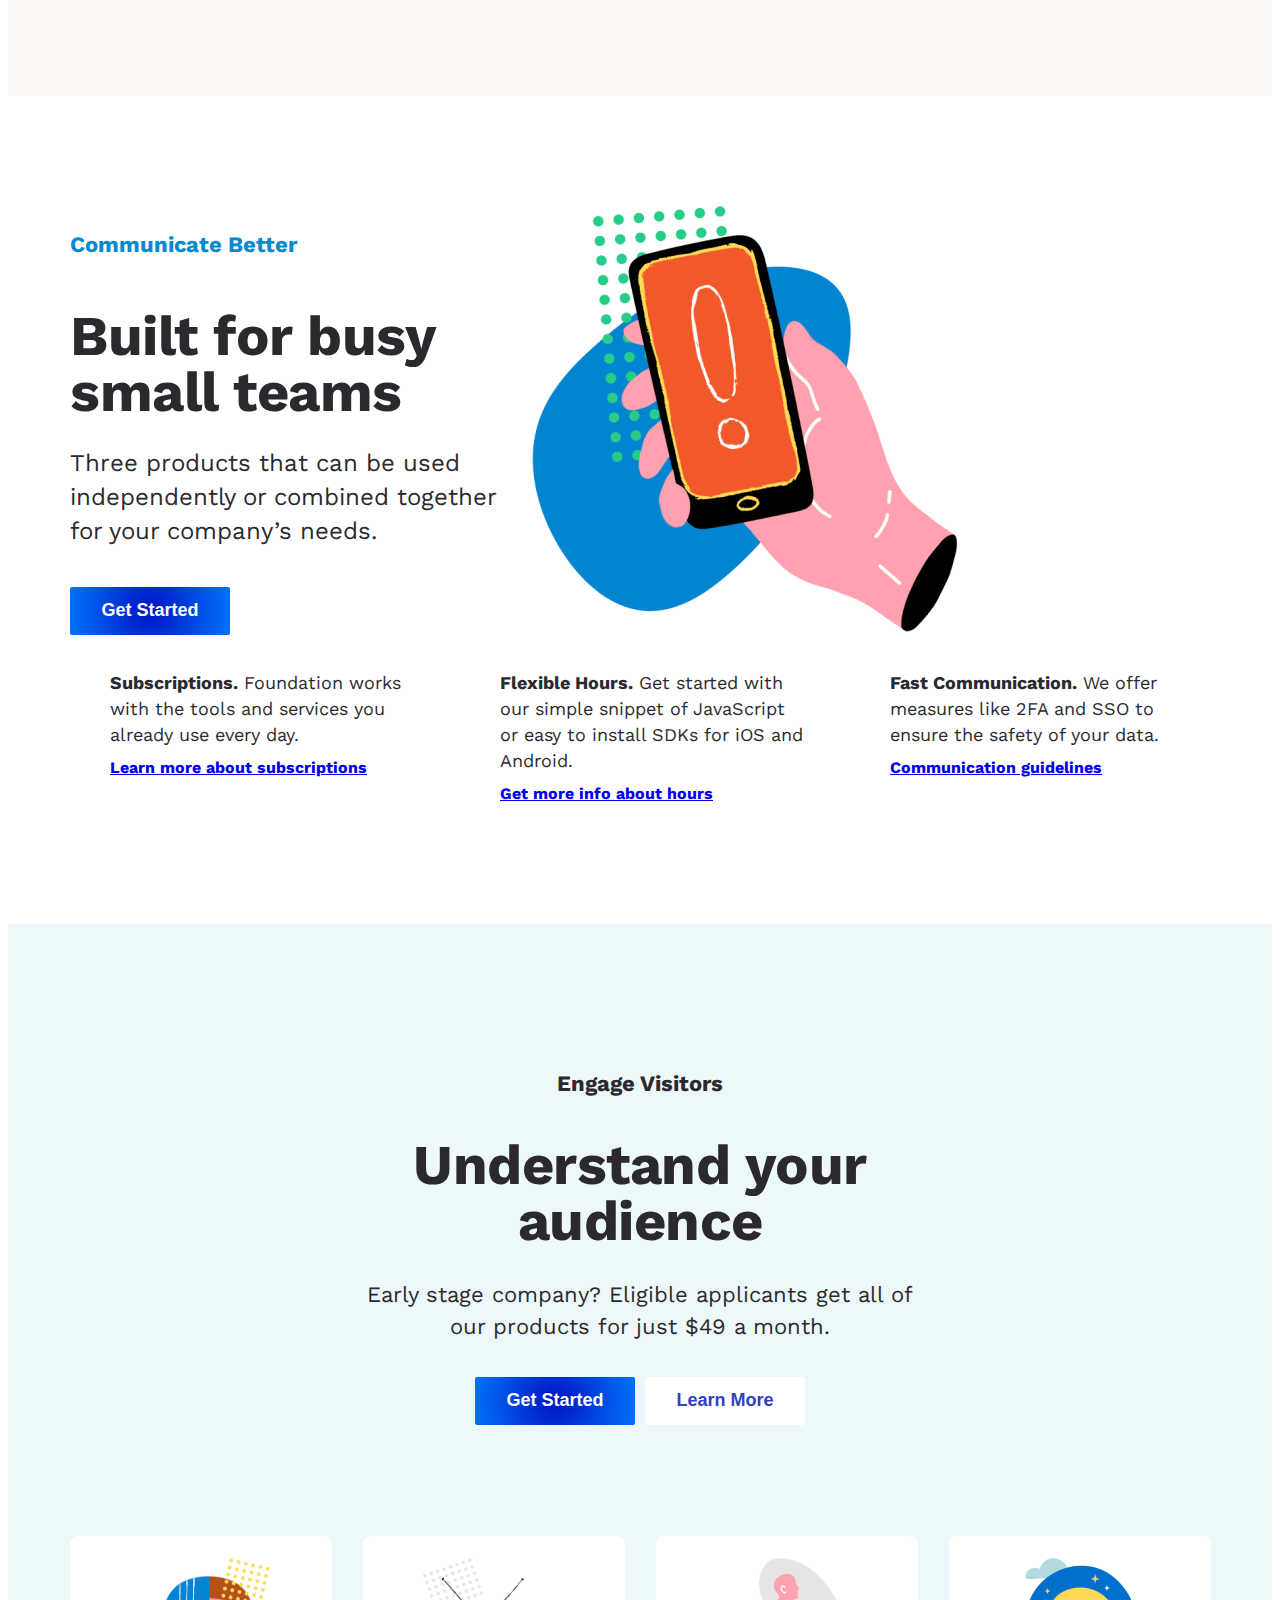
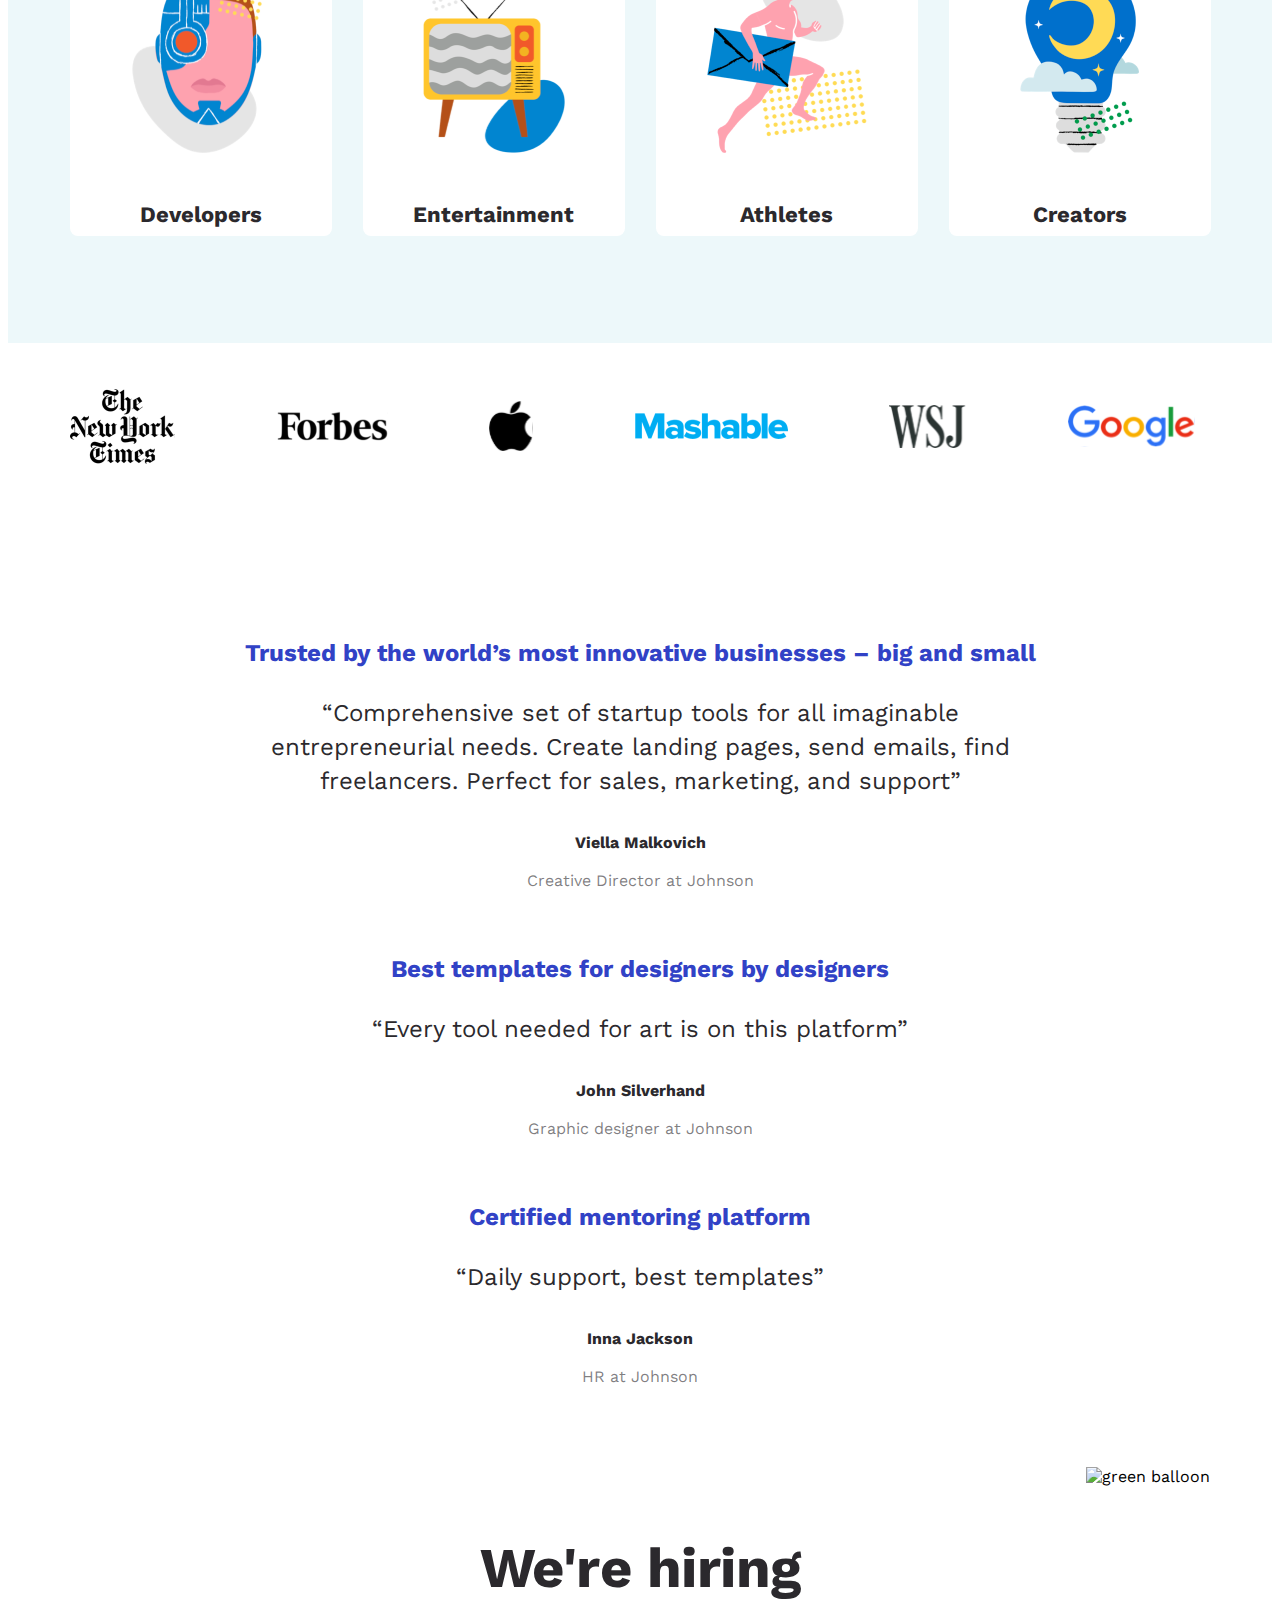
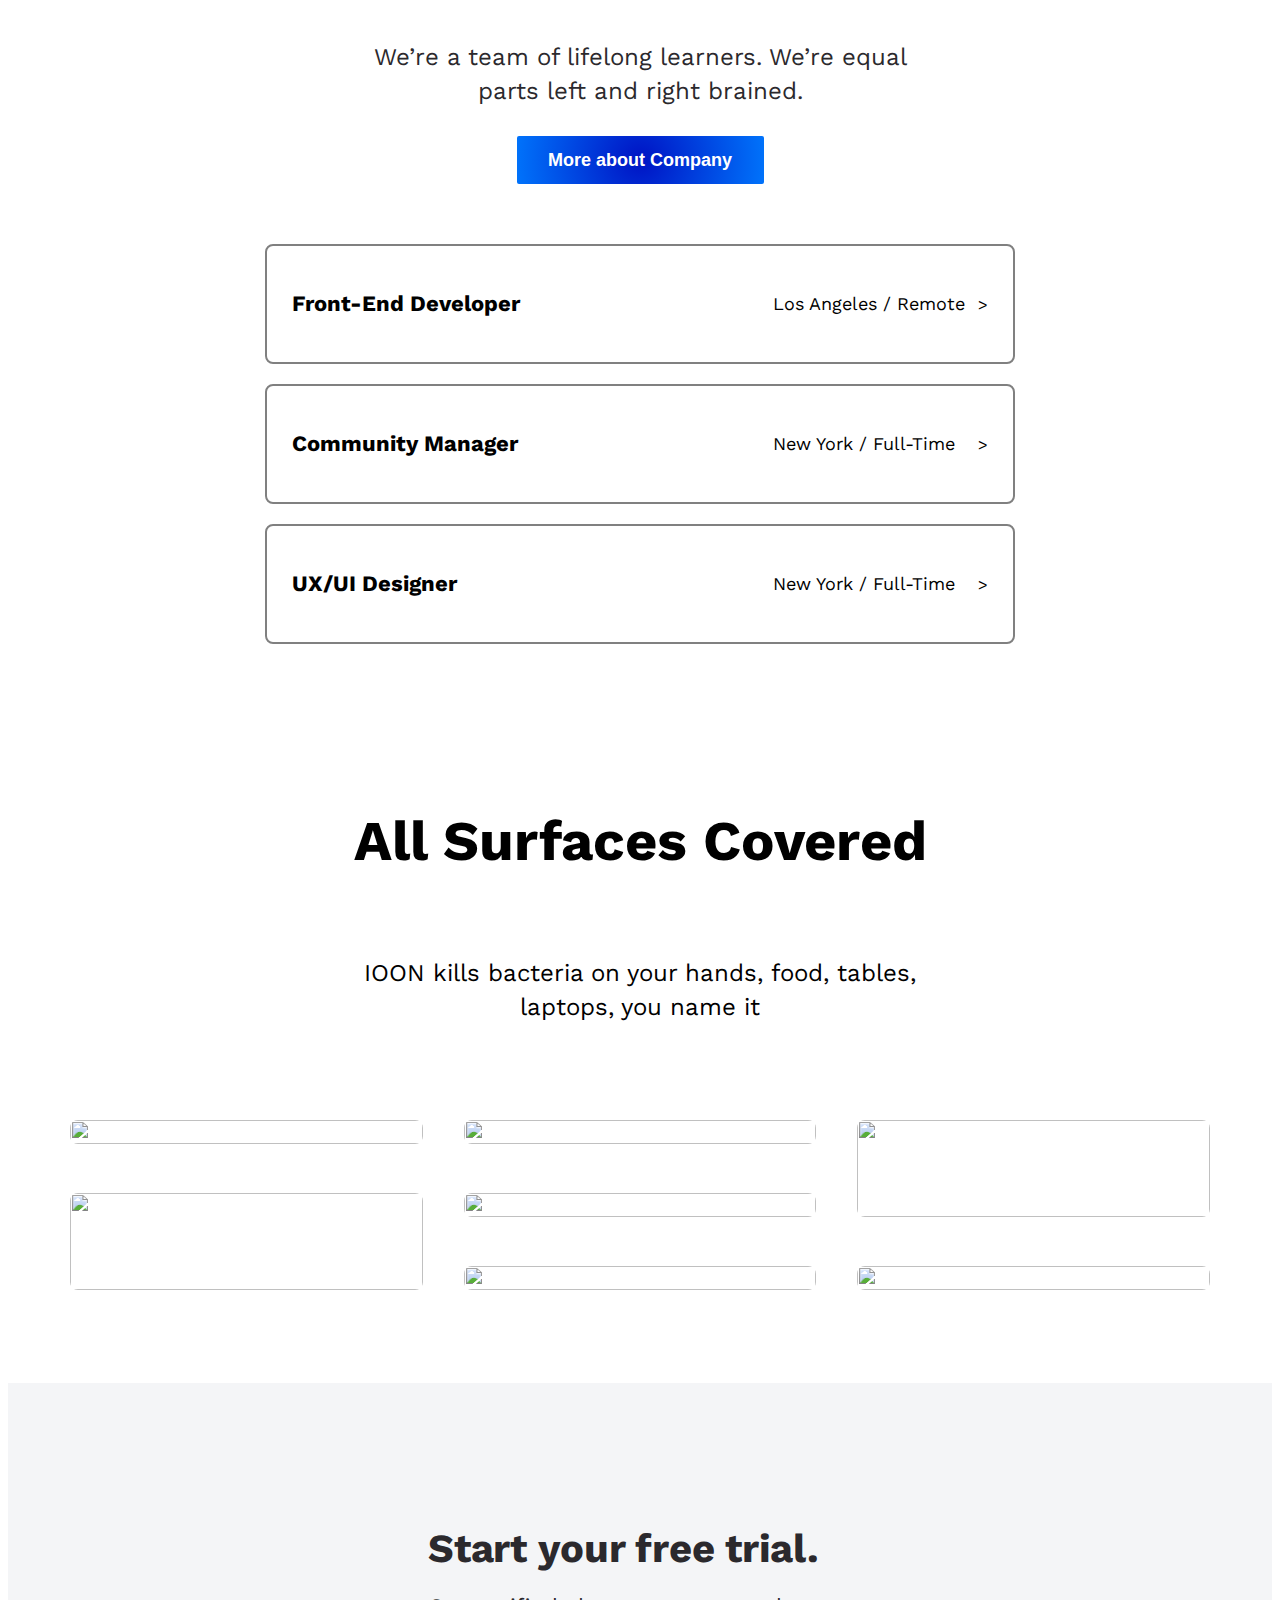
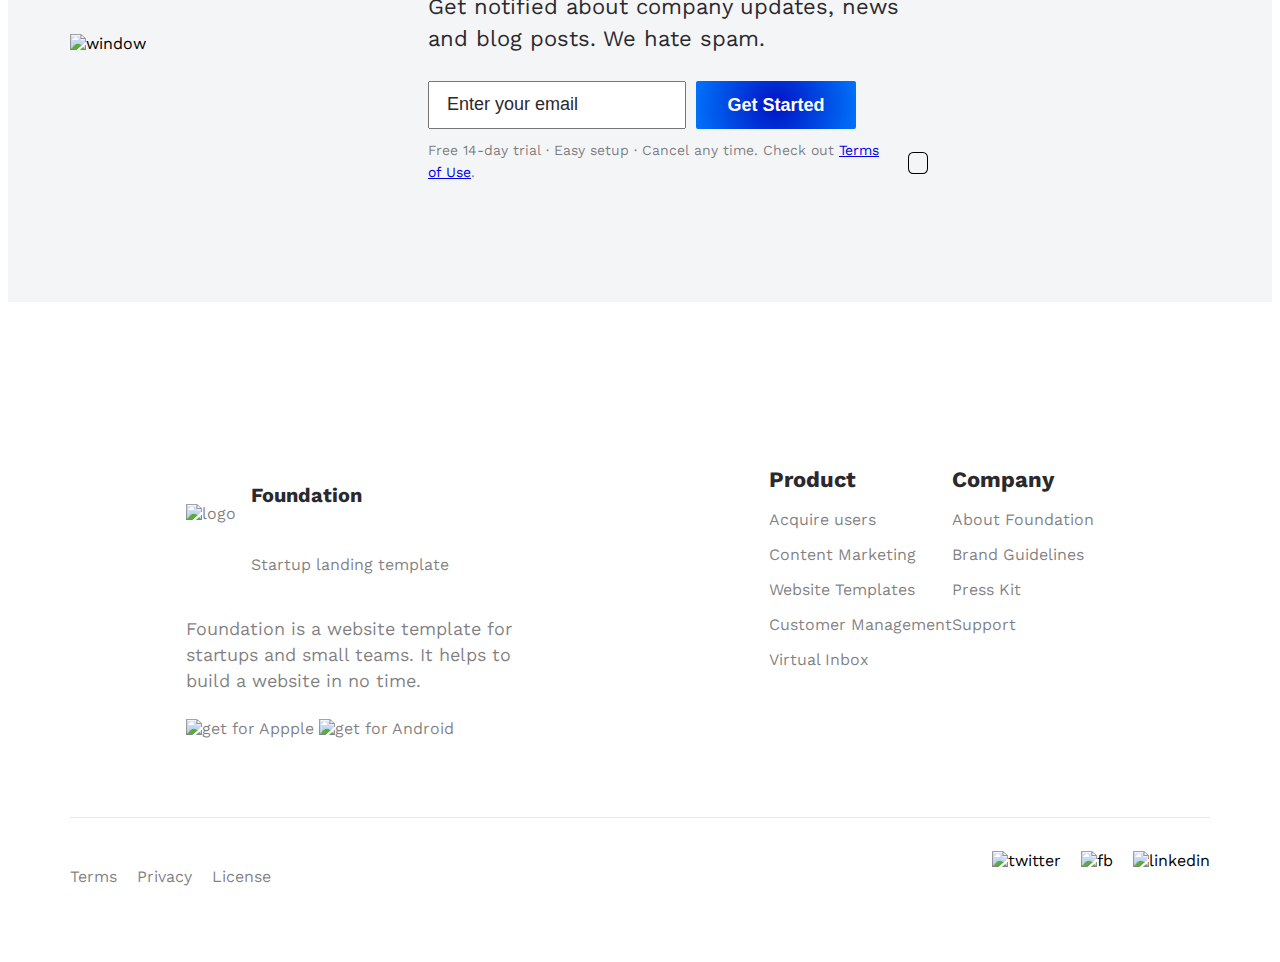
==== commit 4db2cf41: "Add files via upload" ====
--- a/index.html
+++ b/index.html
@@ -36,7 +36,7 @@
                 </div>
                 <div class="menu-all flex">
                     <ul class="flex flex_menu header_ul">
-                        <li><a class="header_link header_link1" href="#">Home</a></li>
+                        <li><a class="header_link header_link1" id="about-link" href="#">Home</a></li>
                         <li><a class="header_link header_link2" href="#">Stories</a></li>
                     </ul>
                     <button id="open-modal" class="button">
@@ -239,10 +239,22 @@
                 </button>
             </div>
             <div class="grid3">
-                <div class="engage_img-1"><img class="engage_img" src="./png/engage/item 1.svg" alt="Developers"><a href="#"><p>Developers</p></a></div>
-                <div class="engage_img-2"><img class="engage_img" src="./png/engage/item 2.svg" alt="Entertainment"><a href="#"><p>Entertainment</p></a></div>
-                <div class="engage_img-3"><img class="engage_img" src="./png/engage/item 3.svg" alt="Athletes"><a href="#"><p>Athletes</p></a></div>
-                <div class="engage_img-4"><img class="engage_img" src="./png/engage/item 4.svg" alt="Creators"><a href="#"><p>Creators</p></a></div>
+                <div class="engage_img-1">
+                    <img class="engage_img" src="./png/engage/item 1.svg" alt="Developers">
+                    <a href="#"><p >Developers</p></a>
+                </div>
+                <div class="engage_img-2">
+                    <img class="engage_img" src="./png/engage/item 2.svg" alt="Entertainment">
+                    <a href="#"><p>Entertainment</p></a>
+                </div>
+                <div class="engage_img-3">
+                    <img class="engage_img" src="./png/engage/item 3.svg" alt="Athletes">
+                    <a href="#"><p>Athletes</p></a>
+                </div>
+                <div class="engage_img-4">
+                    <img class="engage_img" src="./png/engage/item 4.svg" alt="Creators">
+                    <a href="#"><p>Creators</p></a>
+                </div>
             </div>
         </div>
     </section>
@@ -342,7 +354,7 @@
      <img src="./png/trust/ouch.png" alt="green balloon" style="max-width: 100%;">
     </div> 
     </section> 
-        <div class="hiring">
+        <div class="hiring" id="about">
             <div class="hiring_texts">
                 <h4 class="hiring_title">We're hiring</h4>
                 <p class="hiring_text">We’re a team of lifelong learners. We’re equal parts left and right brained.</p>
@@ -354,6 +366,7 @@
                 <div class="about-items">
                     <div class="flex">
                         <p class="about-pretitle">Front-End Developer</p>
+                        <p class="about-location">Los Angeles / Remote</p>
                         <p class="about-icon">></p>
                     </div>
                     <p class="about-text">
@@ -363,6 +376,7 @@
                 <div class="about-items">
                     <div class="flex">
                         <p class="about-pretitle">Community Manager</p>
+                        <p class="about-location">New York / Full-Time</p>
                         <p class="about-icon">></p>
                     </div>
                     <p class="about-text">
@@ -372,6 +386,7 @@
                 <div class="about-items">
                     <div class="flex">
                         <p class="about-pretitle">UX/UI Designer</p>
+                        <p class="about-location">New York / Full-Time</p>
                         <p class="about-icon">></p>
                     </div>
                     <p class="about-text">
@@ -493,10 +508,14 @@
             </p>
         </div>
     </div>
+    <div id="up">
+        <span>></span>
+    </div>
     <script src="https://cdnjs.cloudflare.com/ajax/libs/jquery/3.6.0/jquery.min.js" integrity="sha512-894YE6QWD5I59HgZOGReFYm4dnWc1Qt5NtvYSaNcOP+u1T9qYdvdihz0PPSiiqn/+/3e7Jo4EaG7TubfWGUrMQ==" crossorigin="anonymous" referrerpolicy="no-referrer"></script>
     <script src="https://cdnjs.cloudflare.com/ajax/libs/bxslider/4.2.15/jquery.bxslider.min.js"></script>
     <script src="./script/slider.js"></script>
     <script src="./script/script.js"></script>
     <script src="./script/modal.js"></script>
+    <script src="./script/upButton.js"></script>
 </body>
 </html>--- a/style/style.css
+++ b/style/style.css
@@ -168,6 +168,8 @@
 }
 
 .button-white:hover{
+    transform: scale(1.1);
+    transition: 700ms;
     background: radial-gradient(circle, rgba(0,19,196,1) 0%, rgba(0,115,251,1) 100%); 
     color: #F4F5F7;
 }
@@ -332,11 +334,6 @@
     transition: 500ms;
 }
 
-.grid3 p:hover{
-    color: white;
-    transition: 500ms;
-}
-
 .grid3 div:not(:last-child){
     margin-right: 30px;
 }
@@ -378,6 +375,14 @@
     line-height: 20px;
 }
 
+.about-location{
+    position: absolute;
+    font-size: 18px;
+    line-height: 24px;
+    left: 60.4%;
+    right: 8.67%;
+}
+
 .grid{
     display: grid;
     gap: 49px 41px;
@@ -716,9 +721,14 @@
     margin-right: 20px;
 }
 
+.foundation_footer-tpl p{
+    cursor: pointer;
+}
+
 .foundation_footer-logos{
     display: flex;
     flex-direction: row; 
+    cursor: pointer;
 }
 
 .foundation_footer-logosget-apple:not(:last-child){
@@ -932,7 +942,38 @@
     color:  rgba(43, 41, 45, 0.6);
 }
 
-
+#up{
+    display: none;
+    position: fixed;
+    width: 50px;
+    height: 50px;
+    bottom: 50px;
+    right: 50px;
+    font-size: 22px;
+    font-weight: bold; 
+    color: white;
+    background-color:rgba(241, 89, 43, 0.4);  
+    backdrop-filter: blur(5px);
+    border-radius: 50%;
+    text-align: center; 
+    /* display: flex; 
+     justify-content: center;
+    align-items: center; */   
+    cursor: pointer;
+}
+
+#up span{
+    position: absolute;
+    top: 50%;
+    left: 50%;
+    transform: translate(-50%, -50%) rotate(-90deg);
+    display: inline-block;
+}
+
+#up:hover{
+    transform: scale(1.1);
+    transition: 700ms;
+}
 
 @media screen and (max-width: 1200px){
     .container{
@@ -1154,6 +1195,10 @@
         margin: 49px 0 67px;
     }
 
+    .preview-img img{max-width: 100%;
+    margin: 0 auto;
+    }
+
     .preview-br{
         width: 457px;
        height: 3px;
@@ -1224,6 +1269,16 @@
         grid-template-rows: repeat(2, 300px);
         justify-content: center;
     }
+/* 
+   .engage_img-1:hover p{
+        color: #fff;
+
+    } */
+
+    .grid3:hover  p{
+        color: white;        
+        transition: 500ms;
+    }  
 
     .engage_img-1{
         background-color: #004449;
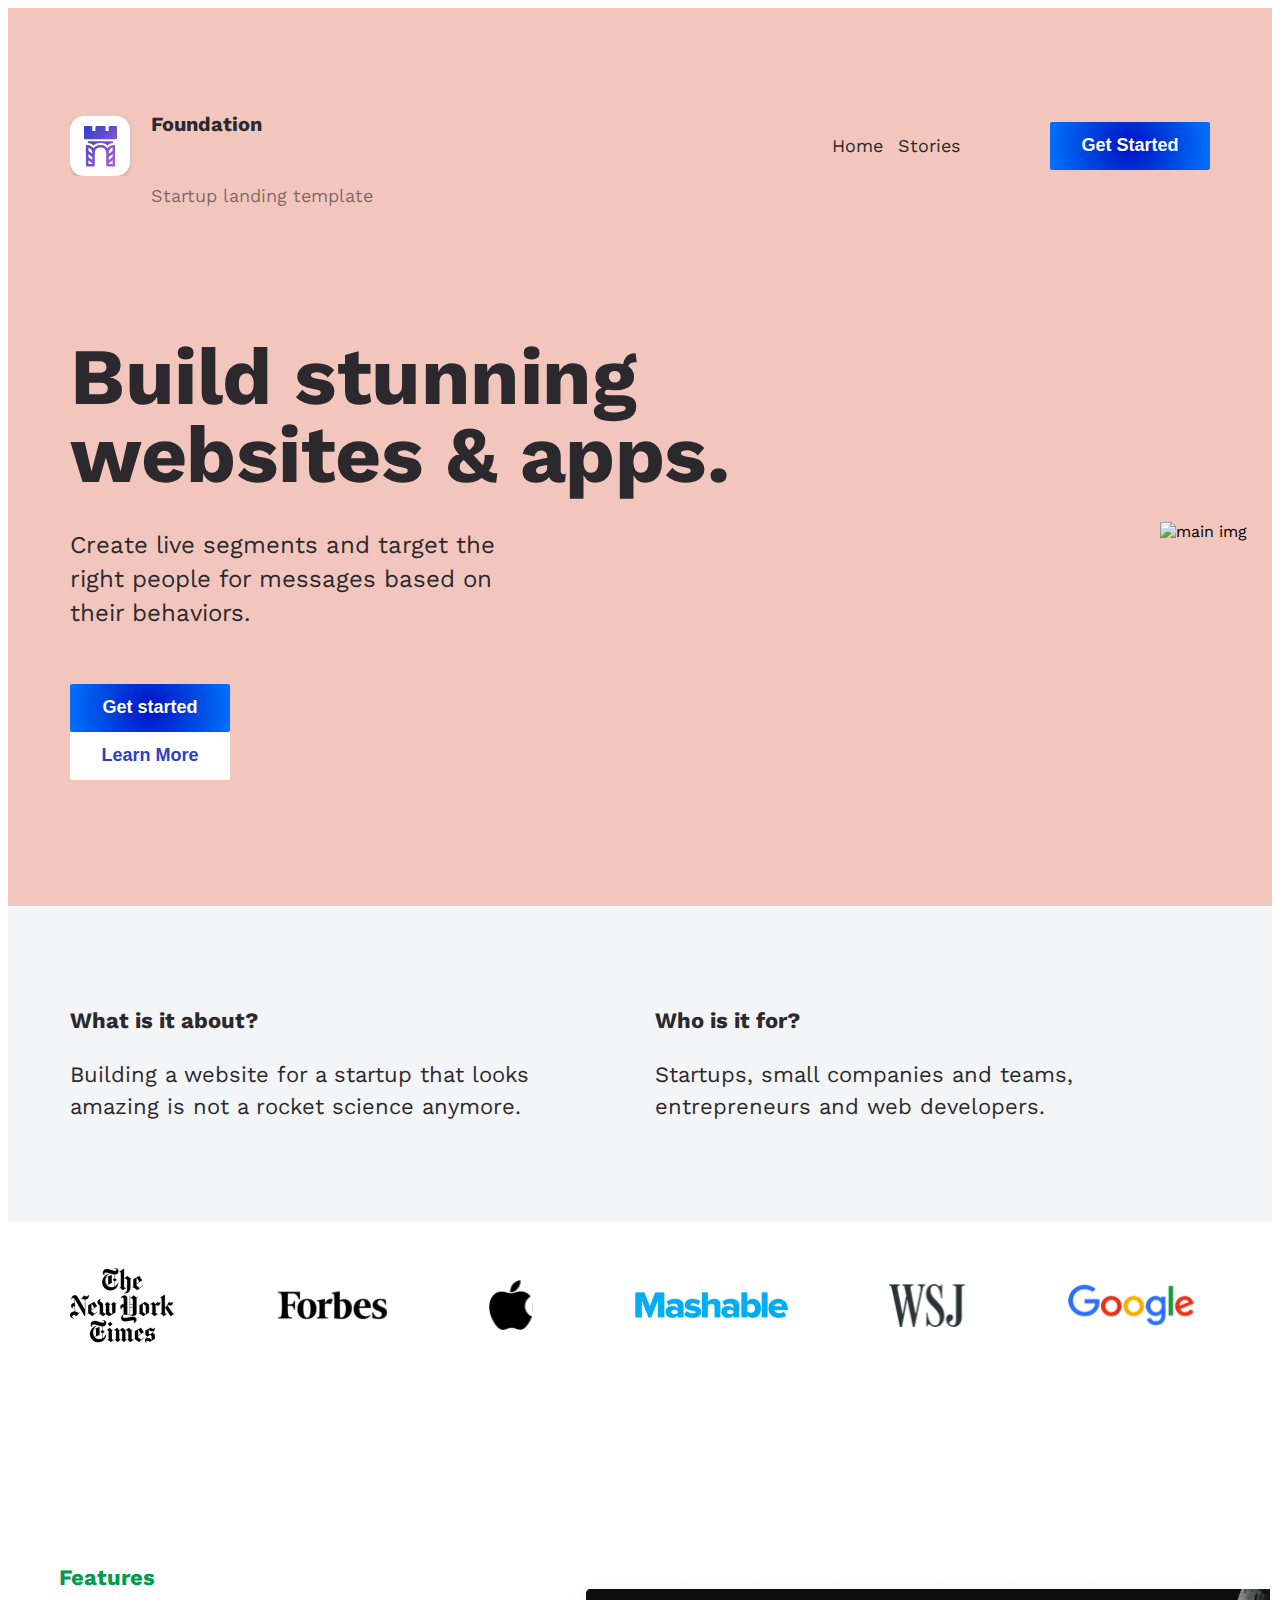
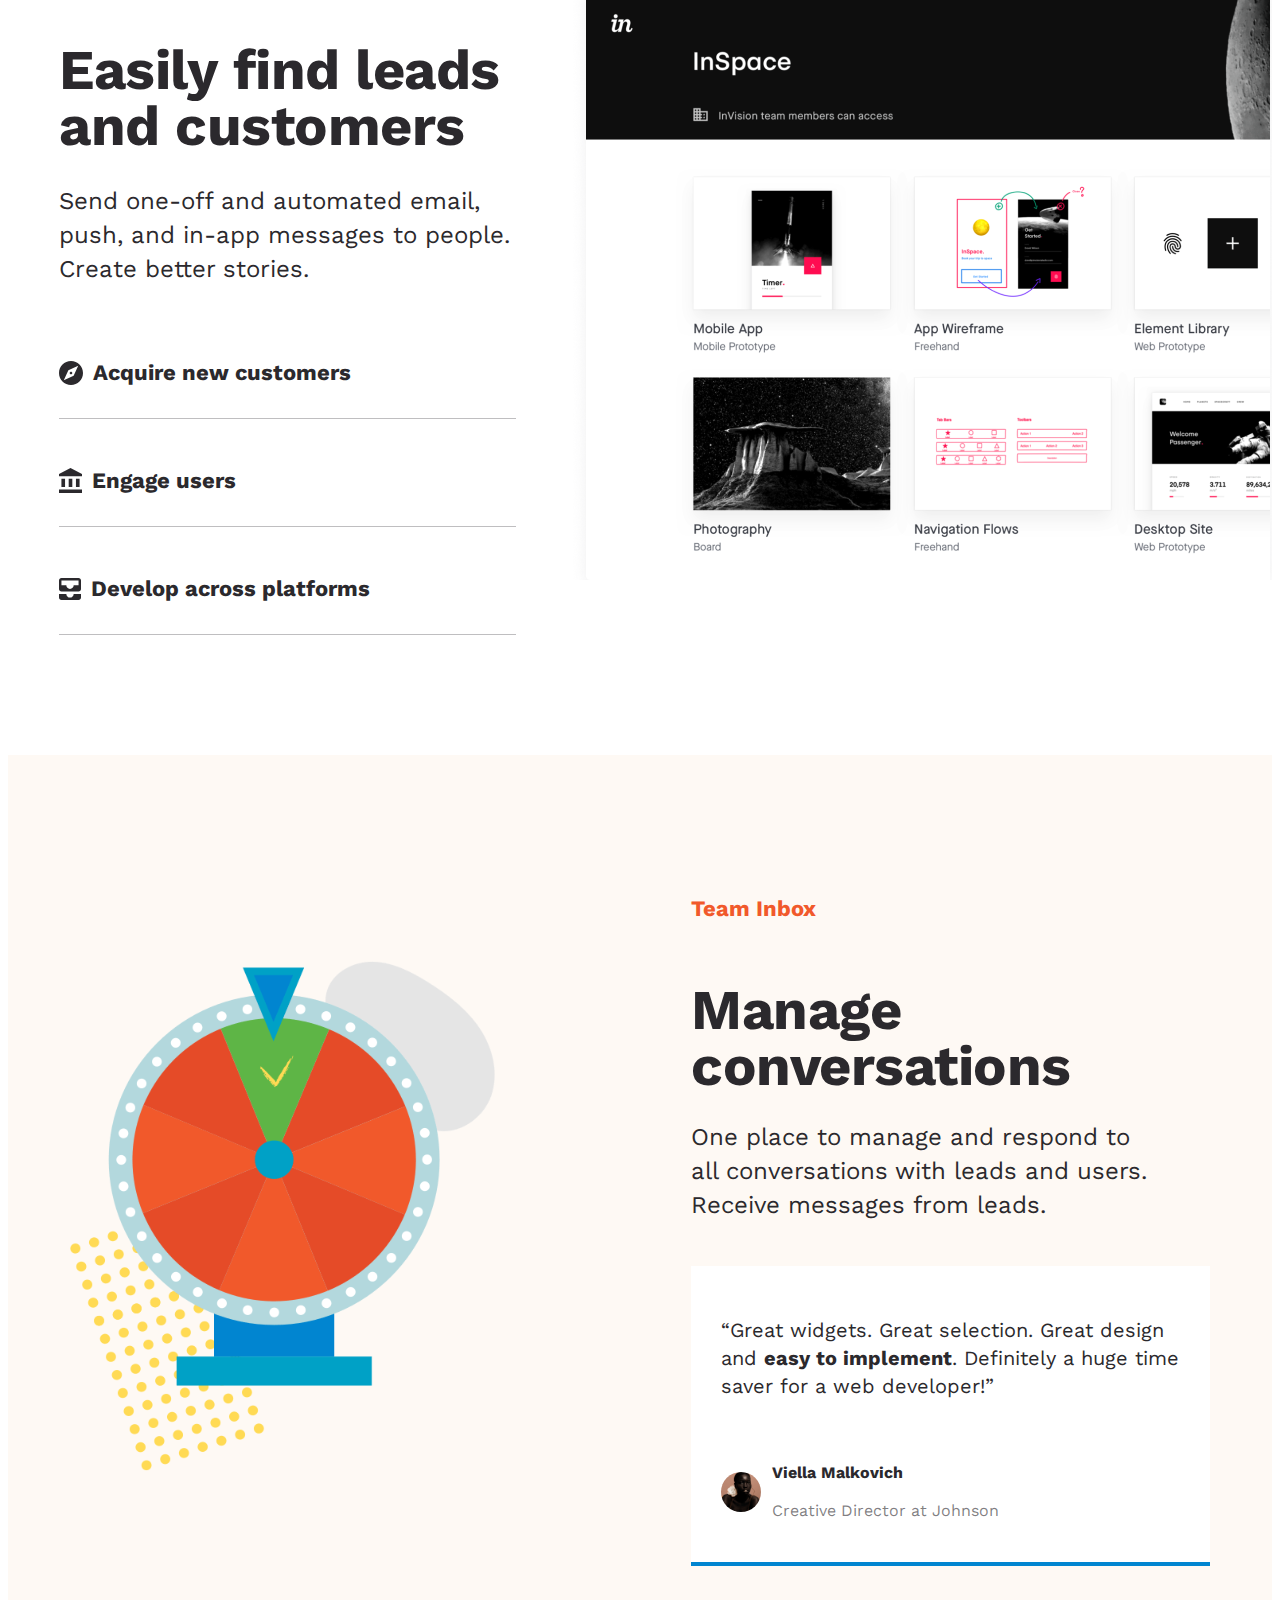
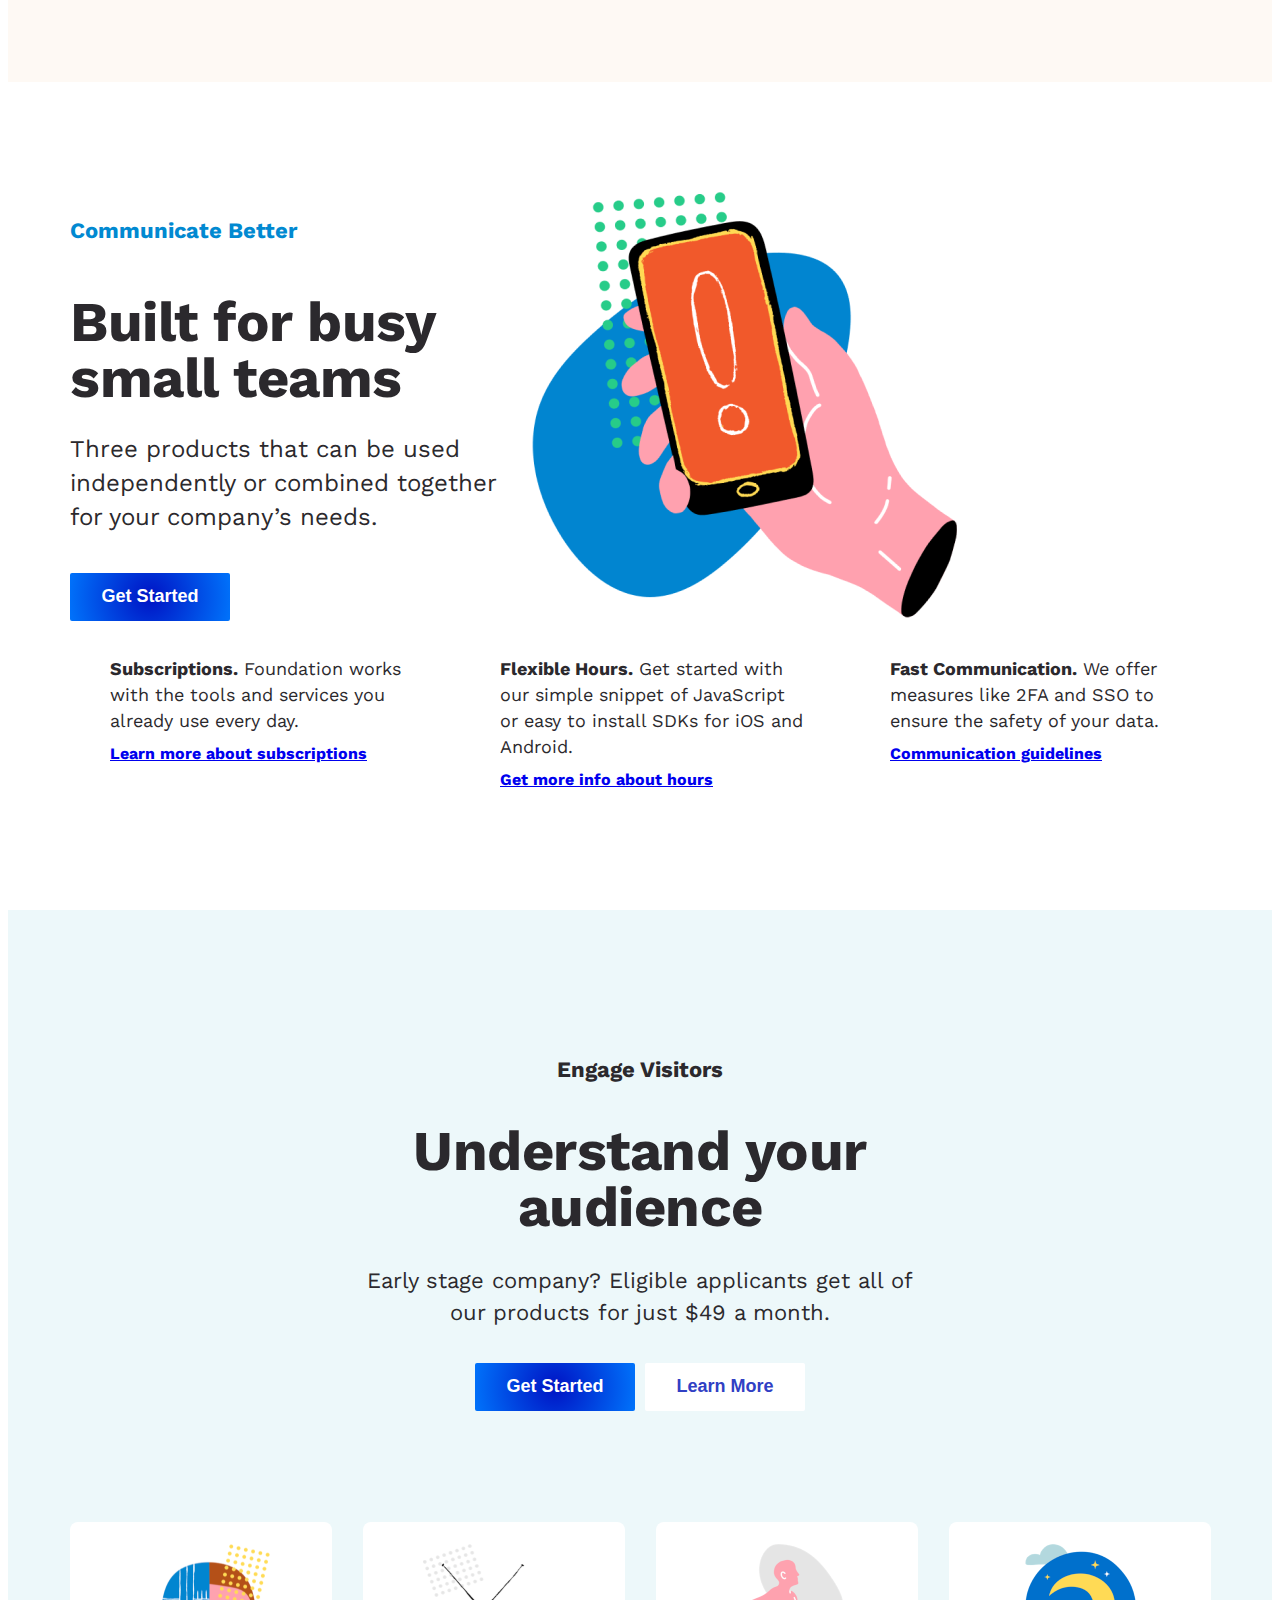
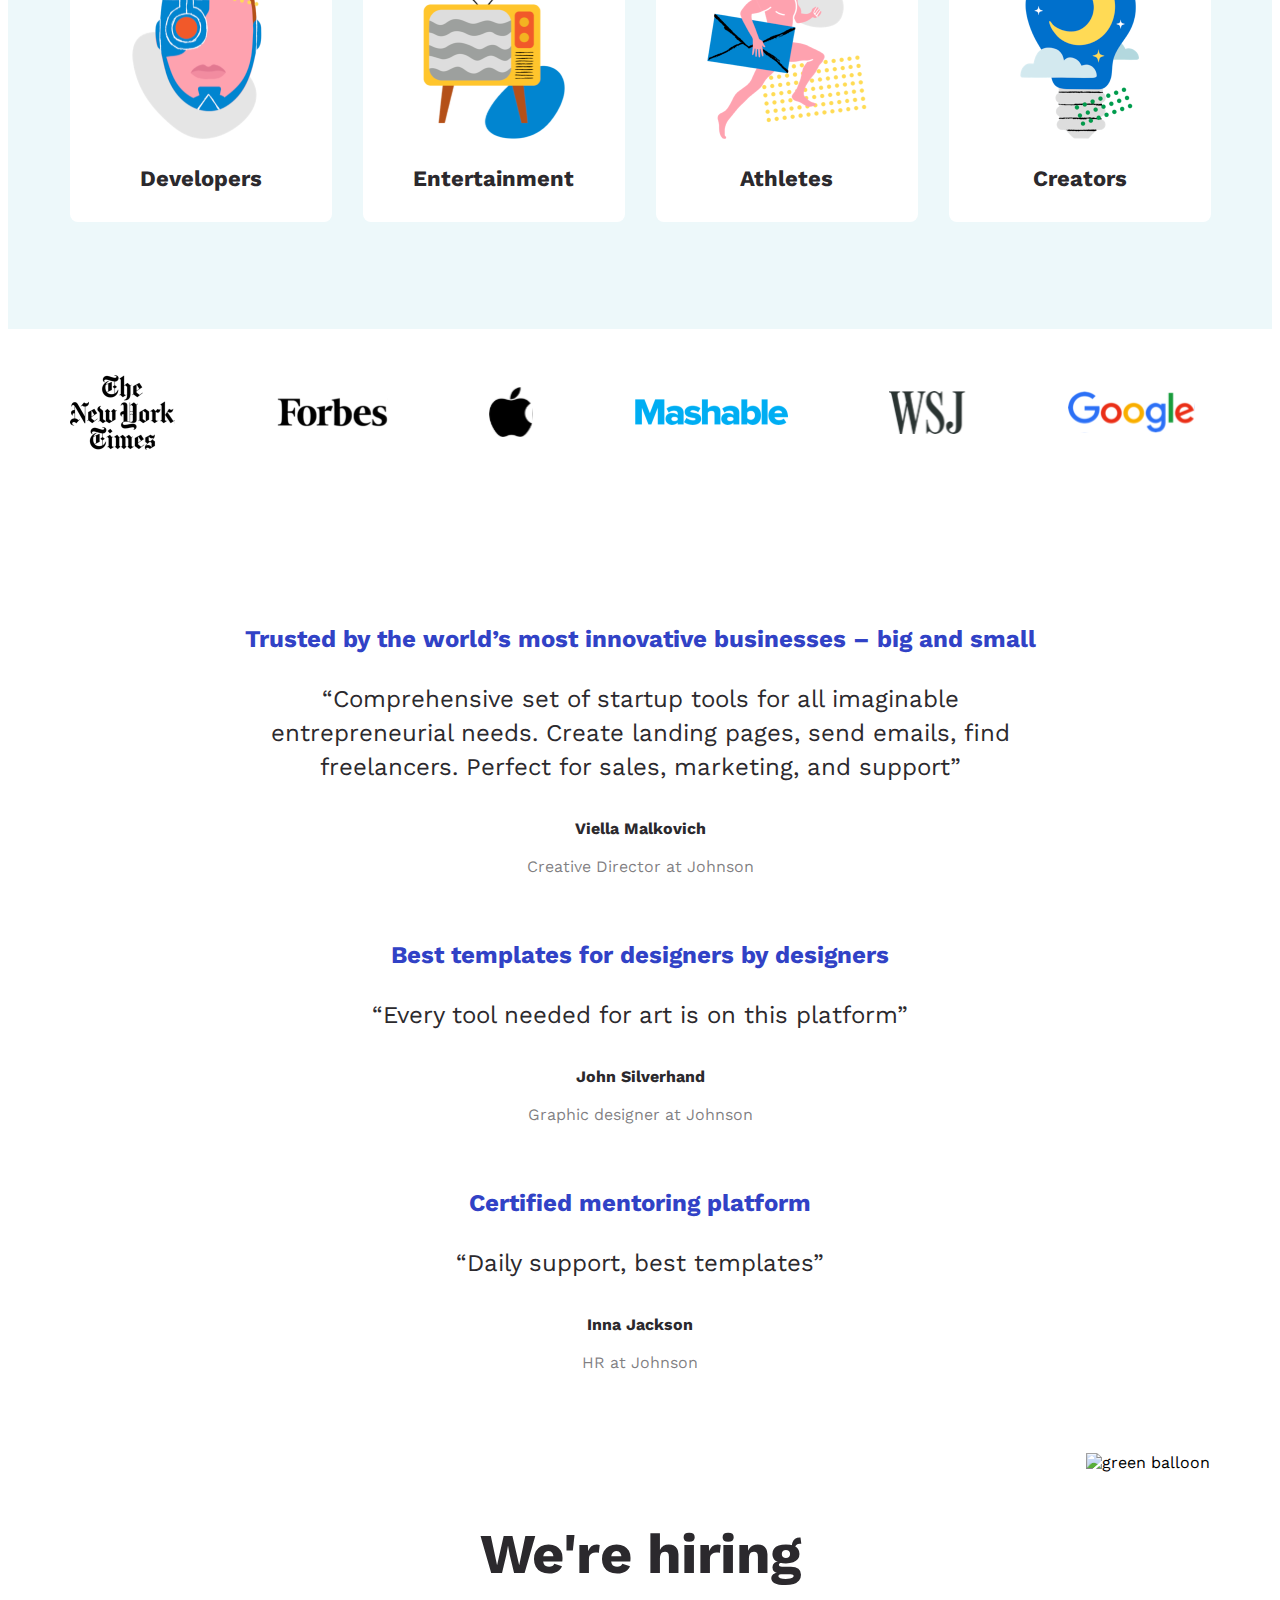
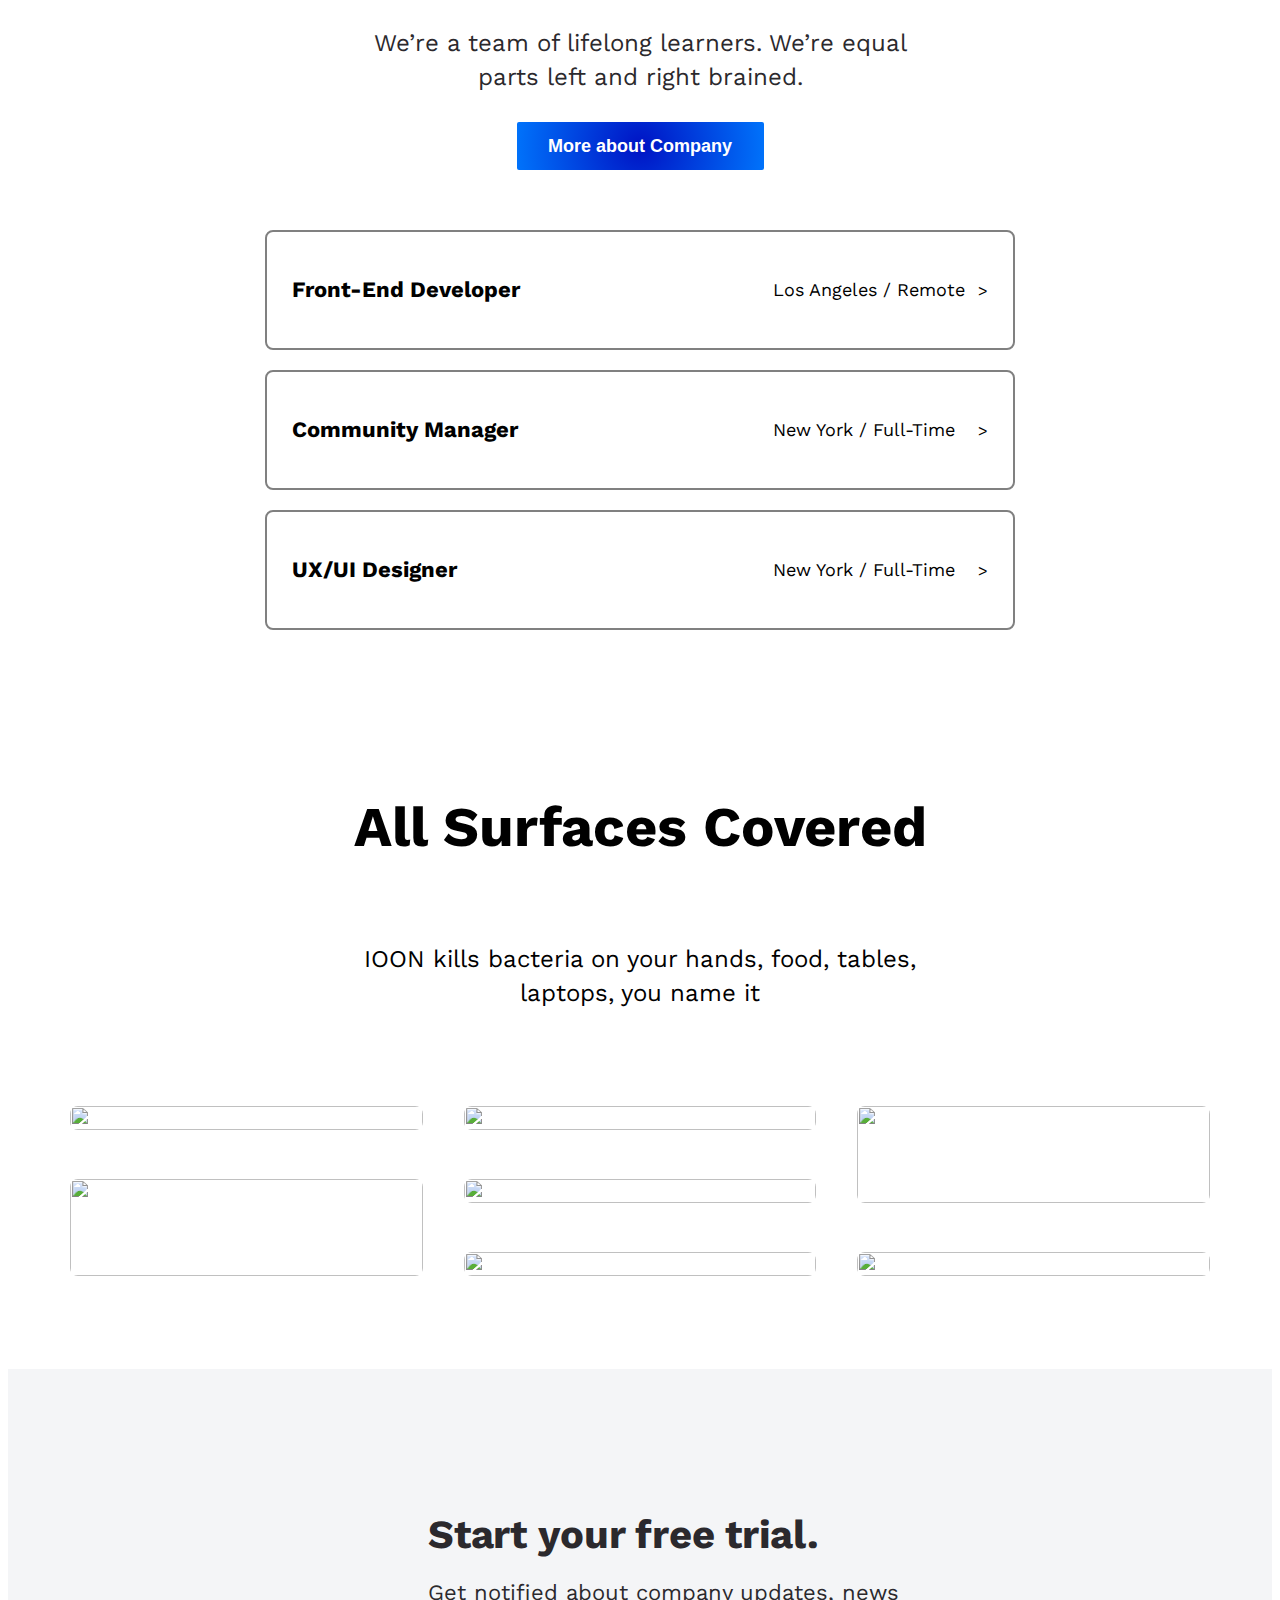
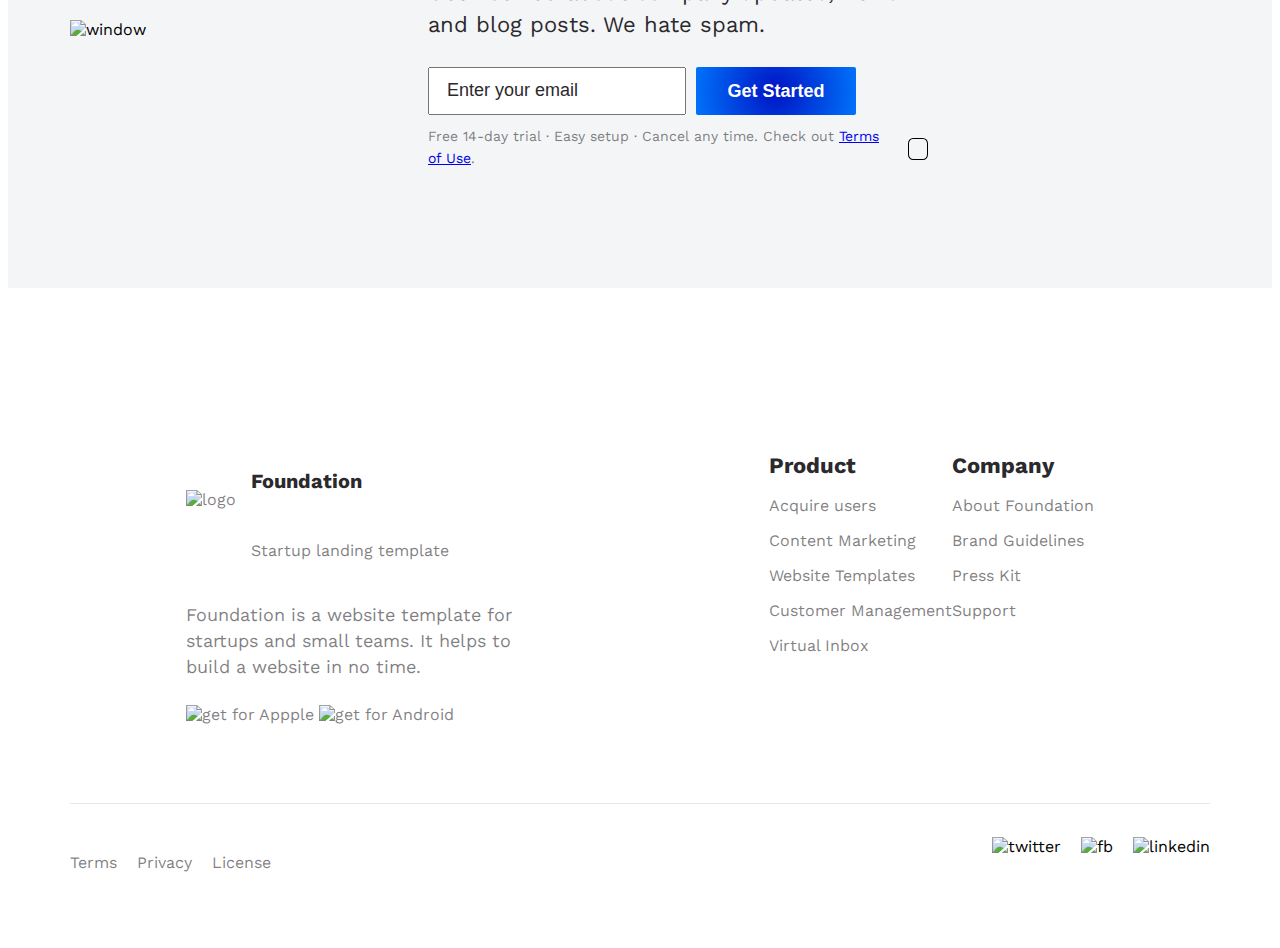
==== commit eb101a98: "Add files via upload" ====
--- a/index.html
+++ b/index.html
@@ -99,27 +99,42 @@
             <p class="p">
                 Send one-off and automated email, push, and in-app messages to people. Create better stories.
             </p>
-            <div class="preview-flex_small preview-compass">
-                <img src="./png/logotypes/compass.svg" alt="Compass">
-                <h3 class="preview-heading_small">
-                    Acquire new customers
-                </h3> 
-            </div>
-            <p class="preview-text_small">
-                Everything you need to start building - including open-source code, documentation.
-            </p>
-            <div class="preview-br"></div>
-            <div class="preview-flex_small preview-house">
-                <img src="./png/logotypes/house.svg" alt="House">
-                <h3 class="preview-h3_small">
-                    Engage users
-                </h3>
-            </div>
-            <div class="preview-flex_small preview-shelf">
-                <img src="./png/logotypes/shelf.svg" alt="Shelf">
-                <h3 class="preview-h3_small">
-                    Develop across platforms
-                </h3>
+            <div class="preview-items">
+                <div class="preview-flex_small preview-flex_small-js preview-house">
+                    <img src="./png/logotypes/compass.svg" alt="House">
+                    <h3 class="preview-h3_small 
+                    ">
+                        Acquire new customers
+                    </h3>
+                </div>
+                <p class="preview-text_small">
+                    Everything you need to start building - including open-source code, documentation.
+                </p>    
+            <div class="preview-br"></div> 
+            </div>
+            <div class="preview-items">
+                <div class="preview-flex_small preview-flex_small-js preview-house">
+                    <img src="./png/logotypes/house.svg" alt="House">
+                    <h3 class="preview-h3_small">
+                        Engage users
+                    </h3>
+                </div>
+                <p class="preview-text_small">
+                    Everything you need to start building - including open-source code, documentation.
+                </p>    
+            <div class="preview-br"></div> 
+            </div>
+            <div class="preview-items">
+                <div class="preview-flex_small preview-house">
+                    <img src="./png/logotypes/shelf.svg" alt="House">
+                    <h3 class="preview-h3_small">
+                        Develop across platforms
+                    </h3>
+                </div>
+                <p class="preview-text_small">
+                    Everything you need to start building - including open-source code, documentation.
+                </p>
+                <div class="preview-br"></div> 
             </div>
         </div>
         <div class="preview-img">
@@ -241,19 +256,19 @@
             <div class="grid3">
                 <div class="engage_img-1">
                     <img class="engage_img" src="./png/engage/item 1.svg" alt="Developers">
-                    <a href="#"><p >Developers</p></a>
+                    <a href="#">Developers</a>
                 </div>
                 <div class="engage_img-2">
                     <img class="engage_img" src="./png/engage/item 2.svg" alt="Entertainment">
-                    <a href="#"><p>Entertainment</p></a>
+                    <a href="#">Entertainment</a>
                 </div>
                 <div class="engage_img-3">
                     <img class="engage_img" src="./png/engage/item 3.svg" alt="Athletes">
-                    <a href="#"><p>Athletes</p></a>
+                    <a href="#">Athletes</a>
                 </div>
                 <div class="engage_img-4">
                     <img class="engage_img" src="./png/engage/item 4.svg" alt="Creators">
-                    <a href="#"><p>Creators</p></a>
+                    <a href="#">Creators</a>
                 </div>
             </div>
         </div>
@@ -517,5 +532,6 @@
     <script src="./script/script.js"></script>
     <script src="./script/modal.js"></script>
     <script src="./script/upButton.js"></script>
+    <script src="./script/preview.js"></script>
 </body>
 </html>--- a/style/style.css
+++ b/style/style.css
@@ -302,7 +302,8 @@
     justify-content: center;
 }
 
-.grid3 p{
+.grid3 a{
+    display: inline-block;
     font-size: 22px;
     line-height: 28px;
     text-align: center; 
@@ -310,7 +311,6 @@
     padding: 22px 25px 33px;
     font-weight: bold;
 }
-
 .grid3 img{
     padding: 22px 51px 0;
 }
@@ -788,14 +788,13 @@
 .preview-flex_small{
     display: flex;
     align-items: center;
-}
+    padding: 10px 0;
+
+}
+
 
 .preview-compass{
     margin-bottom: 8px;
-}
-
-.preview-house{
-    margin-bottom: 21px;
 }
 
 .preview {
@@ -807,6 +806,7 @@
     position: absolute;
     left: 0;
     top: 250px;
+    display: none;
 }
 
 .preview_header_small{
@@ -854,10 +854,23 @@
     padding-left: 10px;
 }
 
+.preview-h3_small-change{
+    transition: 1ms;
+    color: #3142C6;
+}
+ 
 .preview-br{
-    height: 3px; background-color: #3142C6;
+    height: 1px;
+    max-width: 457px;
+    background-color: rgba(43, 41, 45, 0.3);
     margin-bottom: 17px;
 }
+
+.preview-br-change{
+    /* height: 3px;   */
+    background-color: rgba(49, 66, 198, 1);
+    transition: 700ms;
+} 
 
 .preview-text_small{
     font-size: 18px;
@@ -866,7 +879,10 @@
     margin-bottom: 17px;
 }
 
-
+.preview-items p{
+    display: none;
+
+}
 
 
 
@@ -995,6 +1011,9 @@
 }
 
 @media screen and (max-width: 1090px){
+    .eye{
+        display: inline-block;
+    }
 
     .header_link1:hover::before{
         content: '';
@@ -1166,6 +1185,7 @@
         text-align: center;
     }
 
+
     .preview_caption {
         max-width: 462px;
         margin: 0 auto;
@@ -1201,7 +1221,6 @@
 
     .preview-br{
         width: 457px;
-       height: 3px;
     }
 
     .preview {
@@ -1275,10 +1294,14 @@
 
     } */
 
-    .grid3:hover  p{
+    /* .grid3:hover  p{
+
+    }   */
+
+    .engage_img-1:hover > a{
         color: white;        
         transition: 500ms;
-    }  
+    }
 
     .engage_img-1{
         background-color: #004449;
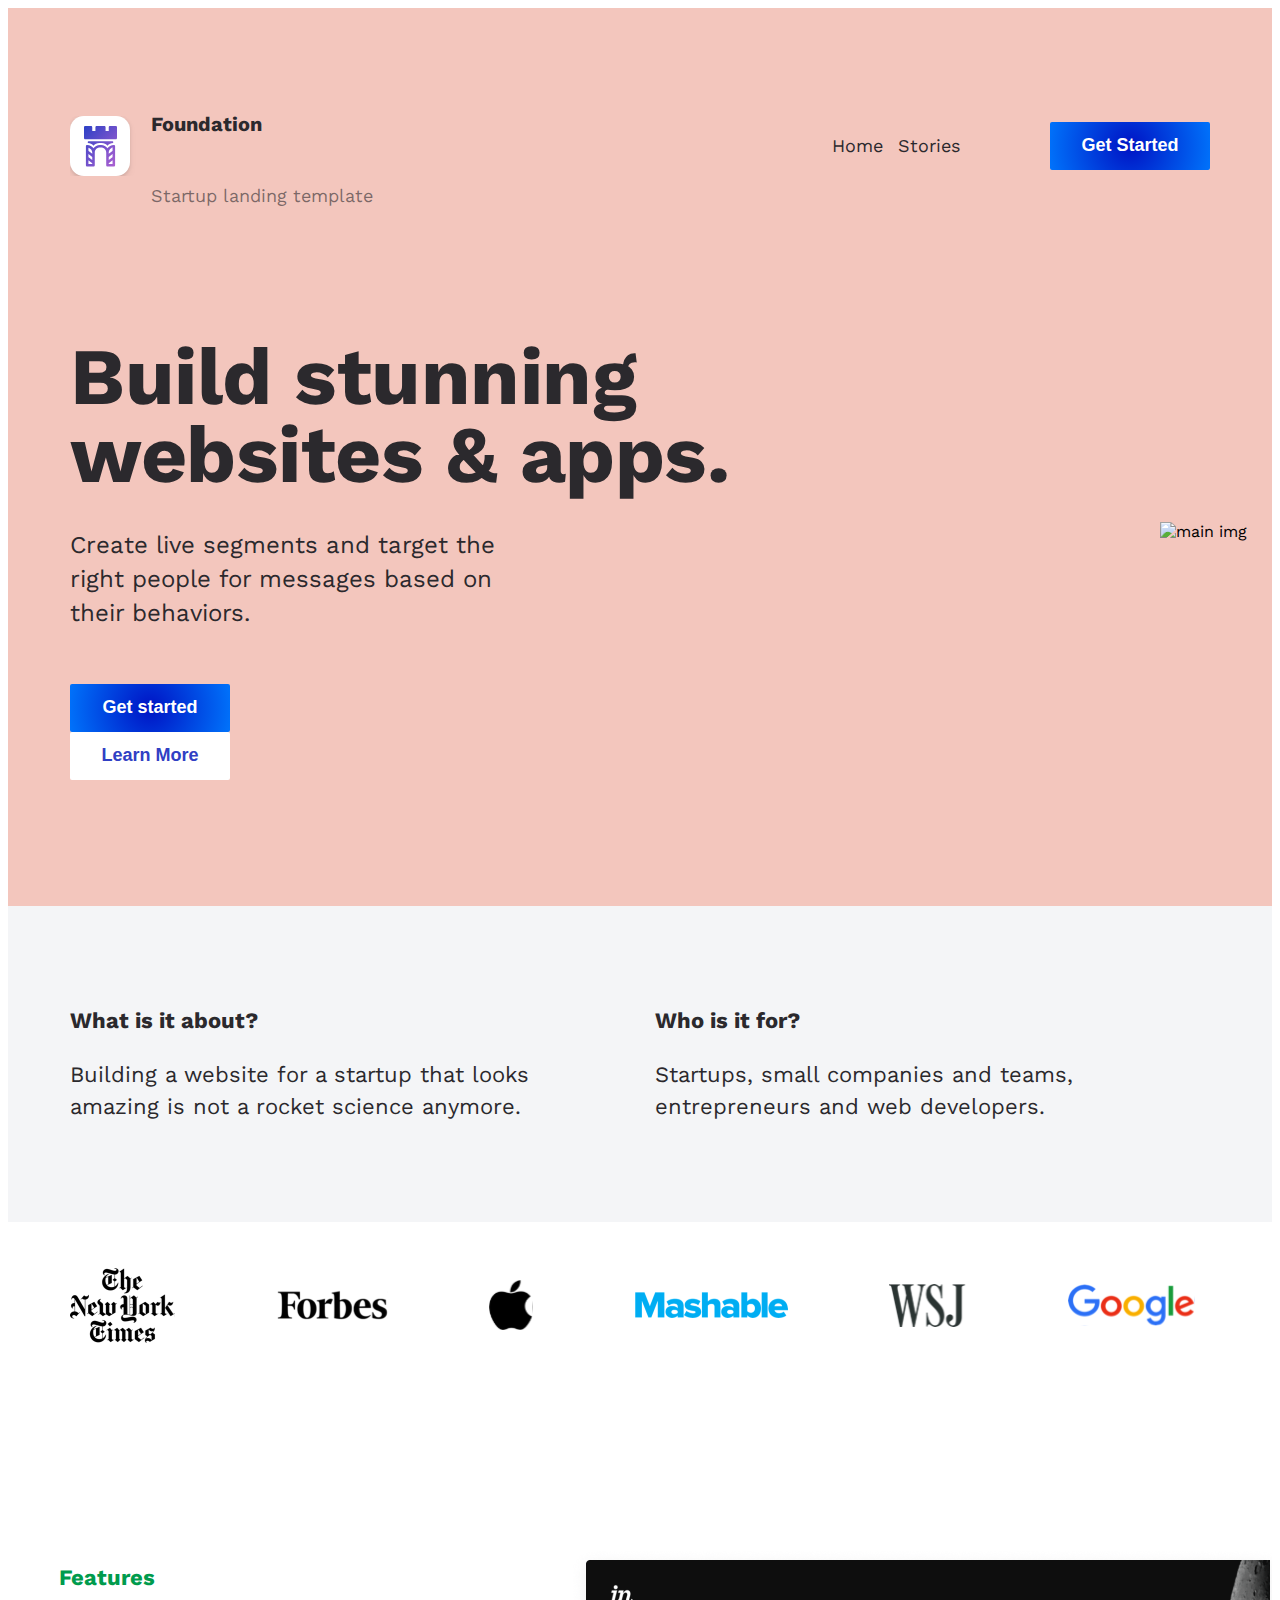
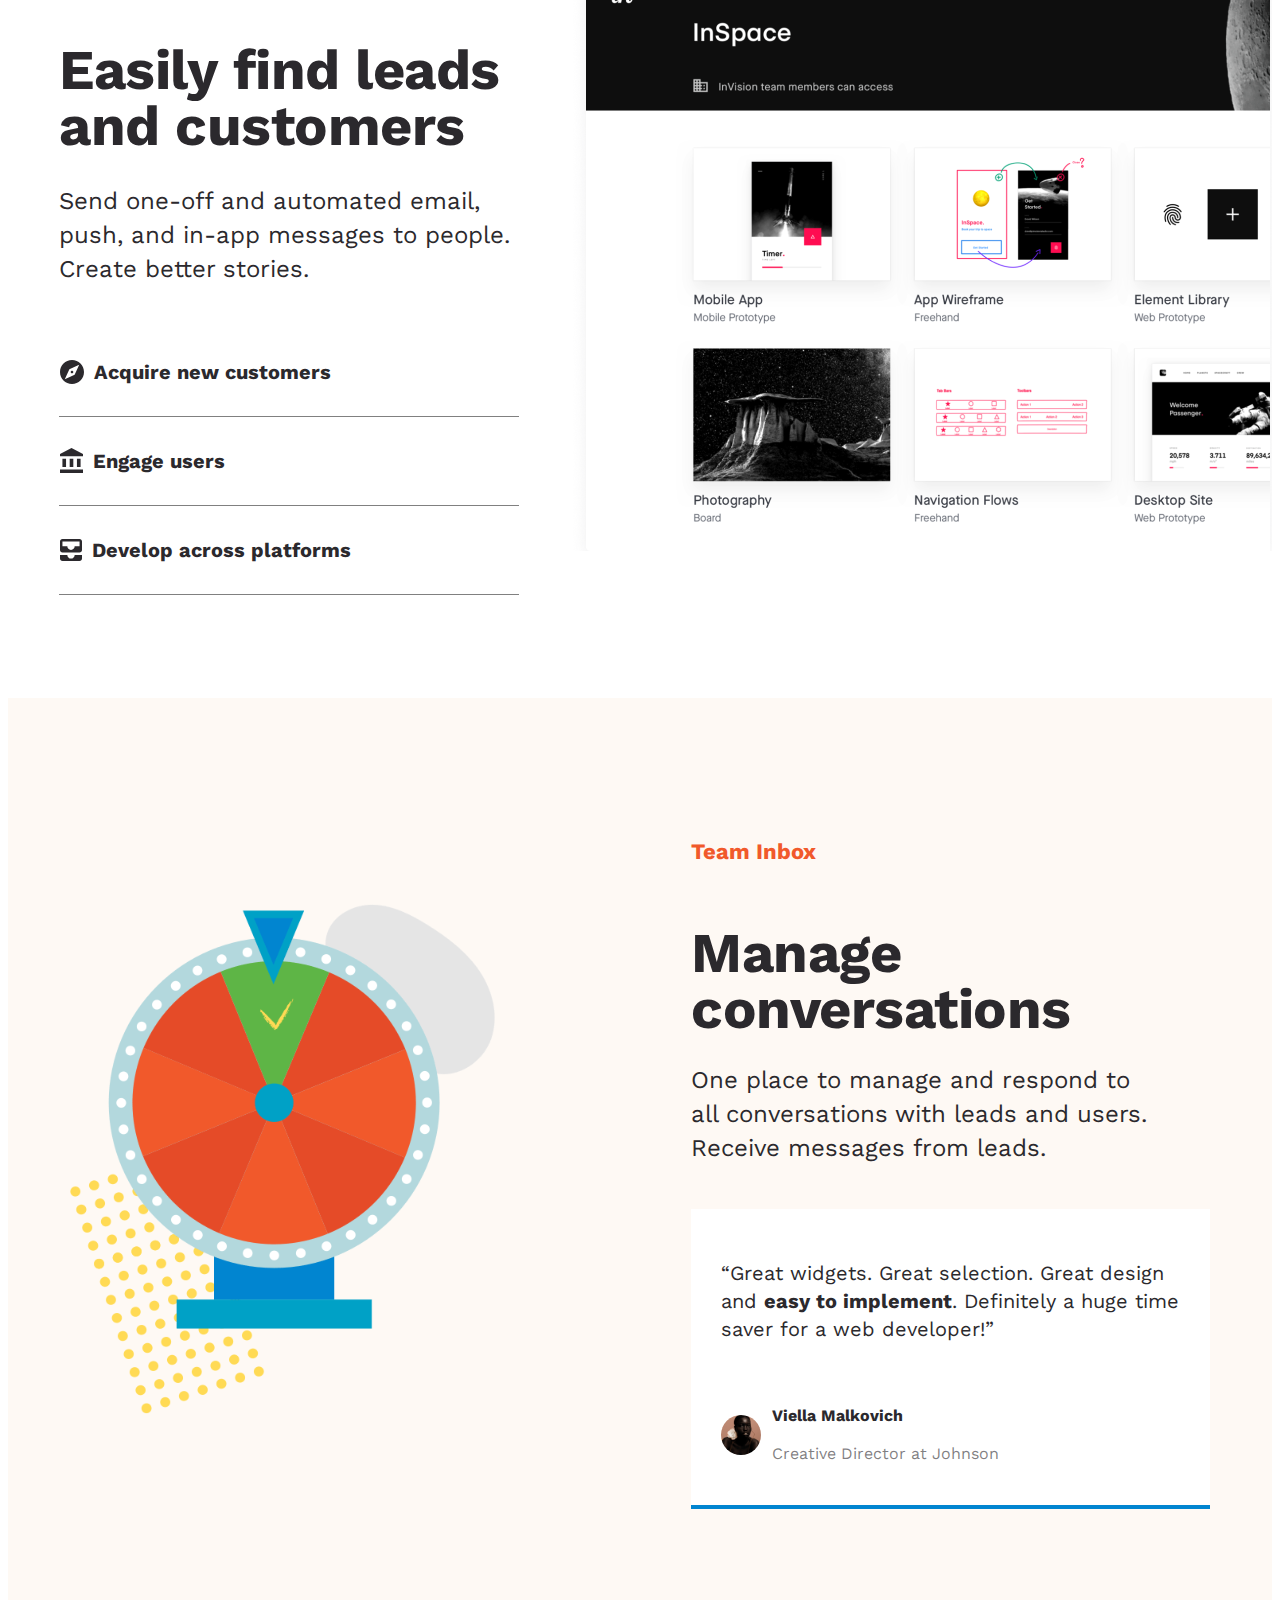
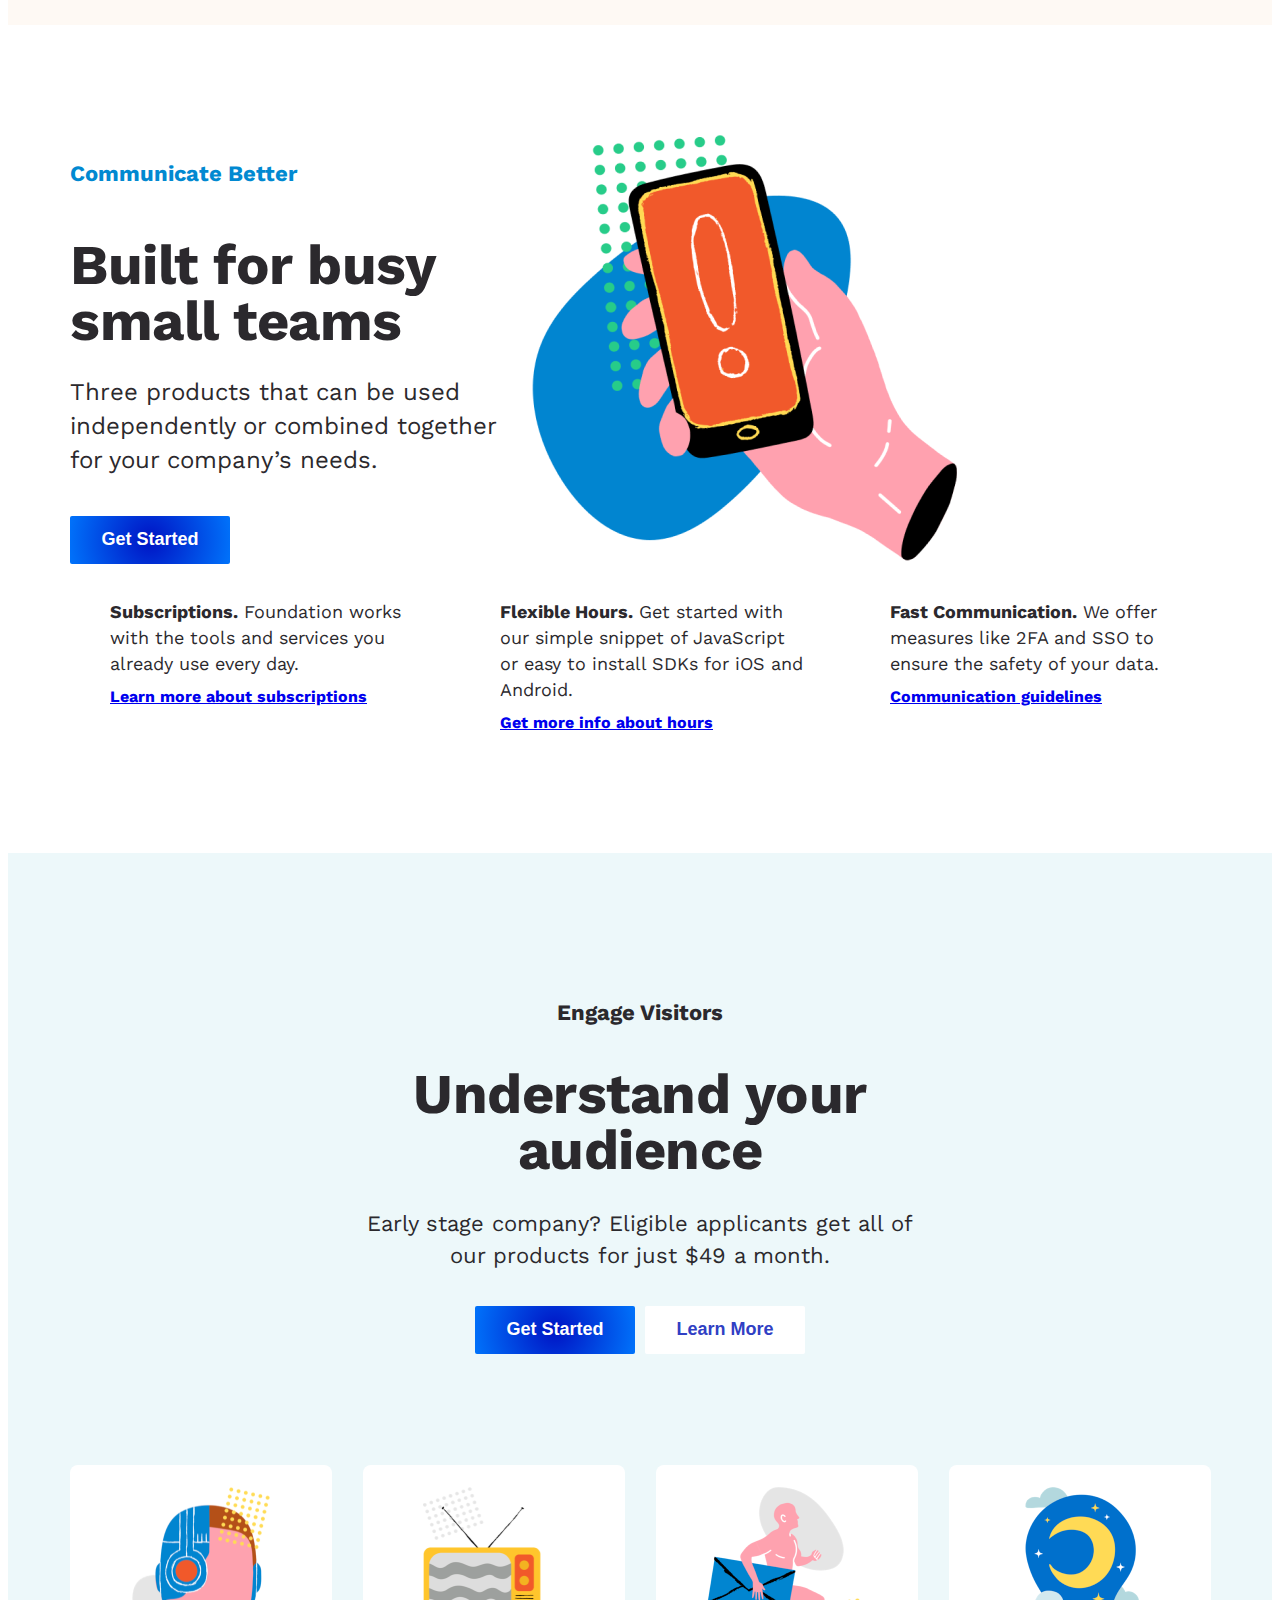
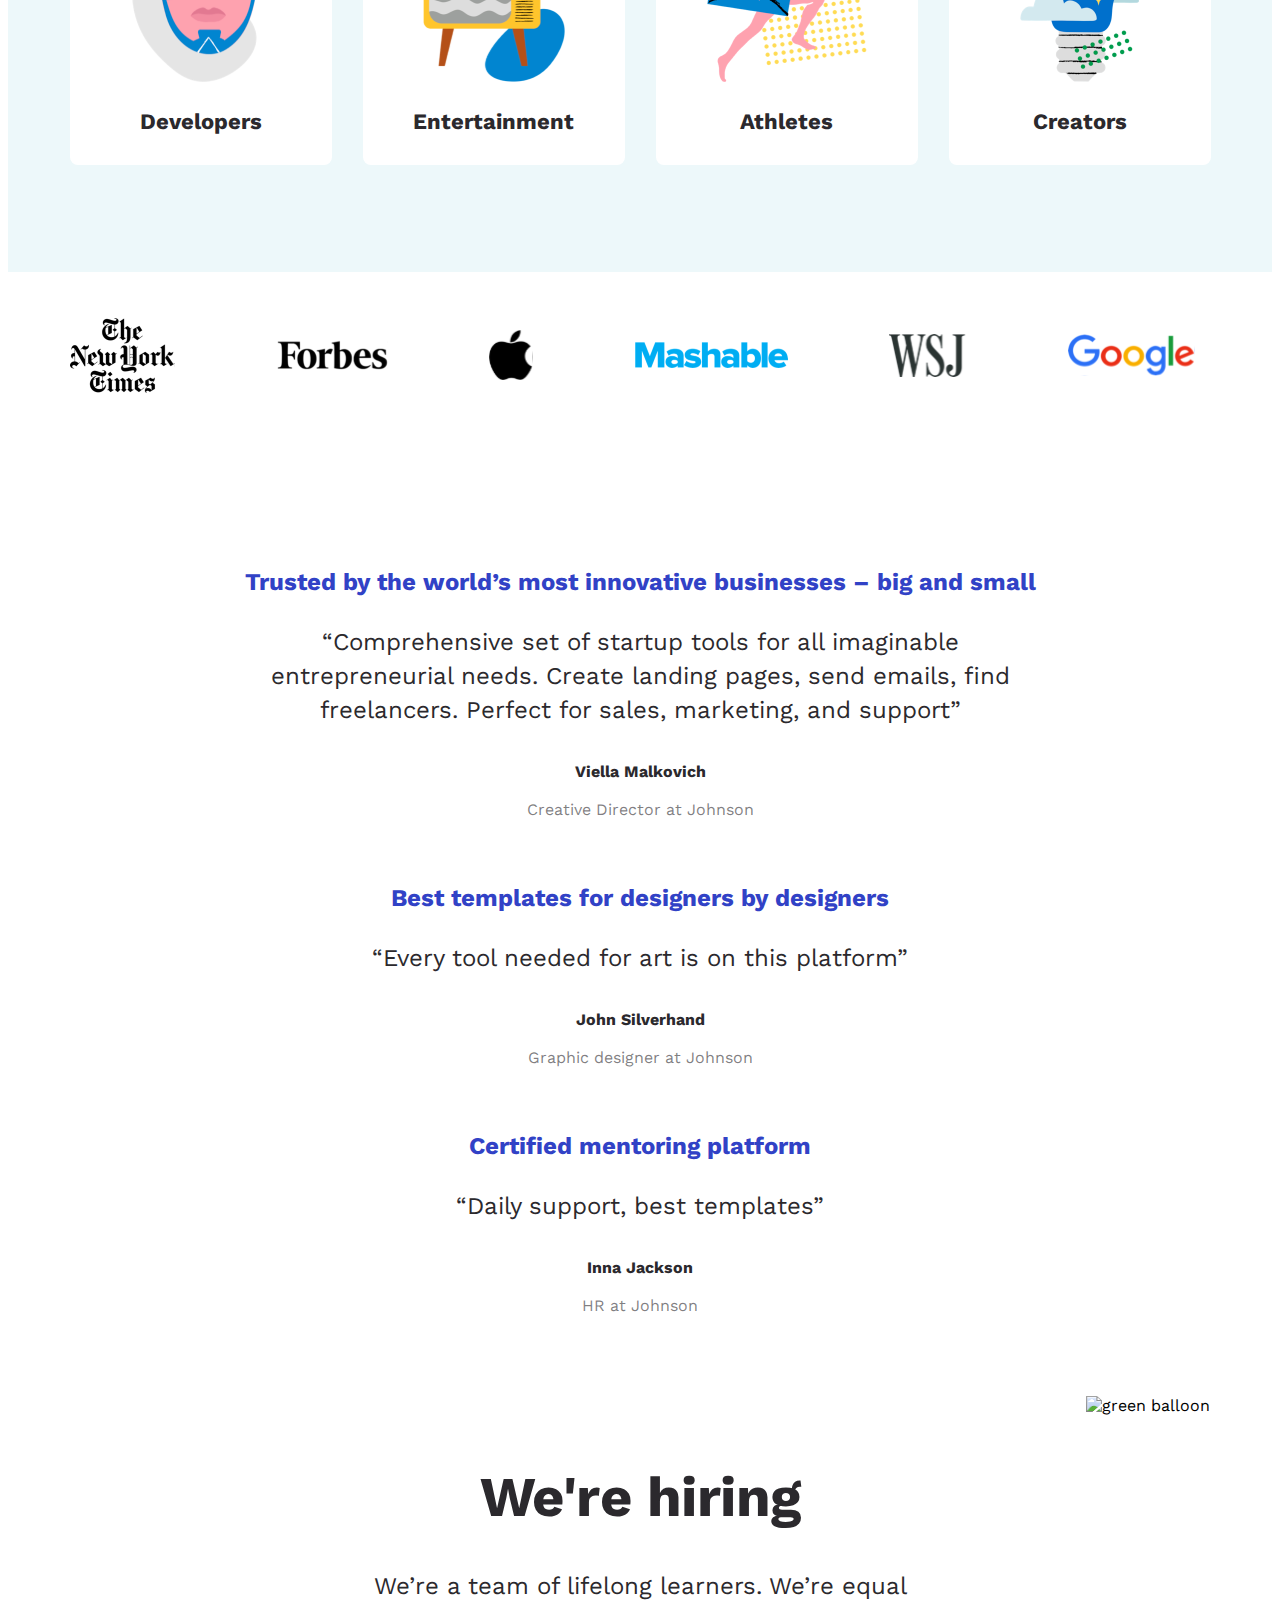
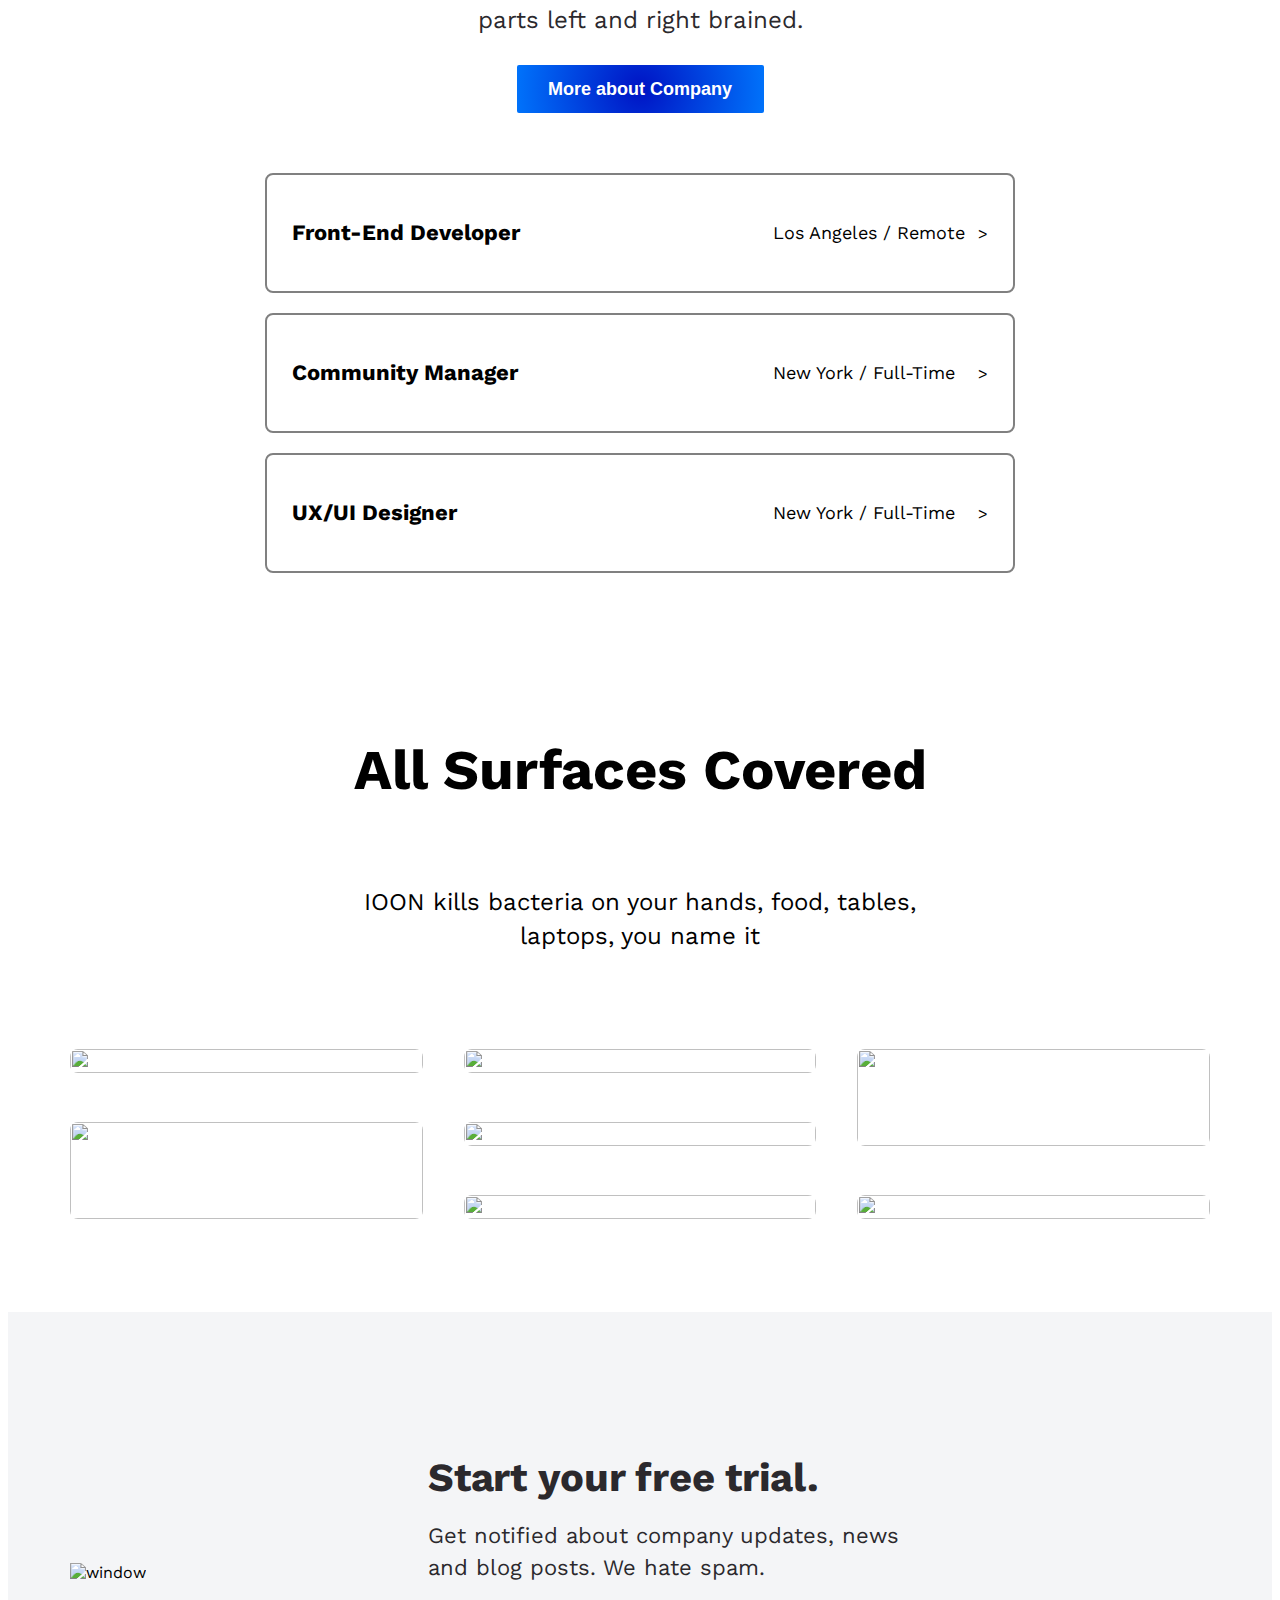
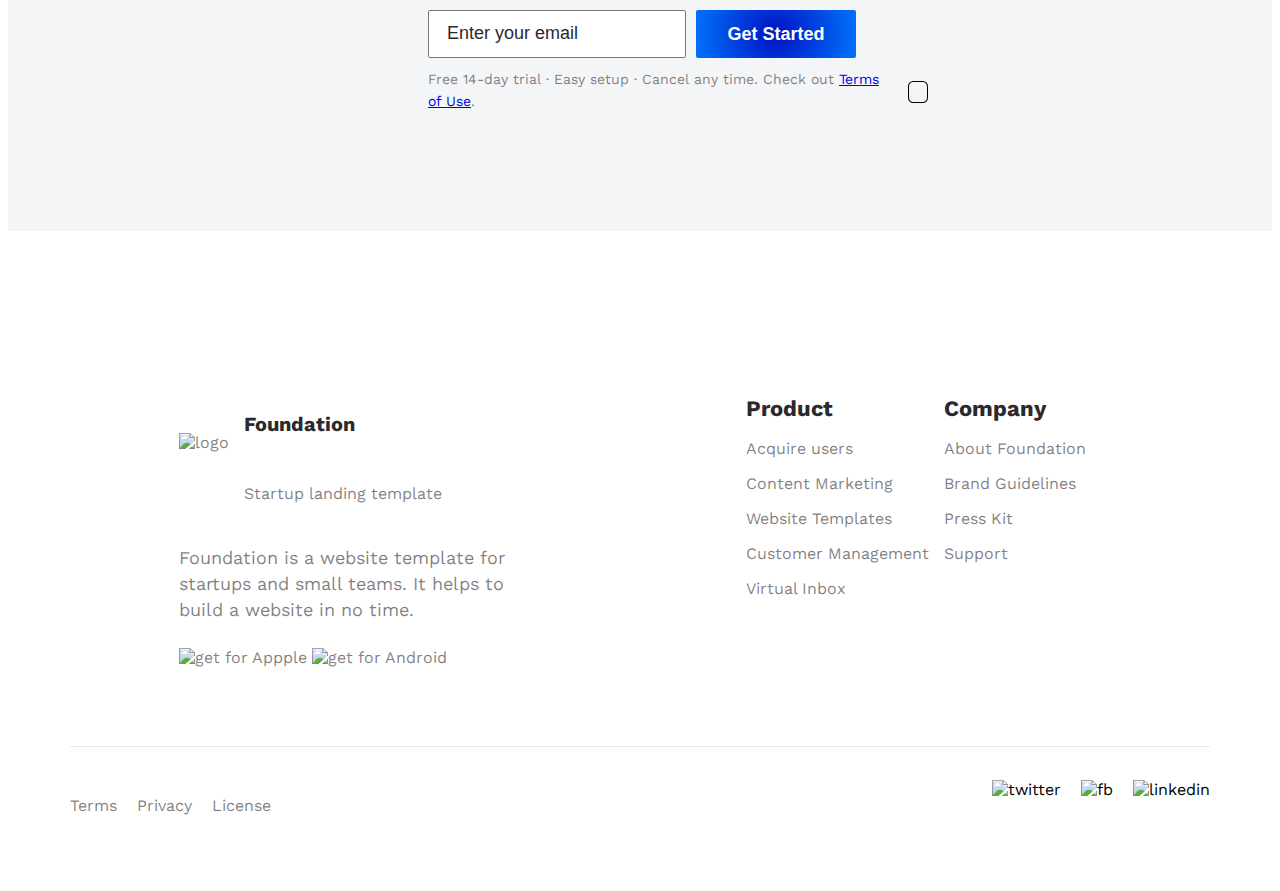
==== commit 5a889d81: "Add files via upload" ====
--- a/index.html
+++ b/index.html
@@ -110,7 +110,7 @@
                 <p class="preview-text_small">
                     Everything you need to start building - including open-source code, documentation.
                 </p>    
-            <div class="preview-br"></div> 
+            <!-- <div class="preview-br"></div>  -->
             </div>
             <div class="preview-items">
                 <div class="preview-flex_small preview-flex_small-js preview-house">
@@ -122,7 +122,7 @@
                 <p class="preview-text_small">
                     Everything you need to start building - including open-source code, documentation.
                 </p>    
-            <div class="preview-br"></div> 
+            <!-- <div class="preview-br"></div>  -->
             </div>
             <div class="preview-items">
                 <div class="preview-flex_small preview-house">
@@ -134,7 +134,7 @@
                 <p class="preview-text_small">
                     Everything you need to start building - including open-source code, documentation.
                 </p>
-                <div class="preview-br"></div> 
+                <!-- <div class="preview-br"></div>  -->
             </div>
         </div>
         <div class="preview-img">
@@ -254,20 +254,20 @@
                 </button>
             </div>
             <div class="grid3">
-                <div class="engage_img-1">
-                    <img class="engage_img" src="./png/engage/item 1.svg" alt="Developers">
+                <div class="engage_img">
+                    <img src="./png/engage/item 1.svg" alt="Developers">
                     <a href="#">Developers</a>
                 </div>
-                <div class="engage_img-2">
-                    <img class="engage_img" src="./png/engage/item 2.svg" alt="Entertainment">
+                <div class="engage_img">
+                    <img src="./png/engage/item 2.svg" alt="Entertainment">
                     <a href="#">Entertainment</a>
                 </div>
-                <div class="engage_img-3">
-                    <img class="engage_img" src="./png/engage/item 3.svg" alt="Athletes">
+                <div class="engage_img">
+                    <img src="./png/engage/item 3.svg" alt="Athletes">
                     <a href="#">Athletes</a>
                 </div>
-                <div class="engage_img-4">
-                    <img class="engage_img" src="./png/engage/item 4.svg" alt="Creators">
+                <div class="engage_img">
+                    <img src="./png/engage/item 4.svg" alt="Creators">
                     <a href="#">Creators</a>
                 </div>
             </div>
@@ -438,7 +438,7 @@
             <div class="trial-img">
                 <img src="./png/trial/ouch.png" alt="window">
             </div>
-            <div class="trial_texts">
+            <div class="trial_texts container-image_img">
                 <h3 class="trial_title">Start your free trial.</h3>
                 <p class="trial_text">Get notified about company updates, news and blog posts. We hate spam.</p>
                 <form>
--- a/style/style.css
+++ b/style/style.css
@@ -84,6 +84,10 @@
     padding: 30px 0;
 }
 
+.logo_grid-item img{
+    max-width: 100%;
+}
+
 .button-flex{
     display: flex;
     justify-content: center;
@@ -369,6 +373,10 @@
     transition: 1s;
 }
 
+.change-text{
+    display: none;
+}
+
 .about-pretitle{
     font-weight: bold;
     font-size: 22px;
@@ -626,6 +634,7 @@
     font-weight: bold;
     margin-bottom: 20px;
     max-width: 555px;
+    text-align: center;
 }
 
 .hiring_text{
@@ -768,6 +777,7 @@
 
 .footer_p1 p:not(:last-child){
     margin-bottom: 15px;
+    margin-right: 15px;
 }
 
 .footer_p1 h6{
@@ -776,6 +786,10 @@
     font-weight: bold;
     color: #2B292D;
     margin-bottom: 16px;
+}
+
+.engage_img:hover > a{
+    color: white
 }
 
 .preview_pretitle{
@@ -789,9 +803,17 @@
     display: flex;
     align-items: center;
     padding: 10px 0;
-
-}
-
+    /* border-bottom: 1px solid grey; */
+}
+
+.preview-items{
+    padding: 1px;
+    border-bottom: 1px solid grey;
+}
+
+.toggle-hr-prev{
+    border-bottom: 3px solid blue;
+}
 
 .preview-compass{
     margin-bottom: 8px;
@@ -848,10 +870,11 @@
 
 .preview-h3_small{
     font-weight: bold;
-    font-size: 22px;
+    font-size: 20px;
     line-height: 26px;
     color: #2B292D;
     padding-left: 10px;
+    text-align: left;
 }
 
 .preview-h3_small-change{
@@ -883,12 +906,6 @@
     display: none;
 
 }
-
-
-
-
-
-
 
 li{
     display: inline-block;
@@ -1175,7 +1192,6 @@
     .logo_grid-item{
         align-self: center;
         justify-self: center;
-
     }
 
     .flex-1090{ 
@@ -1184,7 +1200,6 @@
         flex-direction: column;
         text-align: center;
     }
-
 
     .preview_caption {
         max-width: 462px;
@@ -1288,6 +1303,8 @@
         grid-template-rows: repeat(2, 300px);
         justify-content: center;
     }
+
+
 /* 
    .engage_img-1:hover p{
         color: #fff;
@@ -1298,17 +1315,8 @@
 
     }   */
 
-    .engage_img-1:hover > a{
-        color: white;        
-        transition: 500ms;
-    }
-
-    .engage_img-1{
-        background-color: #004449;
-    }
-
     .grid{
-        gap: 29px 45px;
+        gap: 15px;
         grid-template-columns: repeat(2, 1fr);
         grid-template-rows: repeat(4, 1fr);
     }
@@ -1340,17 +1348,12 @@
         font-size: 12px
     }
 
-    .label-flex{
-        margin: 10px;
-    }
-
     .foundation_footer-tpl {
         flex-direction: column;
         align-items: center;
     }
 
     .footer_p-align{
-        align-items: center;
         margin: 0 auto 38px;
         max-width: 300px;
     }
@@ -1536,6 +1539,19 @@
     }
 }
 
+@media screen and (max-width: 430px){
+    .about-items{
+        position: relative;
+    }
+
+    .about-location{
+        position: absolute;
+        top: 5px;
+        left: 25px;
+        font-size: 16px;
+    }
+}
+
 @media screen and (max-width: 360px){
     .container{
         max-width: 300px;
@@ -1543,12 +1559,6 @@
 
     .trial_texts {
         max-width: 310px;
-    }
-
-    .grid3 {
-        gap: 15px;
-        grid-template-columns: repeat(1, 262px);
-        grid-template-rows: repeat(1, 300px);
     }
 
     .hiring{
@@ -1561,12 +1571,6 @@
    .container{
     max-width: 290px;
    }   
-
-   .grid3 {
-    gap: 15px;
-    grid-template-columns: repeat(1, 262px);
-    grid-template-rows: repeat(1, 300px);
-    }
 
     .hiring{
         max-width: 270px;
@@ -1679,7 +1683,7 @@
         grid-template-columns: repeat(1, 290px);
         grid-template-rows: repeat(1, 300px);
         justify-content: center;
-    }
+    } 
 
     .grid3 div{
         max-width: 290px;
@@ -1726,8 +1730,16 @@
         line-height: 34px;
     }
 
-    .engage1 {
+    .engage1{
         padding: 50px 0 50px;
+    }
+
+    .about-items{
+        position: relative;
+    } 
+
+    .about-pretitle{
+        line-height: 28px;
     }
 
     .communicate_info-flex {
